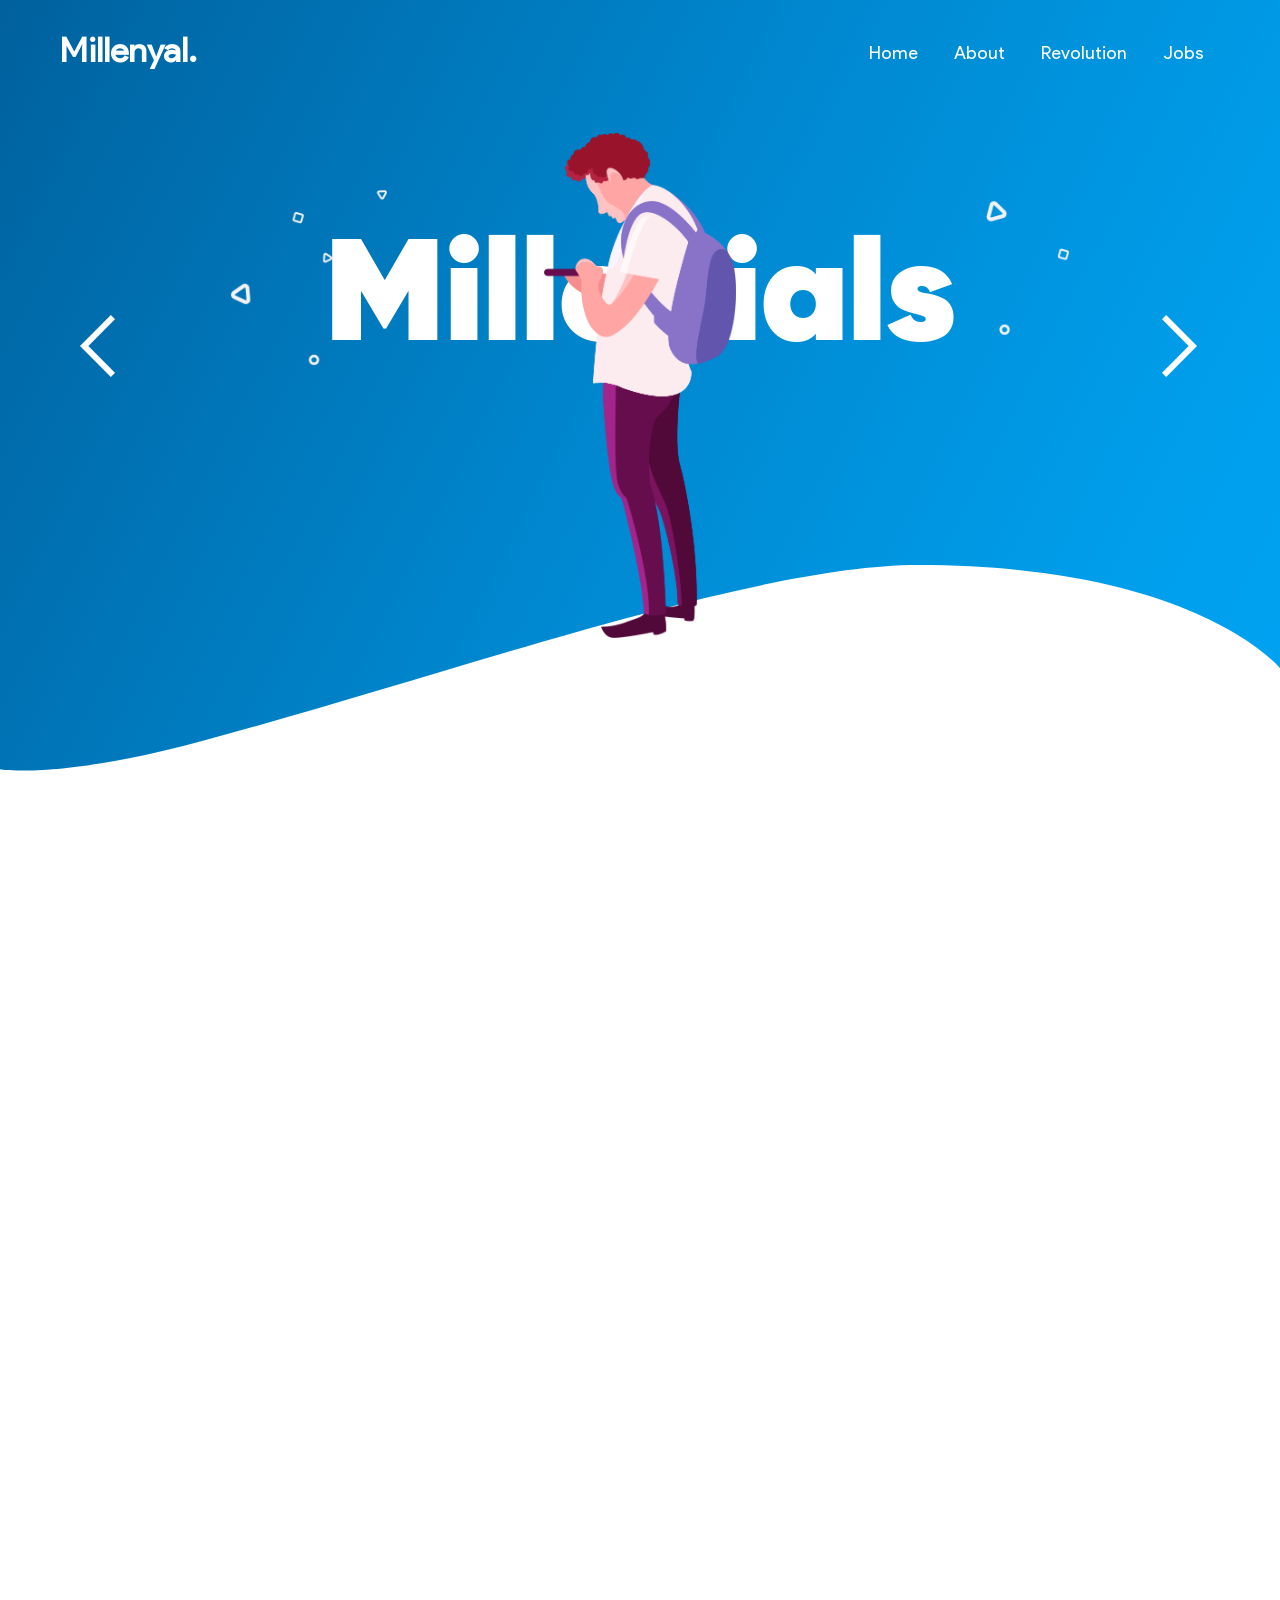
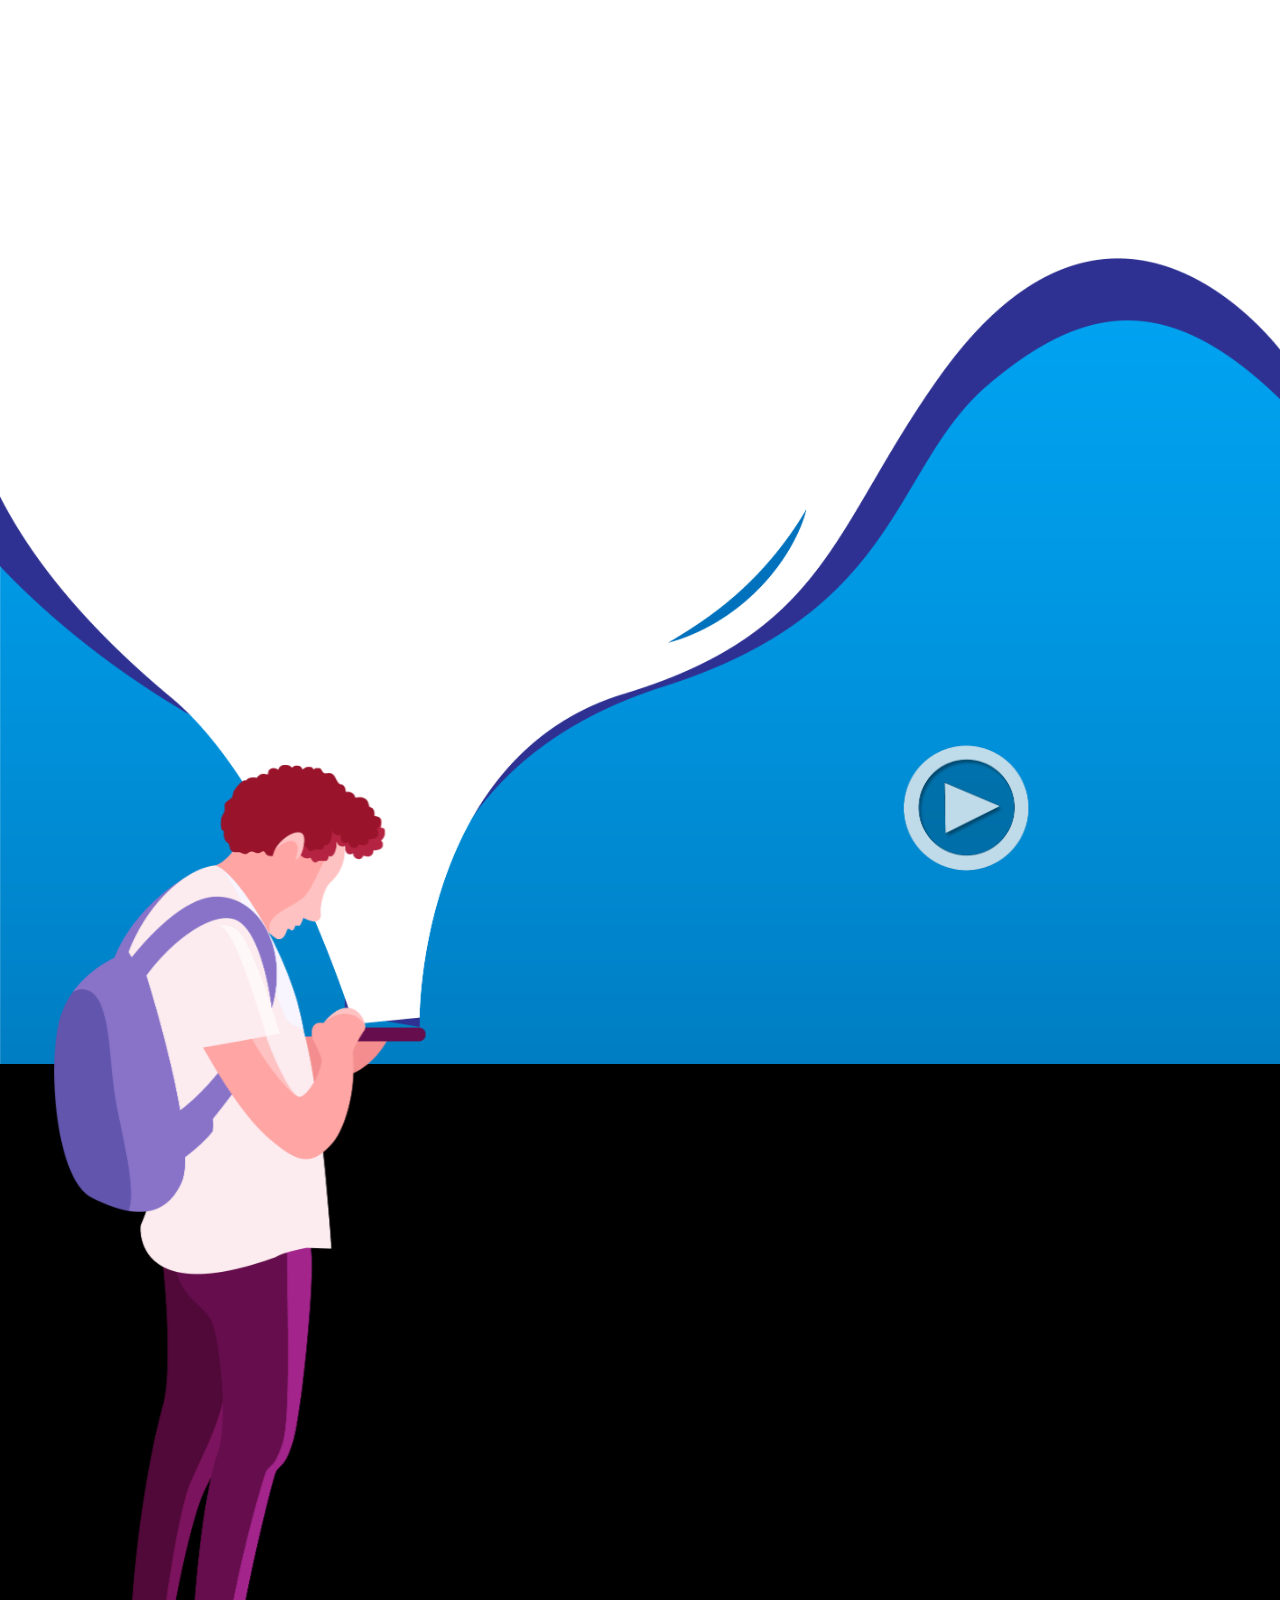
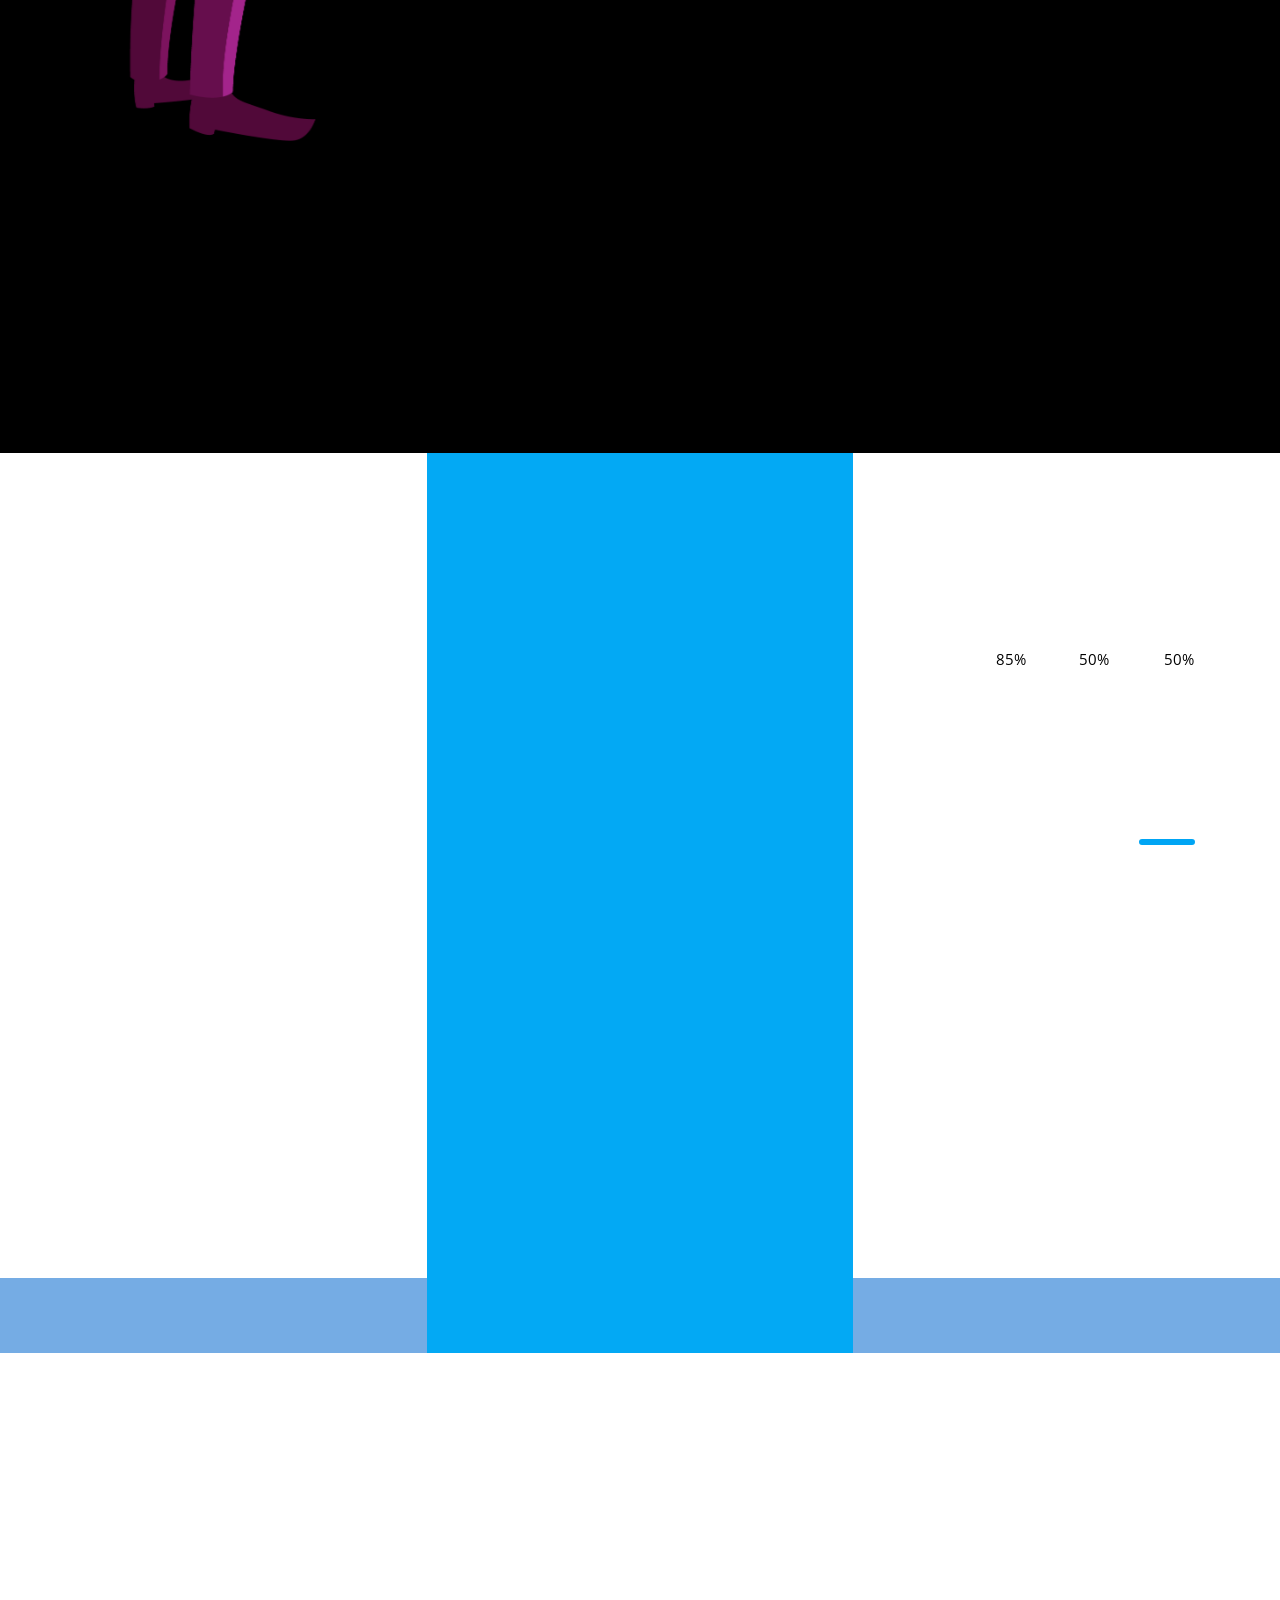
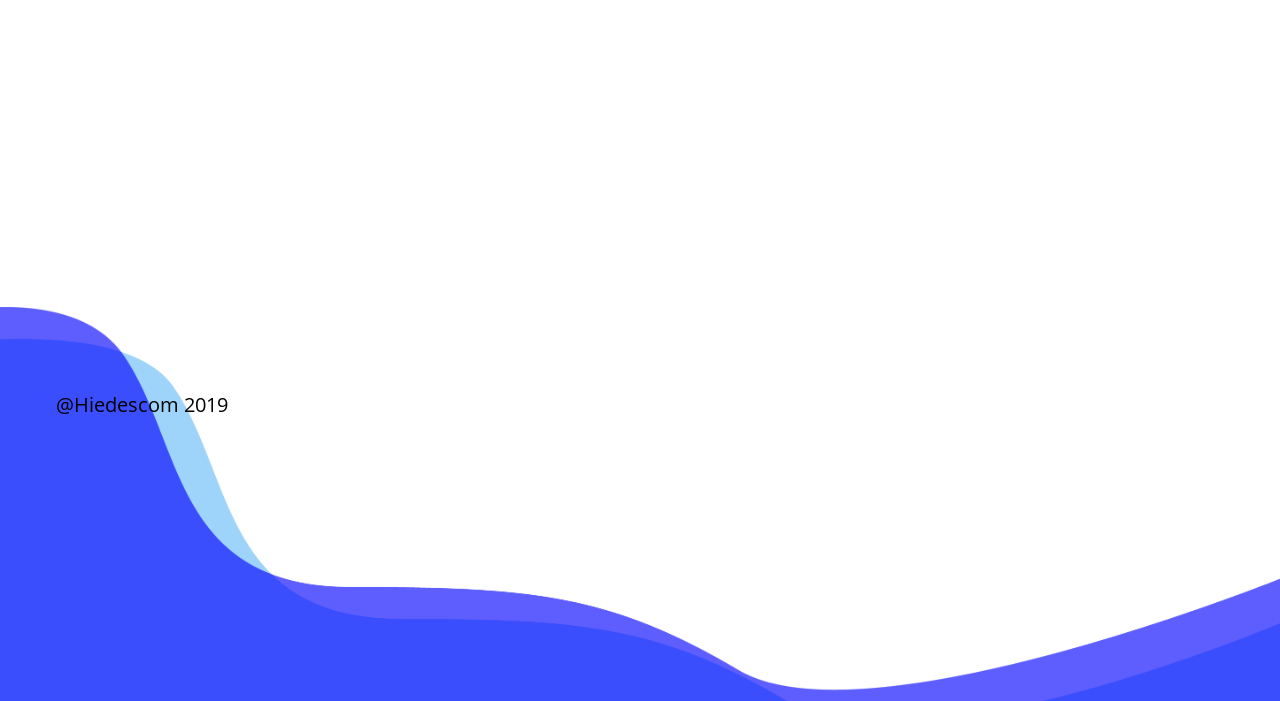
==== index.html @ 1c200312 "Update" ====
<!DOCTYPE html>
<html>
<head>
  <meta charset='utf-8'>
  <title>Millenyal - Kehidupan Generasi Milenial</title>
  <meta name="viewport" content="width=device-width,initial-scale=1,maximum-scale=1,user-scalable=no">
  <meta http-equiv="X-UA-Compatible" content="IE=edge,chrome=1">
  <meta name="HandheldFriendly" content="true">
  <!-- CSS -->
  <link rel="stylesheet" href="css/font-awesome.css">
  <link rel="stylesheet" type="text/css" href="aos.css"/>
  <link rel="stylesheet" type="text/css" href="style.css">
  <!-- JS -->
  <script type="text/javascript" src="jquery-3.4.1.js"></script>
  <script type="text/javascript" src="jquery.waterwheelCarousel.min.js"></script>
  <script type="text/javascript" src="jquery.modal.js"></script>
  <script type="text/javascript" src="anime.min.js"></script>
  <script type="text/javascript" src="core.js"></script>
  <script type="text/javascript" src="aos.js"></script>
  <!-- Icon -->
  <link rel="shortcut icon" href="img/robot.png">
</head>
<body>
<section id="landing">
    <div class="icon-bar" data-aos="fade-right" data-aos-offset="2000" data-aos-duration="500">
        <a href="#" class="facebook"><i class="fa fa-facebook"></i></a>
        <a href="#" class="twitter"><i class="fa fa-twitter"></i></a>
        <a href="#" class="google"><i class="fa fa-google"></i></a>
        <a href="#" class="linkedin"><i class="fa fa-linkedin"></i></a>
        <a href="#" class="youtube"><i class="fa fa-youtube"></i></a>
      </div>
	<div class="slideshow-container">
<nav data-aos="fade-down" data-aos-offset="300" data-aos-duration="500">
<div class="navbar" style="left:0; margin-left:60px;">
  <a href="" class="primaryfont white badge">Millenyal.</a>
</div>
<div class="navbar normalfont" style="font-size:18px; right:0; margin-right:60px; margin-top: 42px">
    <a href="#" class="nav">Home</a> 
    <a href="#about" class="nav">About</a> 
    <a href="#revolution" class="nav"></i>Revolution</a> 
    <a href="#jobs" class="nav">Jobs</a>
    </div>
    </nav>

<!-- 1 -->
<div class="mySlides fade" >
    <img class="particle centersolute loop-alternate-infinity" src="img/particle.png">
    <img class="particle2 centersolute loop-alternate-infinity" src="img/particle2.png">
  	<p class="title white">Millenials</p>
  	<img src="img/man.png" class="centersolute hm" style="width: 15%; margin-top: 8.3rem;">
</div>

<!-- 2 -->
<div class="mySlides fade" >
  <img class="particle centersolute loop-alternate-infinity" src="img/particle.png">
  <img class="particle2 centersolute loop-alternate-infinity" src="img/particle2.png">
  <p class="title white">Millenials</p>
  <img src="img/man2.png" class="centersolute hm" style="width: 11%; margin-top: 8.3rem; margin:right
  30px;">
</div>

  <!-- Next and previous buttons -->
  <a class="prev" id="prevSlide" onclick="plusSlides(-1)"><img src="img/leftarrow.png"></a>
  <a class="next" id="nextSlide" onclick="plusSlides(1)"><img src="img/rightarrow.png"></a>

  <!-- SVG -->
  <svg version="1.1" id="Layer_1" xmlns="http://www.w3.org/2000/svg" xmlns:xlink="http://www.w3.org/1999/xlink" x="0px" y="0px"
     viewBox="0 0 1366 878" style="enable-background:new 0 0 1366 768;" xml:space="preserve">
  <style type="text/css">
    .st0{fill:url(#SVGID_1_);}
  </style>
  <linearGradient class="gradi" id="SVGID_1_" gradientUnits="userSpaceOnUse" x1="1474.2449" y1="767.6348" x2="-101.7551" y2="-26.3652">
    <stop  offset="0" style="stop-color:#00A5F4"/>
    <stop  offset="0.1793" style="stop-color:#009EEB"/>
    <stop  offset="0.4772" style="stop-color:#0089D1"/>
    <stop  offset="0.8548" style="stop-color:#0069A8"/>
    <stop  offset="0.9944" style="stop-color:#005B97"/>
  </linearGradient>
  <linearGradient class="gradi" id="GRADI2" gradientUnits="userSpaceOnUse" x1="1474.2449" y1="767.6348" x2="-101.7551" y2="-26.3652">
      <stop  offset="0" style="stop-color:rgb(238, 11, 144)"/>
      <stop  offset="0.1793" style="stop-color:rgb(235, 0, 118)"/>
      <stop  offset="0.4772" style="stop-color:rgb(209, 0, 87)"/>
      <stop  offset="0.8548" style="stop-color:rgb(168, 0, 0)"/>
      <stop  offset="0.9944" style="stop-color:rgb(151, 0, 0)"/>
    </linearGradient>
  <path class="st0 pertama" d="M1366,713c0,0-90.2-110-386.6-110C801.8,603,469,723,212.6,791.6C61.7,832.1,0,821,0,821V0h1366V713z"/>
  </svg>
</div>
<br>

<!-- CONTENT -->

  <div class="slider" data-aos="fade-left" data-aos-offset="600" data-aos-duration="500" >
    <button class="dot active" id="slideContent1"></button>
    <button class="dot" id="slideContent2"></button>
    <button class="dot" id="slideContent3"></button>
  </div>


</section>
<section id="about">

    <!-- div1 -->
    <div class="kolom" id="div1">
		<div class="kolom73" data-aos="fade-right" data-aos-offset="300" data-aos-duration="500" >
			<img src="img/content.png" class="pic">
		</div>  
		<div class="kolom5 content">
			<h1 data-aos="fade-left" data-aos-offset="300" data-aos-duration="500"  class="primaryfont">Apa Itu Millenial?</h1>
			<p data-aos="fade-right" data-aos-offset="200" data-aos-duration="500"  class="secondaryfont">Milenial (juga dikenal sebagai Generasi Y atau Generasi Langgas) adalah kelompok demografi setelah Generasi X. Para ahli dan peneliti biasanya menggunakan awal 1980-an sebagai awal kelahiran kelompok ini dan pertengahan tahun 1990-an hingga awal 2000-an sebagai akhir kelahiran.<br><br>Milenial pada umumnya adalah anak-anak dari generasi Baby Boomers dan Gen-X yang tua. Milenial kadang-kadang disebut sebagai "Echo Boomers" karena adanya 'booming' (peningkatan besar).</p>
		</div>
  </div>
  
  <!-- div2 -->
  <div class="kolom" id="div2" style="display: none;" >
    <div class="kolom73">
			<img src="img/content2.png" class="pic">
		</div>
		<div class="kolom5 content" data-aos="fade-left" data-aos-offset="350" data-aos-easing="ease-in-sine">
			<p class="primaryfont">Kehidupan Milenial</p>
			<p class="secondaryfont">Kehidupan generasi ini tidak bisa dilepaskan dari teknologi dan internet, berbeda dengan generasi X di mana pengaruh dari teknologi belum terlalu menonjol seperti saat ini.<br><br>Generasi millennial lahir ketika handphone dan media sosial mulai muncul di Indonesia, sehingga wajar apabila generasi ini lebih melek teknologi dibanding generasi-generasi sebelumnya. Ada pula perbedaan lain yang muncul antara generasi millennial dengan generasi-generasi sebelumnya, yaitu terkait dengan masalah budaya/ gaya hidup sehari-hari.</p>
    </div>
  </div>

  <!-- div3 -->
  <div class="kolom" id="div3" style="display: none;">
    <div class="kolom73">
			<img  data-aos="fade-right" data-aos-offset="350" data-aos-easing="ease-in-sine"src="img/content2_.png" class="pic2">
		</div>
		<div class="kolom5 content" data-aos="fade-left" data-aos-offset="350" data-aos-easing="ease-in-sine">
			<h1 class="primaryfont">Kebiasaan</h1>
			<p class="secondaryfont">
        <ul>
          <li>Hey</li>
          <li>Hey</li>
          <li>Hey</li>
          <li>Hey</li>
          <li>Hey</li>
        </ul>
      </p>
    </div>
  </div>
</section>
<section id="profile" style="height: 100vh">
    <div class="profile">
        <h1 class="primaryfont" data-aos="fade-down" data-aos-offset="100" data-aos-duration="500">Pendapat Ahli</h1>
          <div class="kolom12 centersolute" id="carousel" data-aos="zoom-in" data-aos-duration="500">
            <img src="img/rei1.jpg" data-number="1" data-title="Emily Miethner" data-org="Millennial Expert" data-number=1 data-content="Saya enggak mau bilang kalau baby boomers suka ngajuin pertanyaan-pertanyaan bodoh. Saya cuma mau mastiin mereka tidak menganggap milenial bukan anak-anak manja yang selalu minta diistimewakan." id="item-1" class="round "/>
            <img src="img/rei2.jpg" data-number="2" data-title="Mark Zuckerberg" data-org="CEO Facebook" data-number=2 data-content="Kita hidup di masa yang tidak stabil, dimana orang-orang yang ditinggalkan oleh globalisasi di seluruh dunia sulit untuk peduli dengan orang-orang di luar sana ketika kita belum merasa nyaman dengan kehidupan kita di rumah. Ada tekanan untuk berubah." id="item-2" class="round" />
            <img src="img/rei3.jpg" data-number="3" data-title="Rudiantara" data-org="Menteri Komunikasi dan Informatika" data-number=3 data-content="Ini kesempatan milenial untuk berkontribusi dalam berbagi untuk sesama. Ini juga menjadi tantangan bagi mereka. Kita lihat nanti hasilnya. Kalau ini pas dan diviralkan, saya yakin program ini akan menjadi kesuksesan yang luar biasa untuk Indonesia" id="item-3" class="round" />
          </div>
      <div id="indicator" data-aos="fade-up" data-aos-offset="200" data-aos-duration="500" >
        <button class="dot2 active" id="profile1"></button>
        <button class="dot2" id="profile2"></button>
        <button class="dot2" id="profile3"></button>
      </div>
  </div>
  <div class="kolom12 tab secondaryfont" id="textbox" data-aos="fade-up" data-aos-offset="100" data-aos-duration="500" >
    <h2 class="primaryfont">Emily Miethner</h2>
    <span>Millennial Expert</span>
    <p><i>"Saya enggak mau bilang kalau baby boomers suka ngajuin pertanyaan-pertanyaan bodoh. Saya cuma mau mastiin mereka tidak menganggap milenial bukan anak-anak manja yang selalu minta diistimewakan."</i></p>
  </div>
</section>
<section >
  <img src="img/Asset 13.png" data-aos="zoom-in-left" data-aos-offset="400" data-aos-duration="500"  style="width: 75%; position: absolute; z-index: -10; right:-20%; margin-top: -15rem">
    <div class="kolom">
      <div class="kolom8">
        <div id="revolution" class="primaryfont againts title2" data-aos="fade-down-right" data-aos-offset="200" data-aos-duration="500">
            <p>MILLENIALS</p>
            <p>AGAINTS INDUSTRIAL</p>
            <p>REVOLUTION 4.0</p>
        </div>
        <p class="secondaryfont jt" data-aos="fade-right" data-aos-duration="500">Di era modern ini, tidak dipungkiri bahwa angka pengangguran semakin meningkat setiap tahunnya. Data menunjukkan bahwa persentase pengangguran di Indonesia mengalami peningkatan yang signifikan dari tahun 2014-2018. Hal ini diakibatkan oleh semakin berkembangnya teknologi robotik sebagai tenaga kerja pengganti manusia.</p>
      <p class="normalfont" data-aos="fade-left" data-aos-duration="500" style="text-align:left; font-size: 20px; padding-left: 7.5rem; padding-top: 5px">Persentase pengangguran<br>di Indonesia :</p>  
      <div class="kolom normalfont jt2 percentage" data-aos="fade-right" data-aos-duration="500" data-aos-offset="100">
        <div><span class="round-log">60</span>%<p>SMA</p></div>
        <div><span class="round-log2">24</span>%<p>SMK</p></div>
        <div><span class="round-log3">4</span>%<p>Sarjana</p></div>
      </div>
      <div class="year" data-aos="flip-up" data-aos-duration="500" data-aos-offset="100">  
      <div id="2014"class="dot3 active" style="margin-left: 8rem; margin-top: 15px"><p>2014</p></div>
      <div id="2014line"class="dot4 active" style="margin-top: 15px"></div><div id="2018line"class="dot4" style="margin-top: 15px"></div>
      <div id="2018" class="dot3" style="margin-top: 15px"><p>2018</p></div>
    </div>
      </div>
          <img src="img/robot.png" data-aos="fade-up-left" data-aos-offset="300" data-aos-duration="500"  style="width: 54%; right: -3%; padding-top: 8rem;position: absolute; z-index: -5;"> 
      
          <img class="orang" src="img/man1b.png" style="width: 29%;position: absolute; margin-top: 77rem; margin-left: 3.4rem; z-index: 6;">
          <a href="#ex1" rel="modal:open" class="video"><img src="img/hiclipart.com-id_mutwh.png"></a>

        </div>
        <div data-aos="fade-up" data-aos-duration="500" data-aos-offset="400">
        <div class="btn" style="margin-top:11.2rem;position: absolute; margin-left: 11.5rem;"></div>
        
        <div id="app" style="margin-top:11.6rem; position: absolute; margin-left: 13rem"></div>
        <div id="search" style="margin-left: 11rem; margin-top:15rem; position: absolute; ">
          <p style="font-size:18;" class="arial m-0">Generasi Millenial Terancam Menjadi Pengangguran</p>
          <span class="arial m-0" style="color: #5ac995; font-size:13px;">https://millenyal.co.id > Millenial</span>
          <p class="arial m-0" style="color: #707070; font-size:14px">Seiring berkembangnya zaman, kini banyak pekerjaan  manusia yang<br> dapat digantikan oleh robot</p>
        <br>
          <p style="font-size:18;" class="arial m-0">Millenial Terancam Menjadi Pengangguran</p>
          <span class="arial m-0" style="color: #5ac995; font-size:13px;">https://millenyal.co.id > Millenial</span>
        
        </div>
      </div>
      <div class="fader"></div>
<img src="img/bgg.png" style="max-width: 100%; z-index:5;">
<!-- play vid -->
<div id="ex1" class="modal">
    <iframe width="960" height="540"src="https://www.youtube.com/embed/D_v8oX5s51g" frameborder="0" allow="accelerometer; autoplay; encrypted-media; gyroscope; picture-in-picture" allowfullscreen></iframe>
  </div>
  
 <!-- end -->
</section>    
<section id="againts"style="background-color: black; z-index:5; overflow-y: hidden; overflow-x: hidden;">
<div class="kolom">

<div class="kolom73">
  <div class="primaryfont againts2" style="color: white; font-size: 46pt;">
    <p class="m-0" data-aos="fade-down-left" data-aos-duration="500" data-aos-offset="200">SIAPKAN</p>
    <p class="m-0" data-aos="fade-right" data-aos-duration="500" data-aos-offset="300">DIRIMU</p>
    <p class="secondaryfont" data-aos="fade-left" data-aos-duration="400" data-aos-offset="300" style="font-size: 20px; font-weight: 200; margin-right: 7rem; padding-top:20px">Kemampuan berbahasa asing, berpikir kritis, kreativitas, people management dan emotional intelligence. Hal-hal tersebut merupakan beberapa kompetensi yang diperlukan di era revolusi industri 4.0. Sudah siapkah kamu sebagai generasi millenial untuk menghadapi era revolusi industri yang keempat ini?</p>
    <p class="title3 normalfont" data-aos="fade-right" data-aos-duration="500" data-aos-offset="200" style="font-size: 28pt;">Rekomendasi Pekerjaan untuk Kaum Millenial</p>
    <a href="#jobs"><img data-aos="fade-down" data-aos-duration="500" data-aos-offset="200" src="img/downarrow2.png" class="arrow"></a>
  </div>  
</div>
  </section>
  <section  id="jobs" >
    <span id="item-one"></span>
    <span id="item-two"></span>
    <span id="item-three"></span>
    <span id="item-four"></span>
    <span id="item-five"></span>
    <div class="carousel-item item-one">
        <div class="kolom">
            <div class="kolom4" data-aos="fade-right" data-aos-duration="500" data-aos-offset="400">
              <p style="position: absolute; color: #00A5F4; margin-left: 69px; margin-top:173px;" class="secondaryfont">01</p>
              <p style="position: absolute; color: #00A5F4; margin-left: 69px; margin-top:396px;" class="secondaryfont">02</p>
              <div class="vl2" style="position: absolute;"></div>
              <div class="vl " style="position: absolute;"></div>
                  
              <div class="title3">
          <p class="normalfont m-0" style="margin-left: 140px; margin-top: 60px; font-weight: 600;">Online</p>
          <p class="normalfont m-0" style="margin-left: 140px; color: #ff6d00; font-weight: 600;">Business</p>
          </div>
          <p class="normalfont m-0"style="margin-top:75px; margin-left: 160px; font-size: 16pt; font-weight:700;" >Tools</p>
          <span style="height: 35px; width: 35px;background-color: #1e88e5b2; border-radius: 50% ;display: inline-block; margin-left: 160px; margin-top: 15px;"></span>
          <span class="dotbisnis"></span>
          <span class="dotbisnis"></span>
          <span class="dotbisnis"></span>
          <p class="normalfont m-0 " style="font-size: 18pt; margin-left: 160px; font-weight: 600; margin-top: 10px;">Average Salary</p>
          <span style="margin-left: 160px; font-family:'roboto thin'; font-size: 24pt; font-weight: 600; margin-top: 10px;" >Rp.25<a>Jt/Perbulan</a></span>
          
        </div>
            <div class="kolom4" style="background-color:#03a9f4; height: 100vh;">
              
          <img src="img/ilustration_toko.png" data-aos="fade-up" data-aos-duration="500" data-aos-offset="400" class="centersolute" style="width:45%; padding-top: 8.5rem; bottom: 0;">
          
        </div>
        <div class="kolom4">
          
          <p class="secondaryfont" style="position: absolute; font-size: 12 pt; margin-top: 196px;  z-index: 1; margin-left: 142.5px;">85%</p>
          <p class="secondaryfont" style="position: absolute; font-size: 12 pt; margin-top: 196px;  z-index: 1; margin-left: 225.5px;">50%</p>
          <p class="secondaryfont" style="position: absolute; font-size: 12 pt; margin-top: 196px;  z-index: 1; margin-left: 310.5px;">50%</p>
          <div data-aos="zoom-in-up" data-aos-duration="500" data-aos-offset="400">
          <span class="circlec" ></span>
          <span class="circlec last2"></span>
          <span class="circlec last2" ></span>
          </div>
          <div data-aos="fade-up" data-aos-duration="500" data-aos-offset="200" style="margin-left: 115px; margin-top: 4.5px; float: left;">
          <p class="normal m-0 titlecircle">Skill Needed</p>
        </div>
        <div data-aos="fade-up" data-aos-duration="500" data-aos-offset="200" style="float: right; margin-right: 177px;">
          <p class="normal titlecircle last2">Popularity</p>
        </div>
        <div data-aos="fade-up" data-aos-duration="500" data-aos-offset="200"style="position: absolute; margin-left: 293px;"> 
          <p class="normal titlecircle last2">Education</p>
        </div>
        <p data-aos="fade-left" data-aos-duration="500" data-aos-offset="200" class="primaryfont m-0" style="font-size: 34px; margin-top: 95px; margin-left: 245px;">Prospek</p>
        <hr style="border: 3px solid #00A5F4; border-radius: 5px; width: 3.5rem;float: right; margin-right: 85px;">
        <div style="width: 200px; text-align: right; margin-left: 165px; margin-top: 25px; ">
        <p data-aos="fade-right" data-aos-duration="500" data-aos-offset="200" class="normalfont" style="font-size: 17px;">Lorem ipsum dolor sit amet, consectetur adipiscing elit. Donec 
          aliquam nisi orci, ac gravida lectus imperdiet in. Nulla quis eros v
          itae magna scelerisque congue. Sed sed libero massa.</p>
        </div>
        </div>
        <span class="circlebg" style="position: absolute; margin-top: 636px; margin-left: 65.8rem; z-index: 1;"></span>
        <a class="arrow2 arrow-prev" href="#item-five" style=" z-index: 1; margin-top: 632px; margin-left:74.2rem;" ><div class="hovicon effect-9 sub-a mini" style="font-size: 24pt; "><</div></a> 
        <a class="arrow2 arrow-next" href="#item-two" style=" z-index: 1; margin-top: 632px; margin-left:78rem;"> <div class="hovicon effect-9 sub-a mini" style="font-size: 24pt; ">></div></a> 
        <div class="rectangle m-0" style="position: absolute;" >
       
        </div>
        </div>
    
     
    </div>
    
    <div class="carousel-item item-two">
        <div class="kolom">
            <div class="kolom4">
              <p style="position: absolute; color: #c62828; margin-left: 69px; margin-top:173px;" class="secondaryfont">02</p>
              <p style="position: absolute; color: #c62828; margin-left: 69px; margin-top:396px;" class="secondaryfont">03</p>
                <div class="v3" style="position: absolute;"></div>  
                <div class="vl2" style="position: absolute;"></div>  
              <div class="title3">
          <p class="normalfont m-0" style="margin-left: 140px; margin-top: 60px; font-weight: 600;">Content</p>
          <p class="normalfont m-0" style="margin-left: 140px; color: #002171; font-weight: 600;">Creator</p>
          </div>
          <p class="normalfont m-0"style="margin-top:75px; margin-left: 160px; font-size: 16pt; font-weight:700;" >Tools</p>
          <span style="height: 35px; width: 35px;background-color: #c62828; border-radius: 50% ;display: inline-block; margin-left: 160px; margin-top: 15px;"></span>
          <span class="dotbisnis2"></span>
          <span class="dotbisnis2"></span>
          <span class="dotbisnis2"></span>
          <p class="normalfont m-0 " style="font-size: 18pt; margin-left: 160px; font-weight: 600; margin-top: 10px;">Average Salary</p>
          <span style="margin-left: 160px; font-family:'roboto thin'; font-size: 24pt; font-weight: 600; margin-top: 10px;" >Rp.10<a>Jt/Perbulan</a></span>
          
        </div>
            <div class="kolom4" style="background-color:#c62828; height: 100vh;">
              
          <img src="img/youtuber.png" class="centersolute" style="width:45%;  padding-top: 8.5rem; bottom: 0;">
          
        </div>
        <div class="kolom4">
          <p class="secondaryfont" style="position: absolute; font-size: 12 pt; margin-top: 196px;  z-index: 1; margin-left: 142.5px;">85%</p>
          <p class="secondaryfont" style="position: absolute; font-size: 12 pt; margin-top: 196px;  z-index: 1; margin-left: 225.5px;">50%</p>
          <p class="secondaryfont" style="position: absolute; font-size: 12 pt; margin-top: 196px;  z-index: 1; margin-left: 310.5px;">50%</p>
          <span class="circlec2" ></span>
          <span class="circlec2 last2"></span>
          <span class="circlec2 last2" ></span>
          <div style="margin-left: 115px; margin-top: 4.5px; float: left;">
          <p class="normal m-0 titlecircle">Skill Needed</p>
        </div>
        <div style="float: right; margin-right: 177px;">
          <p class="normal titlecircle last2">Popularity</p>
        </div>
        <div style="position: absolute; margin-left: 293px;"> 
          <p class="normal titlecircle last2">Education</p>
        </div>
        <p class="primaryfont m-0" style="font-size: 34px; margin-top: 95px; margin-left: 245px;">Prospek</p>
        <hr style="border: 3px solid#c62828; border-radius: 5px; width:3.5rem;float:right;margin-right:85px;">
        <div style="width: 200px; text-align: right; margin-left: 165px; margin-top: 25px; ">
        <p class="normalfont" style="font-size: 17px;">Lorem ipsum dolor sit amet, consectetur adipiscing elit. Donec 
          aliquam nisi orci, ac gravida lectus imperdiet in. Nulla quis eros v
          itae magna scelerisque congue. Sed sed libero massa.</p>
        </div>
        </div>
        <a class="arrow2 arrow-prev" href="#item-one" style=" z-index: 1; margin-top: 632px; margin-left:74.2rem;" ><div class="hovicon effect-9 sub-a mini" style="font-size: 24pt; "><</div></a> 
        <a class="arrow2 arrow-next" href="#item-three" style=" z-index: 1; margin-top: 632px; margin-left:78rem;"> <div class="hovicon effect-9 sub-a mini" style="font-size: 24pt; ">></div></a>  
        <div class="rectangle2" style="position: absolute;" > </div>
        </div>
        
    </div>
    
    <div class="carousel-item item-three">
        <div class="kolom">
            <div class="kolom4">
              <p style="position: absolute; color: #01579b; margin-left: 69px; margin-top:173px;" class="secondaryfont">03</p>
              <p style="position: absolute; color: #01579b; margin-left: 69px; margin-top:396px;" class="secondaryfont">04</p>  
              <div class="v4" style="position: absolute;"></div>  
                <div class="vl2" style="position: absolute;"></div>  
              <div class="title3">
          <p class="normalfont m-0" style="margin-left: 140px; margin-top: 60px; font-weight: 600;">Graphic</p>
          <p class="normalfont m-0" style="margin-left: 140px; color: #A36E50; font-weight: 600;">Designer</p>
          </div>
          <p class="normalfont m-0"style="margin-top:75px; margin-left: 160px; font-size: 16pt; font-weight:700;" >Tools</p>
          <span style="height: 35px; width: 35px;background-color: #01579b; border-radius: 50% ;display: inline-block; margin-left: 160px; margin-top: 15px;"></span>
          <span class="dotbisnis3"></span>
          <span class="dotbisnis3"></span>
          <span class="dotbisnis3"></span>
          <p class="normalfont m-0 " style="font-size: 18pt; margin-left: 160px; font-weight: 600; margin-top: 10px;">Average Salary</p>
          <span style="margin-left: 160px; font-family:'roboto thin'; font-size: 24pt; font-weight: 600; margin-top: 10px;" >Rp.10<a>Jt/Perbulan</a></span>
          
        </div>
            <div class="kolom4" style="background-color:#01579b; height: 100vh;">
              
          <img src="img/designer.png" class="centersolute" style="width:45%;  padding-top: 8.5rem; bottom: 0;">
          
        </div>
        <div class="kolom4">
          <p class="secondaryfont" style="position: absolute; font-size: 12 pt; margin-top: 196px;  z-index: 1; margin-left: 142.5px;">85%</p>
          <p class="secondaryfont" style="position: absolute; font-size: 12 pt; margin-top: 196px;  z-index: 1; margin-left: 225.5px;">50%</p>
          <p class="secondaryfont" style="position: absolute; font-size: 12 pt; margin-top: 196px;  z-index: 1; margin-left: 310.5px;">50%</p>
          <span class="circlec3" ></span>
          <span class="circlec3 last2"></span>
          <span class="circlec3 last2" ></span>
          <div style="margin-left: 115px; margin-top: 4.5px; float: left;">
          <p class="normal m-0 titlecircle">Skill Needed</p>
        </div>
        <div style="float: right; margin-right: 177px;">
          <p class="normal titlecircle last2">Popularity</p>
        </div>
        <div style="position: absolute; margin-left: 293px;"> 
          <p class="normal titlecircle last2">Education</p>
        </div>
        <p class="primaryfont m-0" style="font-size: 34px; margin-top: 95px; margin-left: 245px;">Prospek</p>
        <hr style="border: 3px solid#01579b; border-radius: 5px; width: 3.5rem;float: right; margin-right: 85px;">
        <div style="width: 200px; text-align: right; margin-left: 165px; margin-top: 25px; ">
        <p class="normalfont" style="font-size: 17px;">Lorem ipsum dolor sit amet, consectetur adipiscing elit. Donec 
          aliquam nisi orci, ac gravida lectus imperdiet in. Nulla quis eros v
          itae magna scelerisque congue. Sed sed libero massa.</p>
        </div>
        </div>
        <a class="arrow2 arrow-prev" href="#item-two" style=" z-index: 1; margin-top: 632px; margin-left:74.2rem;" ><div class="hovicon effect-9 sub-a mini" style="font-size: 24pt; "><</div></a> 
        <a class="arrow2 arrow-next" href="#item-four" style=" z-index: 1; margin-top: 632px; margin-left:78rem;"> <div class="hovicon effect-9 sub-a mini" style="font-size: 24pt; ">></div></a> 
        <div class="rectangle5" style="position: absolute;" > </div>
        </div>

       
    </div>
  
    <div class="carousel-item item-four">
        <div class="kolom">
            <div class="kolom4">
              <p style="position: absolute; color: #ff9100;  margin-left: 69px; margin-top:173px;" class="secondaryfont">04</p>
              <p style="position: absolute; color: #ff9100; margin-left: 69px; margin-top:396px;" class="secondaryfont">05</p>  
                <div class="v5" style="position: absolute;"></div>  
                <div class="vl2" style="position: absolute;"></div>  
              <div class="title3">
          <p class="normalfont m-0" style="margin-left: 140px; margin-top: 60px; font-weight: 600;">Software</p>
          <p class="normalfont m-0" style="margin-left: 140px; color: #5A9354;  font-weight: 600;">Engineer</p>
          </div>
          <p class="normalfont m-0"style="margin-top:75px; margin-left: 160px; font-size: 16pt; font-weight:700;" >Tools</p>
          <span style="height: 35px; width: 35px;background-color: #ff9100; border-radius: 50% ;display: inline-block; margin-left: 160px; margin-top: 15px;"></span>
          <span class="dotbisnis4"></span>
          <span class="dotbisnis4"></span>
          <span class="dotbisnis4"></span>
          <p class="normalfont m-0 " style="font-size: 18pt; margin-left: 160px; font-weight: 600; margin-top: 10px;">Average Salary</p>
          <span style="margin-left: 160px; font-family:'roboto thin'; font-size: 24pt; font-weight: 600; margin-top: 10px;" >Rp.10<a>Jt/Perbulan</a></span>
          
        </div>
            <div class="kolom4" style="background-color:#ff9100;  height: 100vh;">
              
          <img src="img/programmer.png" class="centersolute" style="width:40%;  padding-top: 8.5rem; bottom: 0;">
          
        </div>
        <div class="kolom4">
          <p class="secondaryfont" style="position: absolute; font-size: 12 pt; margin-top: 196px;  z-index: 1; margin-left: 142.5px;">85%</p>
          <p class="secondaryfont" style="position: absolute; font-size: 12 pt; margin-top: 196px;  z-index: 1; margin-left: 225.5px;">50%</p>
          <p class="secondaryfont" style="position: absolute; font-size: 12 pt; margin-top: 196px;  z-index: 1; margin-left: 310.5px;">50%</p>
          <span class="circlec4" ></span>
          <span class="circlec4 last2"></span>
          <span class="circlec4 last2" ></span>
          <div style="margin-left: 115px; margin-top: 4.5px; float: left;">
          <p class="normal m-0 titlecircle">Skill Needed</p>
        </div>
        <div style="float: right; margin-right: 177px;">
          <p class="normal titlecircle last2">Popularity</p>
        </div>
        <div style="position: absolute; margin-left: 293px;"> 
          <p class="normal titlecircle last2">Education</p>
        </div>
        <p class="primaryfont m-0" style="font-size: 34px; margin-top: 95px; margin-left: 245px;">Prospek</p>
        <hr style="border: 3px solid#ff9100; border-radius: 5px; width: 3.5rem;float: right; margin-right: 85px;">
        <div style="width: 200px; text-align: right; margin-left: 165px; margin-top: 25px; ">
        <p class="normalfont" style="font-size: 17px;">Lorem ipsum dolor sit amet, consectetur adipiscing elit. Donec 
          aliquam nisi orci, ac gravida lectus imperdiet in. Nulla quis eros v
          itae magna scelerisque congue. Sed sed libero massa.</p>
        </div>
        </div>
        <a class="arrow2 arrow-prev" href="#item-three" style=" z-index: 1; margin-top: 632px; margin-left:74.2rem;" ><div class="hovicon effect-9 sub-a mini" style="font-size: 24pt; "><</div></a> 
        <a class="arrow2 arrow-next" href="#item-five" style=" z-index: 1; margin-top: 632px; margin-left:78rem;"> <div class="hovicon effect-9 sub-a mini" style="font-size: 24pt; ">></div></a> 
        <div class="rectangle3" style="position: absolute;" > </div>
        </div>

       
    </div>
    <div class="carousel-item item-five">
        <div class="kolom">
            <div class="kolom4">
              <p style="position: absolute; color: #313357;  margin-left: 69px; margin-top:173px;" class="secondaryfont">05</p>
              <p style="position: absolute; color: #313357; margin-left: 69px; margin-top:396px;" class="secondaryfont">01</p>  
              <div class="v4" style="position: absolute;"></div>  
                <div class="vl2" style="position: absolute;"></div>  
              <div class="title3">
          <p class="normalfont m-0" style="margin-left: 140px; margin-top: 60px; font-weight: 600;">Esport</p>
          <p class="normalfont m-0" style="margin-left: 140px; color: #FF2962;  font-weight: 600;">Player</p>
          </div>
          <p class="normalfont m-0"style="margin-top:75px; margin-left: 160px; font-size: 16pt; font-weight:700;" >Tools</p>
          <span style="height: 35px; width: 35px;background-color: #313357; border-radius: 50% ;display: inline-block; margin-left: 160px; margin-top: 15px;"></span>
          <span class="dotbisnis5"></span>
          <span class="dotbisnis5"></span>
          <span class="dotbisnis5"></span>
          <p class="normalfont m-0 " style="font-size: 18pt; margin-left: 160px; font-weight: 600; margin-top: 10px;">Average Salary</p>
          <span style="margin-left: 160px; font-family:'roboto thin'; font-size: 24pt; font-weight: 600; margin-top: 10px;" >Rp.10<a>Jt/Perbulan</a></span>
          
        </div>
            <div class="kolom4" style="background-color:#313357;  height: 100vh; ">
              
          <img src="img/gamer.png" class="centersolute" style="width:40%;  padding-top: 8.5rem; bottom: 0;">
          
        </div>
        <div class="kolom4">
          <p class="secondaryfont" style="position: absolute; font-size: 12 pt; margin-top: 196px;  z-index: 1; margin-left: 142.5px;">85%</p>
          <p class="secondaryfont" style="position: absolute; font-size: 12 pt; margin-top: 196px;  z-index: 1; margin-left: 225.5px;">50%</p>
          <p class="secondaryfont" style="position: absolute; font-size: 12 pt; margin-top: 196px;  z-index: 1; margin-left: 310.5px;">50%</p>
          <span class="circlec5" ></span>
          <span class="circlec5 last2"></span>
          <span class="circlec5 last2" ></span>
          <div style="margin-left: 115px; margin-top: 4.5px; float: left;">
          <p class="normal m-0 titlecircle">Skill Needed</p>
        </div>
        <div style="float: right; margin-right: 177px;">
          <p class="normal titlecircle last2">Popularity</p>
        </div>
        <div style="position: absolute; margin-left: 293px;"> 
          <p class="normal titlecircle last2">Education</p>
        </div>
        <p class="primaryfont m-0" style="font-size: 34px; margin-top: 95px; margin-left: 245px;">Prospek</p>
        <hr style="border: 3px solid#01579b; border-radius: 5px; width: 3.5rem;float: right; margin-right: 85px;">
        <div style="width: 200px; text-align: right; margin-left: 165px; margin-top: 25px; ">
        <p class="normalfont" style="font-size: 17px;">Lorem ipsum dolor sit amet, consectetur adipiscing elit. Donec 
          aliquam nisi orci, ac gravida lectus imperdiet in. Nulla quis eros v
          itae magna scelerisque congue. Sed sed libero massa.</p>
        </div>
        </div>
        <a class="arrow2 arrow-prev" href="#item-four" style=" z-index: 1; margin-top: 632px; margin-left:74.2rem;" ><div class="hovicon effect-9 sub-a mini" style="font-size: 24pt; "><</div></a> 
        <a class="arrow2 arrow-next" href="#item-one" style=" z-index: 1; margin-top: 632px; margin-left:78rem;"> <div class="hovicon effect-9 sub-a mini" style="font-size: 24pt; ">></div></a> 
        <div class="rectangle4" style="position: absolute;"></div>
        </div>

       
    </div>
  </section>
<section id="footer">
  <div class="profile">
    <p data-aos="fade-down" data-aos-duration="500" data-aos-offset="300" class="normalfont" style="font-size: 3rem; margin-bottom: 30px">Our Team</p>
    
        <div class="kolom12" id="carousel2" data-aos="zoom-in" data-aos-offset="200" data-aos-duration="500">
            <img src="img/sad.jpeg" data-title="Shaddam Amru Hasibuan" data-number=1 data-content="Programmer/Coder" id="item-4" class="round"/>
            <img src="img/can.jpeg" data-title="Candra Miftah Bercandra" data-number=2 data-content="UI/UX Designer" id="item-5" class="round" />
            <img src="img/rif.jpeg" data-title="Muhammad Rifki Erlangga" data-number=3 data-content="Programmer/Coder" id="item-6" class="round" />
          </div>
  <div class="kolom12 tab2 secondaryfont" id="textbox2" style="margin-top: 300px;" data-aos="fade-down" data-aos-offset="200" data-aos-duration="500">
      <h1 data-aos="fade-up" data-aos-offset="-100" data-aos-duration="500" class="primaryfont">Shaddam Amru Hasibuan</h1>
    <span>Programmer/Coder</span>
    </div>
    <div data-aos="fade-up" data-aos-offset="200" data-aos-duration="500" id="indicator2" style="margin-top:25px; ">   
    <button class="dot2 active" id="profile4"></button>
    <button class="dot2" id="profile5"></button>
    <button class="dot2" id="profile6"></button>
  </div>
</div>
<div class="block">


<div class="secondaryfont" style="position: absolute; font-size:20px; margin-top:7rem; margin-left: 3.5rem;">@Hiedescom 2019</div>
<img class="foot" src="img/bg_footer.png">
</section>

<!-- Main javascript -->
<script src="main.js"></script>
<script>  

    //image bergerak
  
    
  </script>
</body>
</html>
---- style.css ----
/* FONT IMPORT */
@font-face {
  font-family: 'Gilroy-Heavy';
  src: url('fonts/Gilroy-Heavy.woff') format('woff');
  font-style: normal;
  font-weight: normal;
  }

@font-face{
    font-family: 'Open Sans';
    src: url('fonts/opensans-regular.woff2') format('woff2'),
         url('fonts/opensans-regular.woff') format('woff');
    font-weight: normal;
    font-style: normal;
}
@font-face{
    font-family: 'Product Sans';
    src: url('fonts/product_sans_regular.woff2') format('woff2'),
         url('fonts/product_sans_regular.woff') format('woff');
    font-weight: normal;
    font-style: normal;
}
/*=============*/

/* GANTI SCROLL */
::-webkit-scrollbar {
  width: 12px;
}
::-webkit-scrollbar-thumb {
  background: #009EEB;
  border-radius: 12px;
}
* {box-sizing: border-box}
html{
  scroll-behavior: smooth;
  margin:0;
  user-select: none;
  -moz-user-select: none;
  -webkit-user-drag: none;
  -webkit-user-select: none;
  -ms-user-select: none;
  height: 100%;
}
body {
  font-family: Arial, Helvetica, sans-serif;
  overflow: auto;
  overflow-x: hidden;
  margin: 0 auto;
  height: 100%;
}
img {
  vertical-align: middle;
  max-width: 100%;
}
section {
  display: block;
  position: relative;
  height: auto;
  min-height: 100vh;
}
.centersolute{
position: absolute;
margin-left: auto;
margin-right: auto;
left: 0;
right: 0;
}
/* Next & previous buttons */
.prev img, .next img{
  display: block;
  width: 50%;
}
.prev, .next{
  z-index:5;
}
.prev:hover{
  transition: 0.5s ease;
  padding-left: 4rem;
}
.next:hover{
  transition: 0.5s ease;
  padding-right: 2rem;
}
.prev, .next {
  transition: 0.5s ease;
  padding-left: 5rem;
  cursor: pointer;
  position: absolute;
  top: 35%;
  color: white;
  font-weight: bold;
  font-size: 18px;
  user-select: none;
}

.pic{
  width: 87%;
  padding: 3rem 0rem 3rem 8rem;
  padding-top: 10rem;
}
.pic2{
  width: 93%;
  padding: 3rem 0rem 3rem 8rem;
  padding-top: 11rem;
}

/* Position the "next button" to the right */
.next {
  padding-left: 0rem;
  padding-right: 3rem;
  right: 0;
}
.kolom {
  display: -ms-flexbox;
  display: flex;
  -ms-flex-wrap: wrap;
      flex-wrap: wrap;
}
.kolom1{
    -ms-flex: 0 0 8.333333%;
        flex: 0 0 8.333333%;
    max-width: 8.333333%;
  }
  .kolom2 {
    -ms-flex: 0 0 16.666667%;
        flex: 0 0 16.666667%;
    max-width: 16.666667%;
  }
  .kolom3 {
    -ms-flex: 0 0 25%;
        flex: 0 0 25%;
    max-width: 25%;
  }
  .kolom4 {
    -ms-flex: 0 0 33.333333%;
        flex: 0 0 33.333333%; 
    max-width: 33.333333%;
  }
  .kolom5{
    -ms-flex: 0 0 41.666667%;
        flex: 0 0 41.666667%;
    max-width: 41.666667%;
  }
  .kolom6{
    -ms-flex: 0 0 50%;
        flex: 0 0 50%;
    max-width: 50%;
  }
  .kolom7{
    -ms-flex: 0 0 58.333333%;
        flex: 0 0 58.333333%;
    max-width: 58.333333%;
  }
  .kolom73{
    -ms-flex: 0 0 55.333333%;
        flex: 0 0 55.333333%;
    max-width: 55.333333%;
  }
  .kolom8{
    -ms-flex: 0 0 66.666667%;
        flex: 0 0 66.666667%;
    max-width: 66.666667%;
  }
  .kolom9 {
    -ms-flex: 0 0 75%;
        flex: 0 0 75%;
    max-width: 75%;
  }
  .kolom10 {
    -ms-flex: 0 0 83.333333%;
        flex: 0 0 83.333333%;
    max-width: 83.333333%;
  }
  .kolom11 {
    -ms-flex: 0 0 91.666667%;
        flex: 0 0 91.666667%;
    max-width: 91.666667%;
  }
  .kolom12 {
    -ms-flex: 0 0 100%;
        flex: 0 0 100%;
    max-width: 100%;
  }

/* Caption text */
.text {
  color: #f2f2f2;
  font-size: 15px;
  padding: 8px 12px;
  position: absolute;
  bottom: 8px;
  width: 100%;
  text-align: center;
}
.center{
text-align: center !important;
}
/* Number text (1/3 etc) */
.numbertext {
  color: #f2f2f2;
  font-size: 12px;
  padding: 8px 12px;
  position: absolute;
  top: 0;
}

.badge{
  font-size: 34px !important;
}

.disable{
  display: none;
}

/* The dots/bullets/indicators */
.dot{
  border-style: none;
  cursor: pointer;
  height: 48px;
  width: 2px;
  margin: 8px 0px;
  background-color: rgb(120, 120, 120);
  border-radius: 35px;
  display: block;
  transition: 0.6s ease;
}
.dot:hover{
  transition: 0.6s ease;
  height: 62px;
}
/* The dots/bullets/indicators */
.dot2 {
  border-style: none;
  height: 14px;
  width: 14px;
  margin: 0 2px;
  background-color: rgb(120, 120, 120);
  border-radius: 100%;
  display: inline-block;
  vertical-align: middle;
  transition: 0.4s ease;
}
.dot3 {
  border-style: none;
  cursor: pointer;
  height: 16px;
  width: 16px;
  margin: 0 2px;
  background-color: rgb(190, 190, 190);
  border-radius: 100%;
  display: inline-block;
  vertical-align: middle;
  transition: 0.4s ease;
}
.dot3:hover{
  transition: 0.4s ease;
  width: 16;
  height: 16;
}
.dot3 p{
  font-family: 'Product Sans';
  letter-spacing: -1;
  margin-left: -10px;
  font-size: 18px;
  padding-top: 5px;
  text-align: center;
  font-weight: 400;
}
.dot4 {
  border-style: none;
  height: 2.5px;
  width: 9.5rem;
  background-color: rgb(190, 190, 190);
  display: inline-block;
  vertical-align: middle;
  transition: 0.s ease;
}
#indicator{
  margin-top:17.5rem;
}
.active, .dot:hover, .dot3:hover{
  background-color: #009EEB;
}
.active2, .yearslider:hover{
  color:white;
  text-decoration-line: underline;
}
/* Fading animation */


@-webkit-keyframes fade {
  from {opacity: .4} 
  to {opacity: 1}
}

@keyframes fade {
  from {opacity: .4} 
  to {opacity: 1}
}
.arrow{
cursor: pointer;
transition: 0.5s ease;
width: 10%;
margin-left: 20px;
padding-bottom: 10rem
}
.arrow:hover{
  transition: 0.5s ease;
  padding-top: 2rem;
  }

.navbar{
  font-size: 18px;
  position: absolute;
  margin-top: 1.8rem;
}

.nav{
  margin: 0 16px;
  color: white;
}

.white{
  color: white;
}
a {
  text-decoration: none;
}
.title{
  font-family: 'Gilroy-Heavy' !important;
  cursor: default;
  display: block;
  text-align: center;
  font-size: 9rem !important;
  position: absolute;
  left: 0%;
  right: 0%;
  margin-top: 13rem;
  z-index: 0;
  transition: 0.5s ease;
}

.title:hover{
  transition: 0.5 ease;
  z-index: 1;
  text-shadow: 0.75rem 0.75rem black;
}
.title2{
  margin-top: 2rem !important;
}
.title2 p{
  text-align: left;
  margin:0;
  font-size: 40pt;
  padding-left: 8rem;
}
.title3 p{
  font-size: 58pt;
  
}
.bisnis{
  margin-left: 4rem !important;
}

.particle{
  width: 65%;
  position: absolute;
  margin-top: 200px;
  animation: pt 0.6s infinite alternate;
}

  @keyframes pt {
  from {width: 65%;}
  to {width: 67%;}
}

.particle2{
  width: 65%;
  position: absolute;
  margin-top: 200px;
  animation: pt 0.5s infinite alternate;
}

  @keyframes pt {
  from {width: 65%;}
  to {width: 68%;}
}

.primaryfont{
  font-family: 'Product Sans';
  font-size: 40px;  
  font-weight: 600;
  letter-spacing: -1;
}

.titlefont{
  font-family: 'Gilroy-Heavy';
  font-size: 40px;  
  font-weight: 600;
  letter-spacing: -1;
}

.secondaryfont{
  font-family: 'Open Sans';
  font-size: 15px;
}
.normalfont{
  font-family: 'Product Sans';
  font-size: 40px;
}

.percentage{
  font-size: 56px;
  font-weight: 200 !important;
} 
.percentage div{
  margin-right: 2.5rem;
}
.percentage div p{
  margin: 0;
  margin-left: -5px;
  margin-top: -5px;
  font-size: 18px !important;
  text-align: center;
}
.wrapper{
  text-align:center;
  height:100%;
}
.slider{
  position: absolute;
  margin-left: 72rem;
  padding-top: 16rem;
  z-index: 20;
}
.content .primaryfont{
margin-top: 160px;
}

.content .secondaryfont{
  padding-right: 220px;
}
/*tes*/
.example-desc {
  margin:3px 0;
  padding:5px;
}

#carousel{
  margin-top: 140px;
  min-width:100%;
}
#carousel2{
  margin-top: 150px;
  width:100%;
}
#carousel img, #carousel2 img {
  display:hidden; /* hide images until carousel can handle them */
  cursor:pointer; /* otherwise it's not as obvious items can be clicked */
  width:220px;
}
.round{
  transition: 0.4s ease;
  border-width: 0px;
  border-radius: 100%;
  border-style: solid;
  border-color: white;
}
.round:hover{
  transition: 0.4s ease;
  border-width: 5px;
}

.profile{
  text-align: center;
}

.tab{
  padding: 0 520px;
  text-align: center;
}
.tab h2{
  font-size: 28px;
  margin-bottom: 0px;
}
.tab span{
  font-family: 'Product Sans';
  font-size:17px !important;
  color: #009EEB;
}
.tab2 span{
  font-family: 'Product Sans';
  font-size:24px !important;
  color: #009EEB;
}
.tab i{
font-style: normal;
}

.tab p{
text-align: center !important;
font-size: 18px;
}

.tab2{
  padding: 0 20rem;
  text-align: center;
}

.tab2 p{
text-align: center !important;
font-size: 18px;
margin: 0;
}

.tab2 h1{
  font-size: 2.5rem;
  margin-bottom: 0;
}
.mfp-hide {
  display: none!important;
}
.video{
  transition: 0.4s ease;
  position:absolute;
  margin-top:72.4rem;
  margin-left: 815px;
}
.video img{
  width: 65%;
}

.grad{
  margin-top: 5rem;
  height: 100%;
  background: url(img/grad.png);
}
.grad2{
z-index: -1;
height: 150vh;
background: url(img/grad.png);
background-size: cover;
}

.p{
  padding-top: 30rem;
}

.right{
  text-align: right !important;
}
.left{
  text-align: left !important;
}
.p .secondaryfont{
  padding-top: 1rem;
  font-size: 4rem;
  text-align: center;
}
.p .secondaryfont p{
  margin-block-start: 0;
  font-size: 20px;
}



.jar1{
  position: absolute;
  width: 20%;
  
}

.jar2{
  position: absolute;
  width: 20%;
  left: 80%
}
.jar3{
  position: absolute;
  width: 70%;
  right: 55%
}

.circle {
  height: 100px;
  width: 100px;
  background-color: rgb(255, 255, 255);
  border-radius: 50%;
  display: inline-block;
  margin-left: 39rem;
}

.secondaryfont i{
  font-style: normal;
}

/* .hideme{
    opacity:0;
}  */
.yearslider{
  font-size: 28px; ; position: absolute; cursor: pointer; 
}
.againts{
  margin: 0;
  font-size: 2.5rem;
  text-align: right;
  margin-right: 8rem;
  padding-top: 4rem;
}
.againts2{
  margin: 0;
  margin-left: 11.5rem;
  padding-top: 7rem;
}
.againts p{
  margin: 0px;
  
}
.title3{
  padding-top: 2rem;
  padding-bottom: 4rem;
  margin-left: 10px;
  text-align: left;
}

.title3 p{
  font-size: 64px;
}
.alert{
  padding: 0 28rem;
  text-align: center;
  display: inline-block
}

.alert .primaryfont{
  font-size: 3rem;
}
.alert p{
  text-align: justify !important;
  font-size: 1.5rem;
}

.bgwhite{
  z-index: -100;
  background-color: white;
}

.bgsection{
  z-index: -5;
  position: absolute;
  width: 30%;
}
.bgsection2{
  z-index: -6;
  position: absolute;
  width: 100%;
}
.slidedown{
  cursor: pointer;
  padding-top: 3rem;
  width: 15%;
  transition: 0.6s;
}
.slidedown:hover{
  transition: 0.6s;
  padding-top: 5rem;
}

.foot{
  bottom: 0;
  position:absolute;
  max-width: 100%;
  z-index:-2;
}
.m-0{
  margin: 0px;
}

.btn{
transition: 0.4s ease;
padding: 0.8rem 1rem;
padding-right: 24rem;
border: solid rgb(170, 170, 170);
border-width: 1.4px;
border-radius: 25px;
font-weight: 600;
color: black;
}
.jt{
  text-align: left!important;
  margin-top: 30px;
  padding-left: 8rem;
  padding-right:27rem;
}
.jt2{
  padding-left: 7.5rem;
}
.yearslider{
  font-size: 28px; margin-top: 55px; position: absolute; cursor: pointer;

}
.arial{
  font-family: Helvetica, sans-serif;
}
.blocker {
  position: fixed;
  top: 0; right: 0; bottom: 0; left: 0;
  width: 100%; height: 100%;
  z-index: 10;
  padding: 20px;
  box-sizing: border-box;
  background-color: rgb(0,0,0);
  background-color: rgba(0,0,0,0.75);
  text-align: center;
}
.blocker:before{
  content: "";
  display: inline-block;
  height: 100%;
  vertical-align: middle;
  margin-right: -0.05em;
}
.blocker.behind {
  background-color: transparent;
}
.modal {
  display: none;
  vertical-align: middle;
  position: relative;
  z-index: 20;
  max-width: 1000;
  box-sizing: border-box;
  width: 100%;
  background: black;
  -webkit-border-radius: 8px;
  -moz-border-radius: 8px;
  -o-border-radius: 8px;
  -ms-border-radius: 8px;
  border-radius: 8px;
  text-align: center;
}

.modal a.close-modal {
  position: absolute;
  top: -12.5px;
  right: -12.5px;
  display: block;
  width: 30px;
  height: 30px;
  text-indent: -9999px;
  background-size: contain;
  background-repeat: no-repeat;
  background-position: center center;
  background-image: url('img/close.png');

}
.dotbisnis{
  height: 35px;
   width: 35px;
   background-color: #1e88e5b2;
    border-radius: 50% ;
    display: inline-block;
     margin-left: 10px;
      margin-top: 15px;
}
.circle2{
  background-color:#fff;
  border:7px solid#1e88e5b2;    
  height:65px;
  border-radius:50%;
  -moz-border-radius:50%;
  -webkit-border-radius:50%;
  width:65px;
}

.icon-bar {
  z-index:99;
  position: fixed;
  top: 25%;
  -webkit-transform: translateY(-50%);
  -ms-transform: translateY(-50%);
  transform: translateY(-50%);
}

/* Style the icon bar links */
.icon-bar a {
  display: block;
  text-align: center;
  padding: 12px 12px;
  transition: all 0.3s ease;
  color: white;
  font-size: 20px;
}

/* Style the social media icons with color, if you want */
.icon-bar a:hover {
  padding: 24px 12px;
}

.facebook {
  border-top-right-radius: 20px;
  background: #3B5998;
  color: white;
}

.twitter {
  background: #55ACEE;
  color: white;
}

.google {
  background: #dd4b39;
  color: white;
}

.linkedin {
  background: #007bb5;
  color: white;
}

.youtube {
  background: #bb0000;
  color: white;
  border-bottom-right-radius: 20px;
}

.fader{
    height: 235vh;
    width: 100%;
    position: absolute;
    background: black;
    z-index: 5;
    opacity: 0;
  }

  #fadeup{
    opacity: 0;
  }
  .circlec{
    height: 62px;
    width: 62px;
    background-color: white;
    border-radius: 50%;
    border: 4.7px solid #42a5f5;;
    display: inline-block;
    margin-top: 175px; 
    margin-left: 125px;
  }
  .circlec.last2{
    margin-left: 17.5px;
  }
  .titlecircle{
    font-size: 10pt;
     font-weight: 600;
  }
  .titlecircle.last2{
    margin-top: 4.5px;
  }
  .rectangle, .rectangle1, .rectangle2, .rectangle3, .rectangle4, .rectangle5{
    z-index: -5;
  }
  .rectangle{  
    
    width: 100%;
    height: 75px;
    bottom: 0;
    opacity: 0.6;
    filter: alpha(opacity=60);
    background-color: #1976d2;  ;
  }
  span a{
    font-size: 15pt;
  }
  .vl {
    border-left: 5px solid #42a5f5;
    height: 100px;
    margin-left: 75px;
    margin-top: 195px;
  
  }
  .v3 {
    border-left: 5px solid #c62828;
    height: 100px;
    margin-left: 75px;
    margin-top: 195px;
   
  }
  .vl2{
    border-left: 5px solid #e0e0e0;  ;
    height: 100px;
    margin-left: 75px;
    margin-top: 295px;
   
  }
  
  .carousel-item{
    position:absolute;
    top:auto;
    bottom:auto;
    left:0;
    right:0;
     opacity:0;
    transition: all 0.5s ease-in-out;
  }
  .arrow-prev{
   
    position:absolute;
    
    
  }
   
  .arrow-next{
     
    position:absolute;
   
    
    }
  
  .light{
    color:white;
  }
  
  
  
  
  /*Select every element*/
  [id^="item"] {
      display: none;
    }
  
  .item-one {
      z-index: 2;
      opacity: 1;
  
    }
  *:target ~ .item-one {
      opacity: 0;
    }
  
  #item-one:target ~ .item-one {
      opacity: 1;
    }
  
  #item-two:target ~ .item-two, #item-three:target ~ .item-three, #item-four:target ~ .item-four, #item-five:target ~ .item-five {
      z-index: 3;
      opacity: 1;
    }
    .rectangle2{
      width: 100%;
      height: 75px;
      bottom: 0;
      opacity: 0.6;
      filter: alpha(opacity=60);
      background-color:#c62828;  
    }
    .rectangle3{
      width: 100%;
      height: 75px;
      bottom: 0;
      opacity: 0.6;
      filter: alpha(opacity=60);
      background-color: #01579b;  
    }
  
    .dotbisnis2{
      height: 35px;
       width: 35px;
       background-color: #c62828;
        border-radius: 50% ;
        display: inline-block;
         margin-left: 10px;
          margin-top: 15px;
    }
    .dotbisnis3{
      height: 35px;
       width: 35px;
       background-color:#01579b;
        border-radius: 50% ;
        display: inline-block;
         margin-left: 10px;
          margin-top: 15px;
    }
    .circlec2{
      height: 62px;
      width: 62px;
      background-color: white;
      border-radius: 50%;
      border: 4.7px solid #c62828;;
      display: inline-block;
      margin-top: 175px; 
      margin-left: 125px;
    }
    .circlec2.last2{
      margin-left: 17.5px;
    }
    .circlec3{
      height: 62px;
      width: 62px;
      background-color: white;
      border-radius: 50%;
      border: 4.7px solid #01579b;
      display: inline-block;
      margin-top: 175px; 
      margin-left: 125px;
    }
    .circlec3.last2{
      margin-left: 17.5px;
    }
    .v4 {
      border-left: 5px solid #01579b;
      height: 100px;
      margin-left: 75px;
      margin-top: 195px;
      cursor: pointer;
    }
    .dotbisnis4{
      height: 35px;
       width: 35px;
       background-color:#ff9100   ;
        border-radius: 50% ;
        display: inline-block;
         margin-left: 10px;
          margin-top: 15px;
    }
    .rectangle3{
      width: 100%;
      height: 75px;
      bottom: 0;
      opacity: 0.6;
      filter: alpha(opacity=60);
      background-color: #ff9100;  
    }
    .circlec4{
      height: 62px;
      width: 62px;
      background-color: white;
      border-radius: 50%;
      border: 4.7px solid #ff9100;
      display: inline-block;
      margin-top: 175px; 
      margin-left: 125px;
    }
    .circlec4.last2{
      margin-left: 17.5px;
    }
    .v5 {
      border-left: 5px solid #ff9100;
      height: 100px;
      margin-left: 75px;
      margin-top: 195px;
      cursor: pointer;
    }
    .dotbisnis5{
      height: 35px;
       width: 35px;
       background-color:  #313357;
        border-radius: 50% ;
        display: inline-block;
         margin-left: 10px;
          margin-top: 15px;
    }
    .circlec5{
      height: 62px;
      width: 62px;
      background-color: white;
      border-radius: 50%;
      border: 4.7px solid  #313357;
      display: inline-block;
      margin-top: 175px; 
      margin-left: 125px;
    }
    .circlec5.last2{
      margin-left: 17.5px;
    }
    .rectangle4{
      width: 100%;
      height: 75px;
      bottom: 0;
      opacity: 0.6;
      filter: alpha(opacity=60);
      background-color: #313357 ;  
    }
    .rectangle5{
      width: 100%;
      height: 75px;
      bottom: 0;
      opacity: 0.6;
      filter: alpha(opacity=60);
      background-color:  #01579b ;  
    }
    .hovicon {
      display: inline-block;
      font-size: 30px;
      line-height: 90px;
      cursor: pointer;
      margin: 20px;
      width: 90px;
      height: 90px;
      border-radius: 50%;
      text-align: center;
      position: relative;
      text-decoration: none;
      z-index: 1;
      color: #fff;
  }
  .hovicon.mini {
    font-size: 15px;
    line-height:32px;
    width:30px;
    height:30px;
    margin:7px;
  }
  
  .hovicon:after {
      pointer-events: none;
      position: absolute;
      width: 100%;
      height: 100%;
      border-radius: 50%;
      content:'';
      -webkit-box-sizing: content-box;
      -moz-box-sizing: content-box;
      box-sizing: content-box;
  }
  .hovicon:before {
      speak: none;
      font-size: 48px;
      line-height: 90px;
      font-style: normal;
      font-weight: normal;
      font-variant: normal;
      text-transform: none;
      display: block;
      -webkit-font-smoothing: antialiased;
  }
    .hovicon.effect-9 {
      -webkit-transition: box-shadow 0.2s;
      -moz-transition: box-shadow 0.2s;
      transition: box-shadow 0.2s;
  }
  .hovicon.effect-9:after {
      top: 0;
      left: 0;
      padding: 0;
      box-shadow: 0 0 0 3px #fff;
      -webkit-transition: -webkit-transform 0.2s, opacity 0.2s;
      -moz-transition: -moz-transform 0.2s, opacity 0.2s;
      transition: transform 0.2s, opacity 0.2s;
  }
  /* Effect 9a */
   .hovicon.effect-9.sub-a:hover:after {
      -webkit-transform: scale(0.85);
      -moz-transform: scale(0.85);
      -ms-transform: scale(0.85);
      transform: scale(0.85);
      opacity: 0.5;
  }
  .hovicon.effect-9.sub-a:hover {
      box-shadow: 0 0 0 4px rgba(255, 255, 255, 1);
      color: #fff;
  }
  .hovicon.effect-9.sub-a:hover i {
      color: #fff;
  }
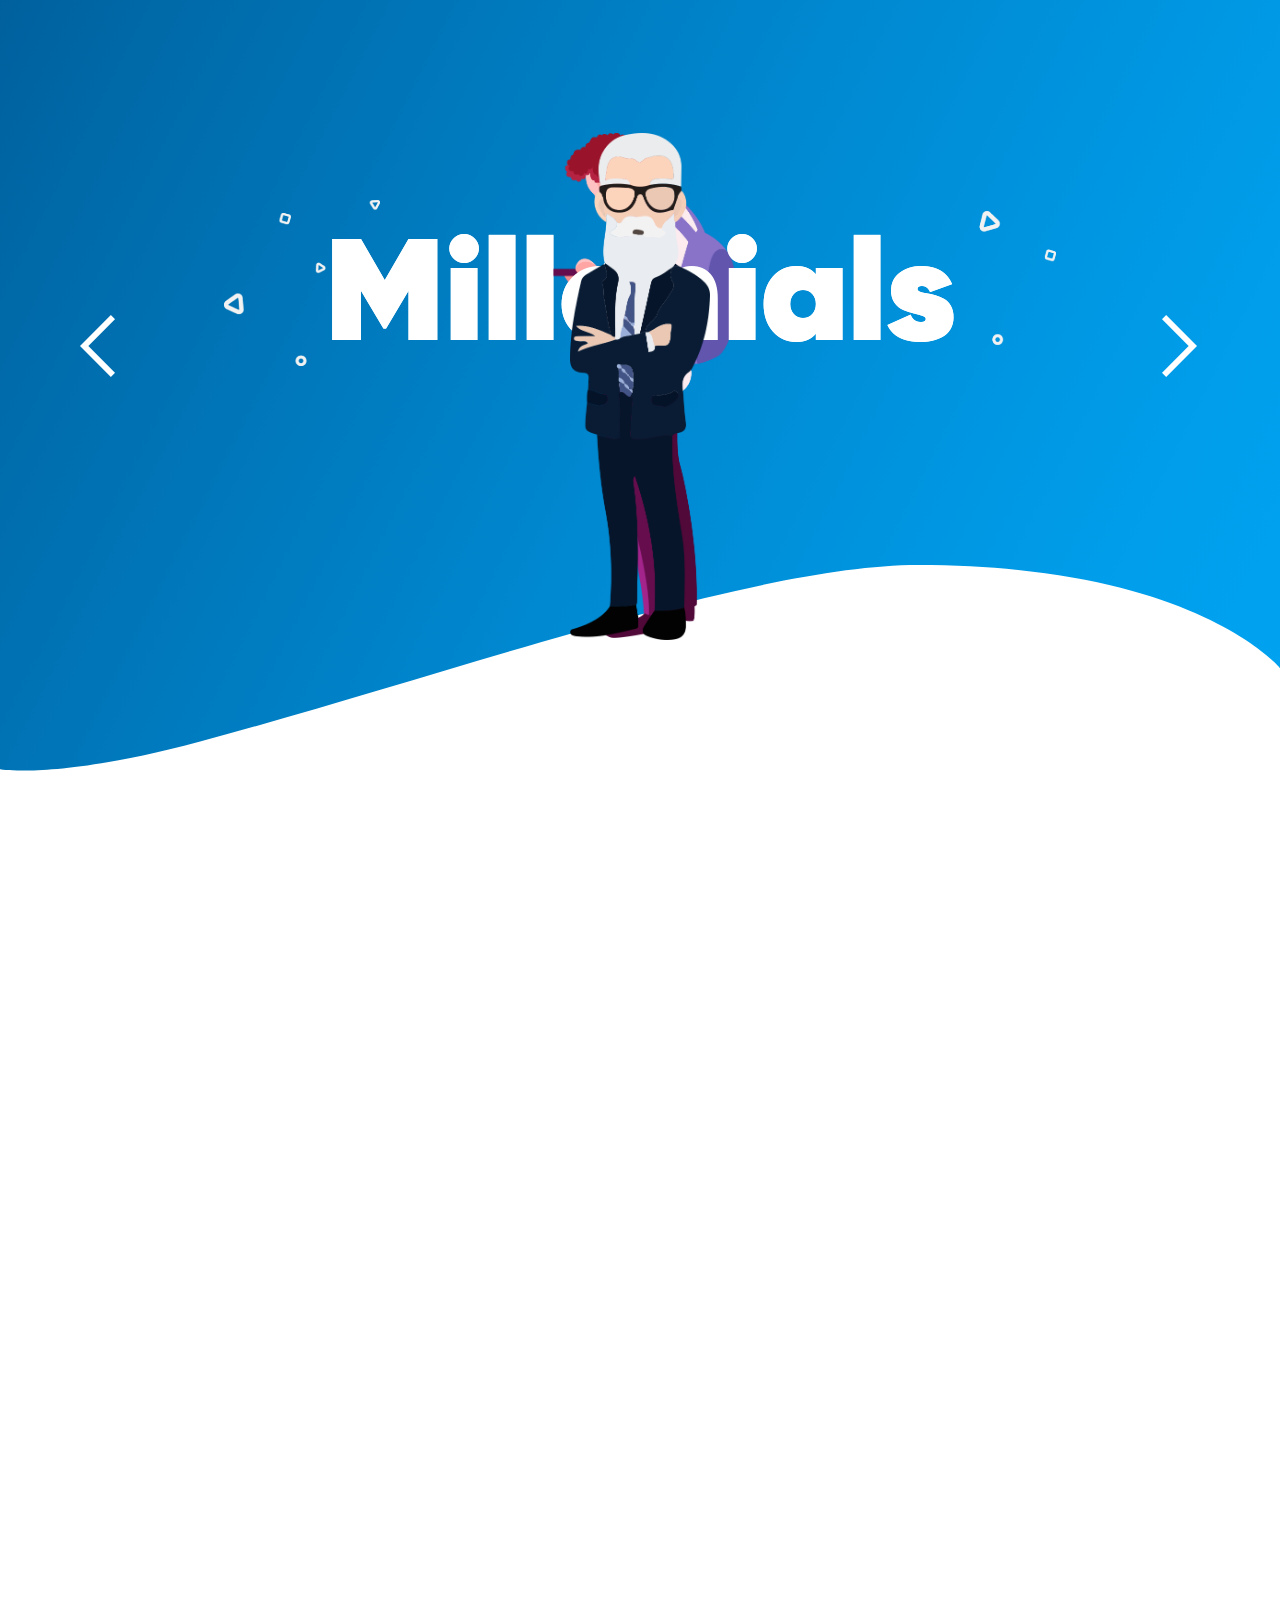
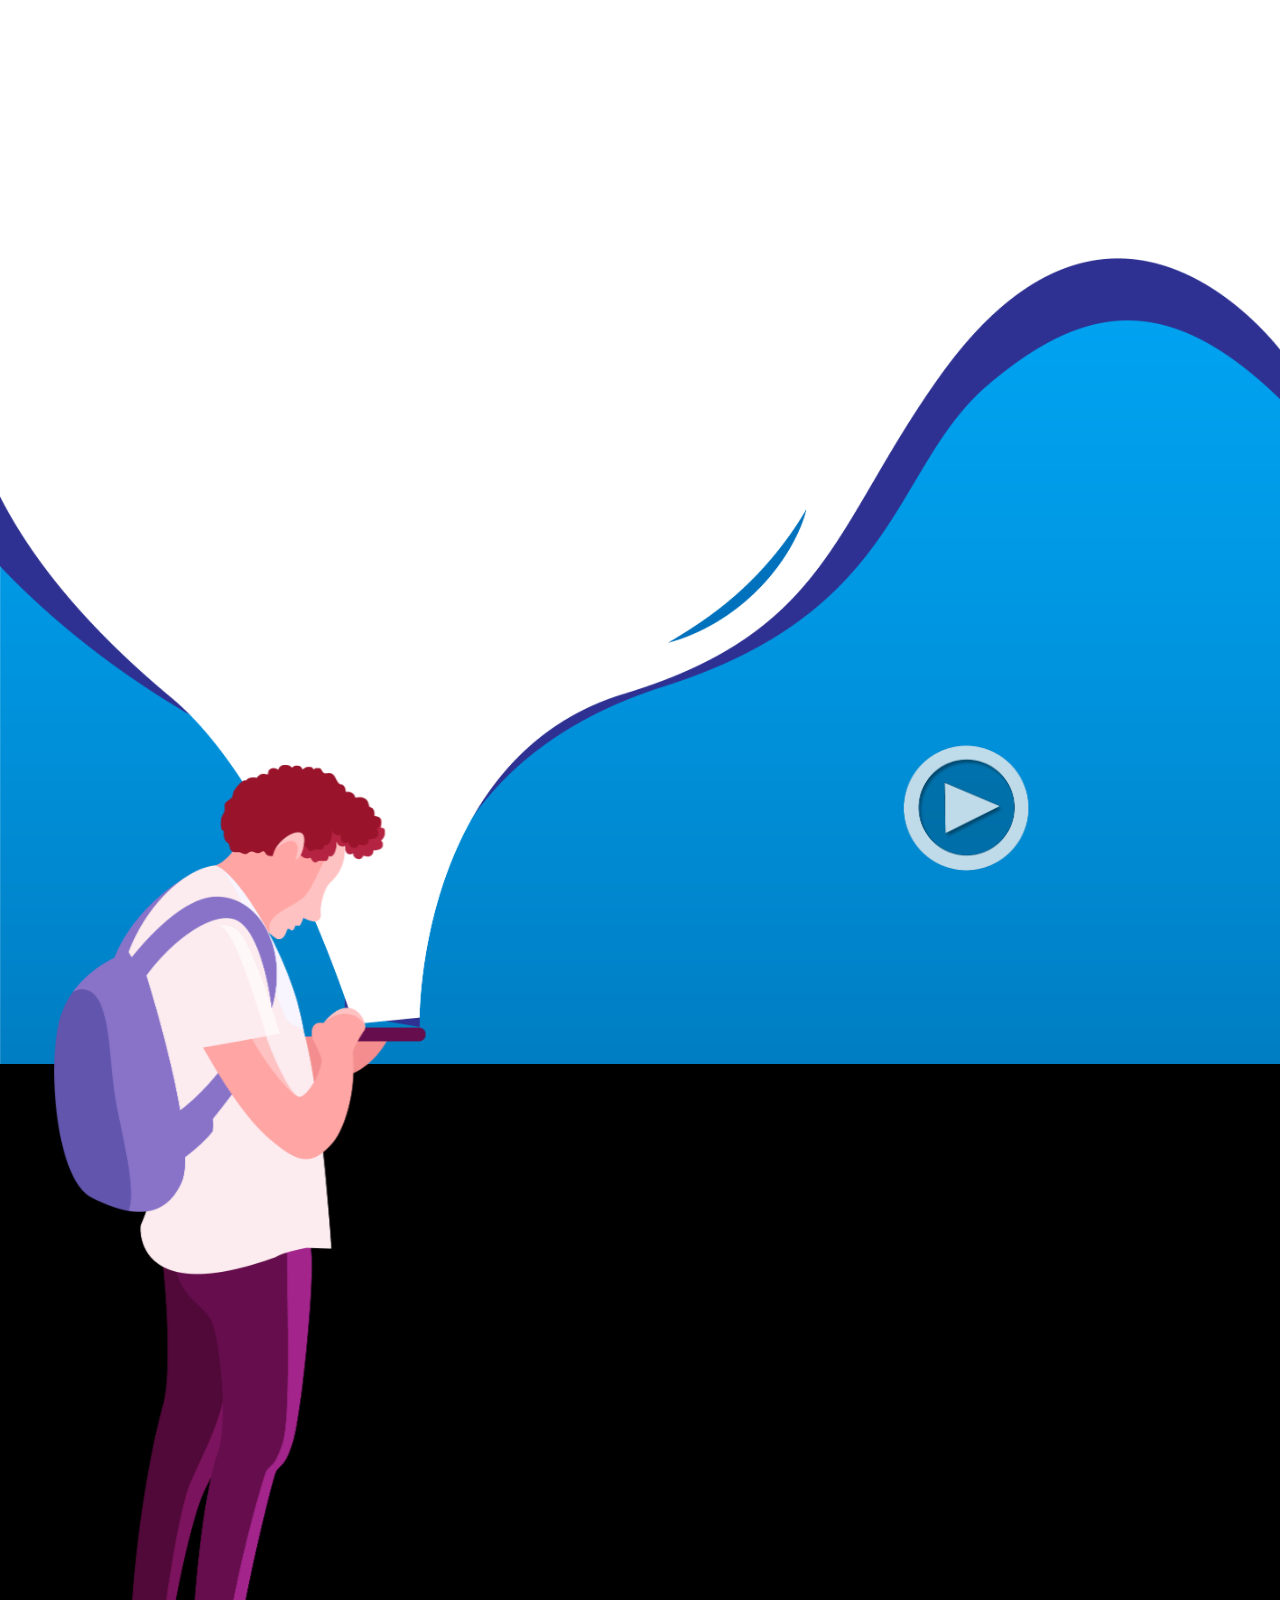
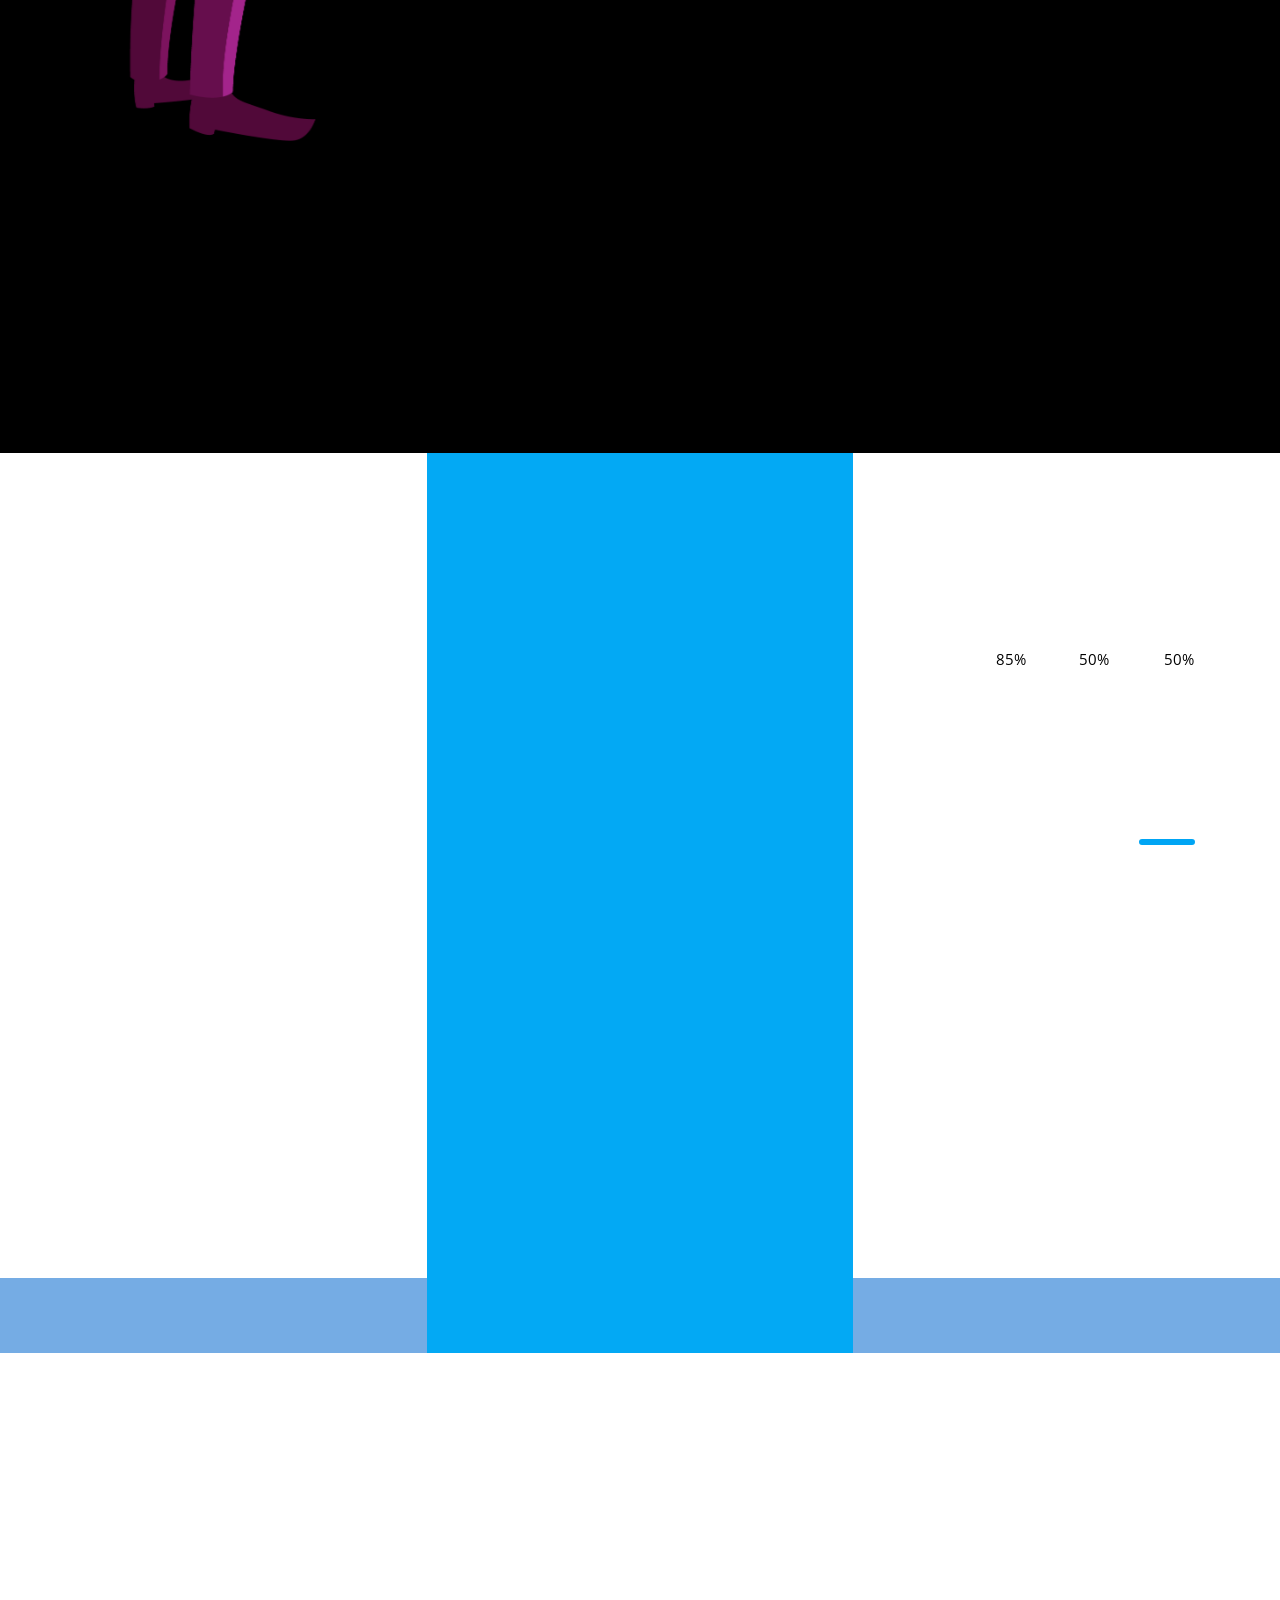
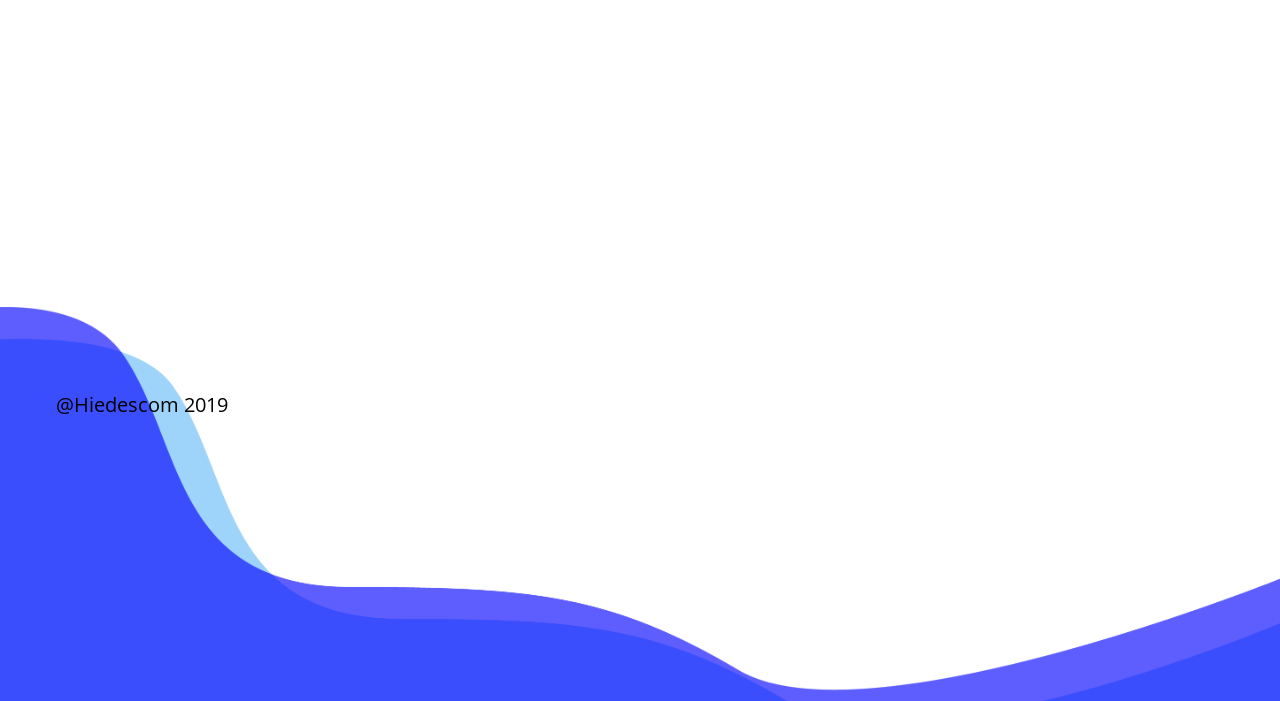
==== commit fcc4e0b4: "Update" ====
--- a/index.html
+++ b/index.html
@@ -17,6 +17,7 @@
   <script type="text/javascript" src="anime.min.js"></script>
   <script type="text/javascript" src="core.js"></script>
   <script type="text/javascript" src="aos.js"></script>
+  <script type="text/javascript" src="main.js"></script>
   <!-- Icon -->
   <link rel="shortcut icon" href="img/robot.png">
 </head>
@@ -546,14 +547,5 @@
 <div class="secondaryfont" style="position: absolute; font-size:20px; margin-top:7rem; margin-left: 3.5rem;">@Hiedescom 2019</div>
 <img class="foot" src="img/bg_footer.png">
 </section>
-
-<!-- Main javascript -->
-<script src="main.js"></script>
-<script>  
-
-    //image bergerak
-  
-    
-  </script>
 </body>
 </html>
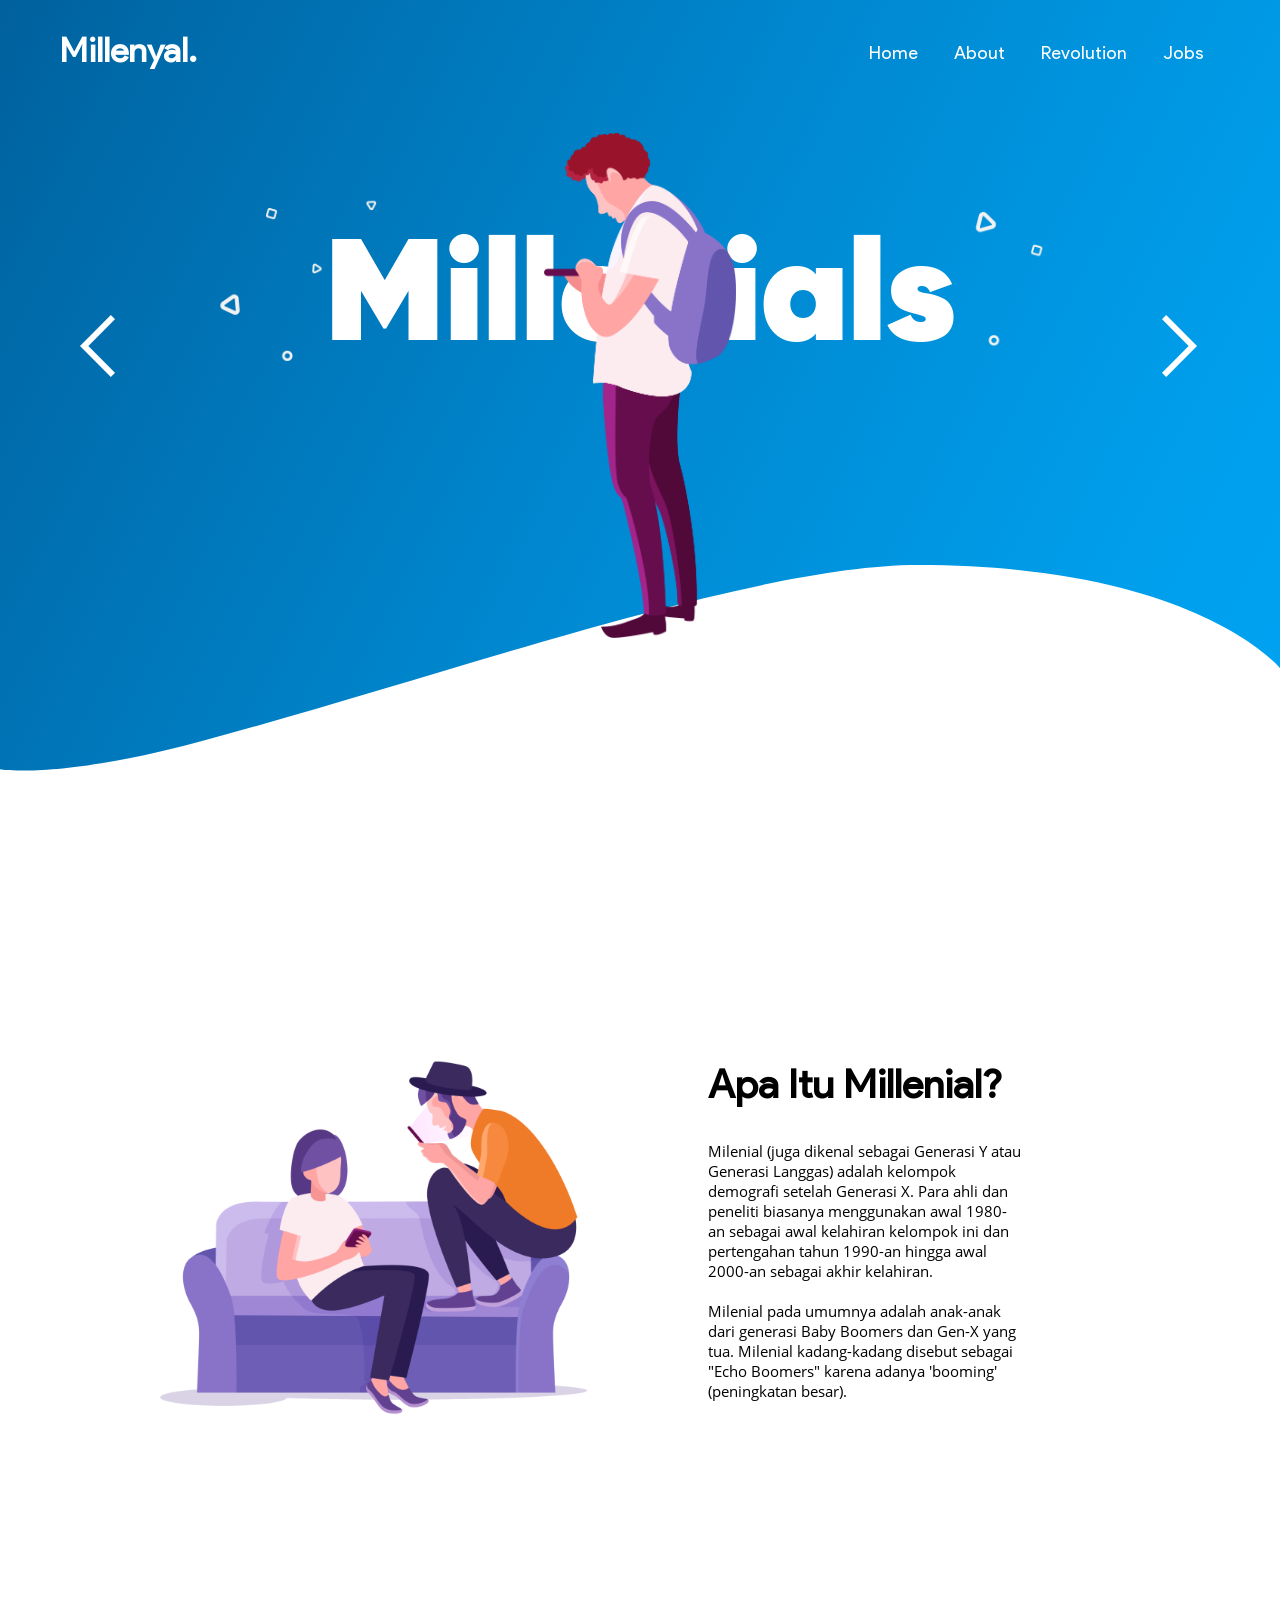
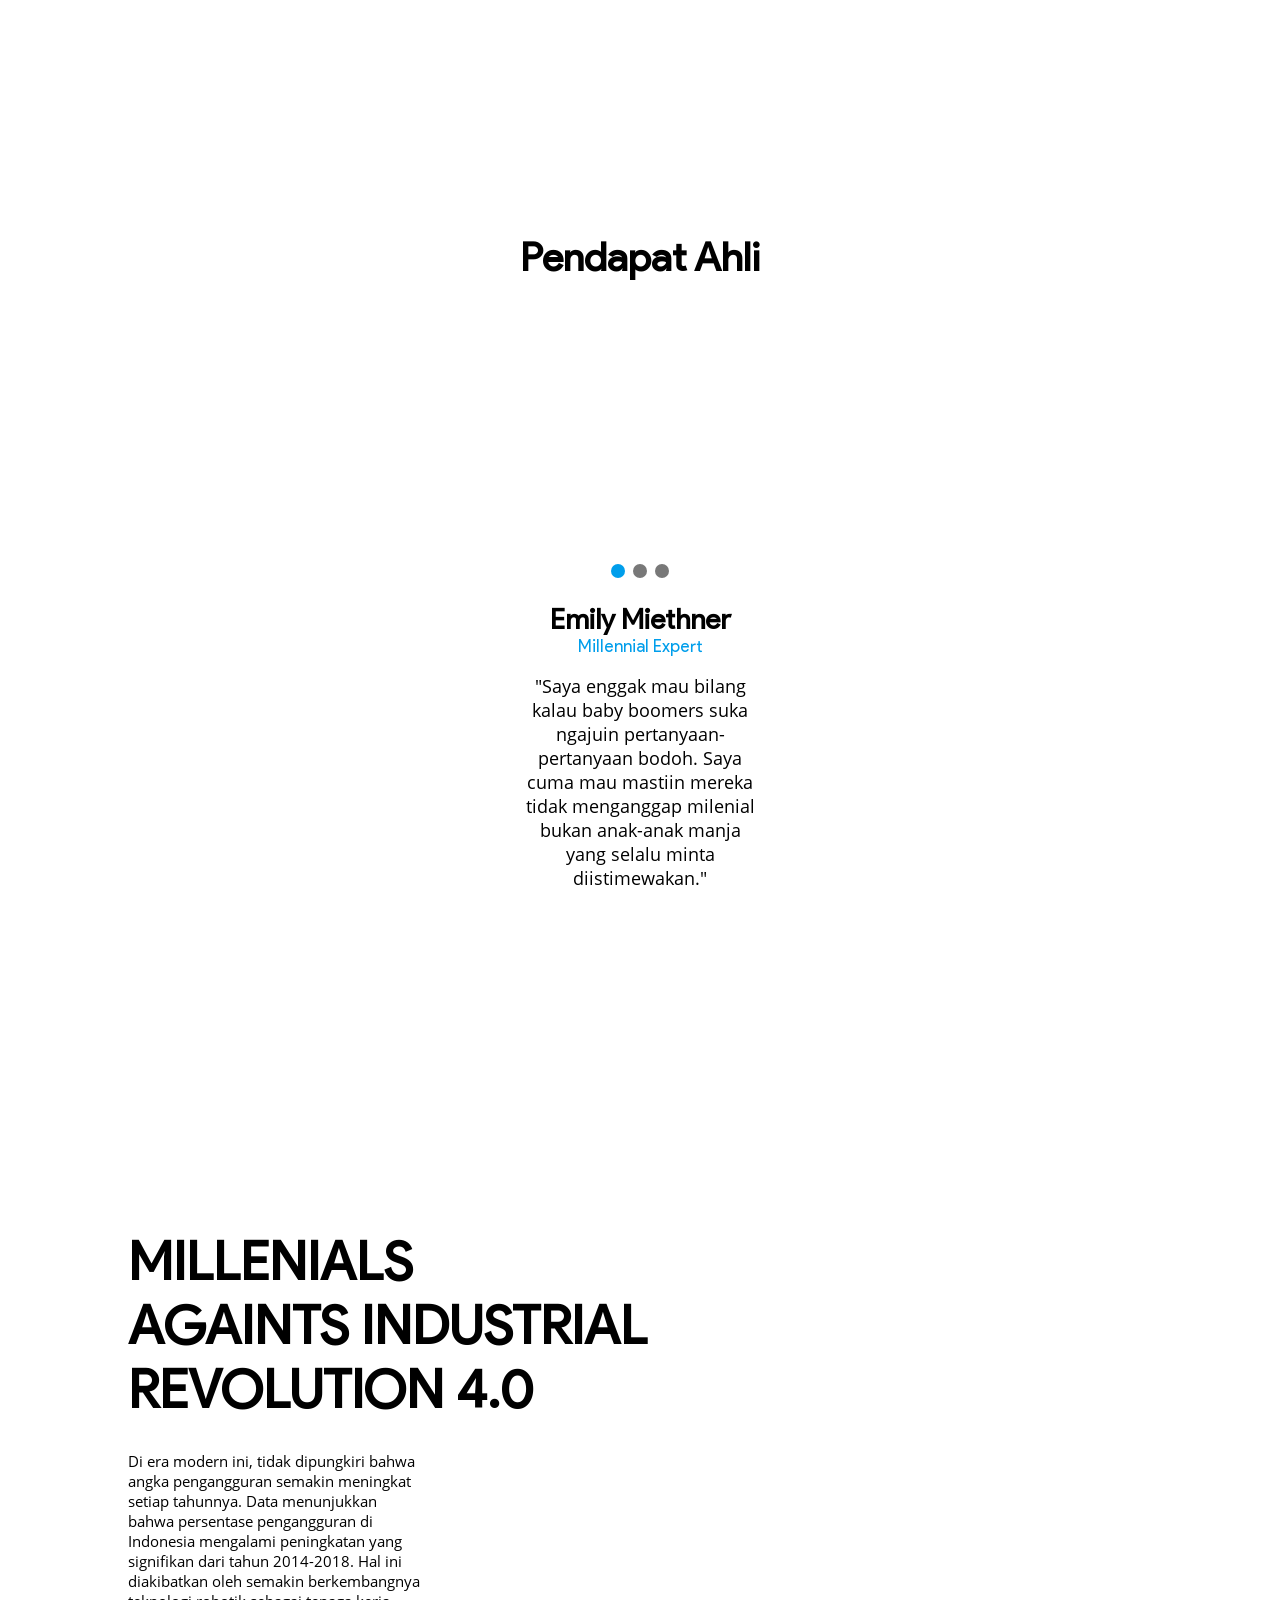
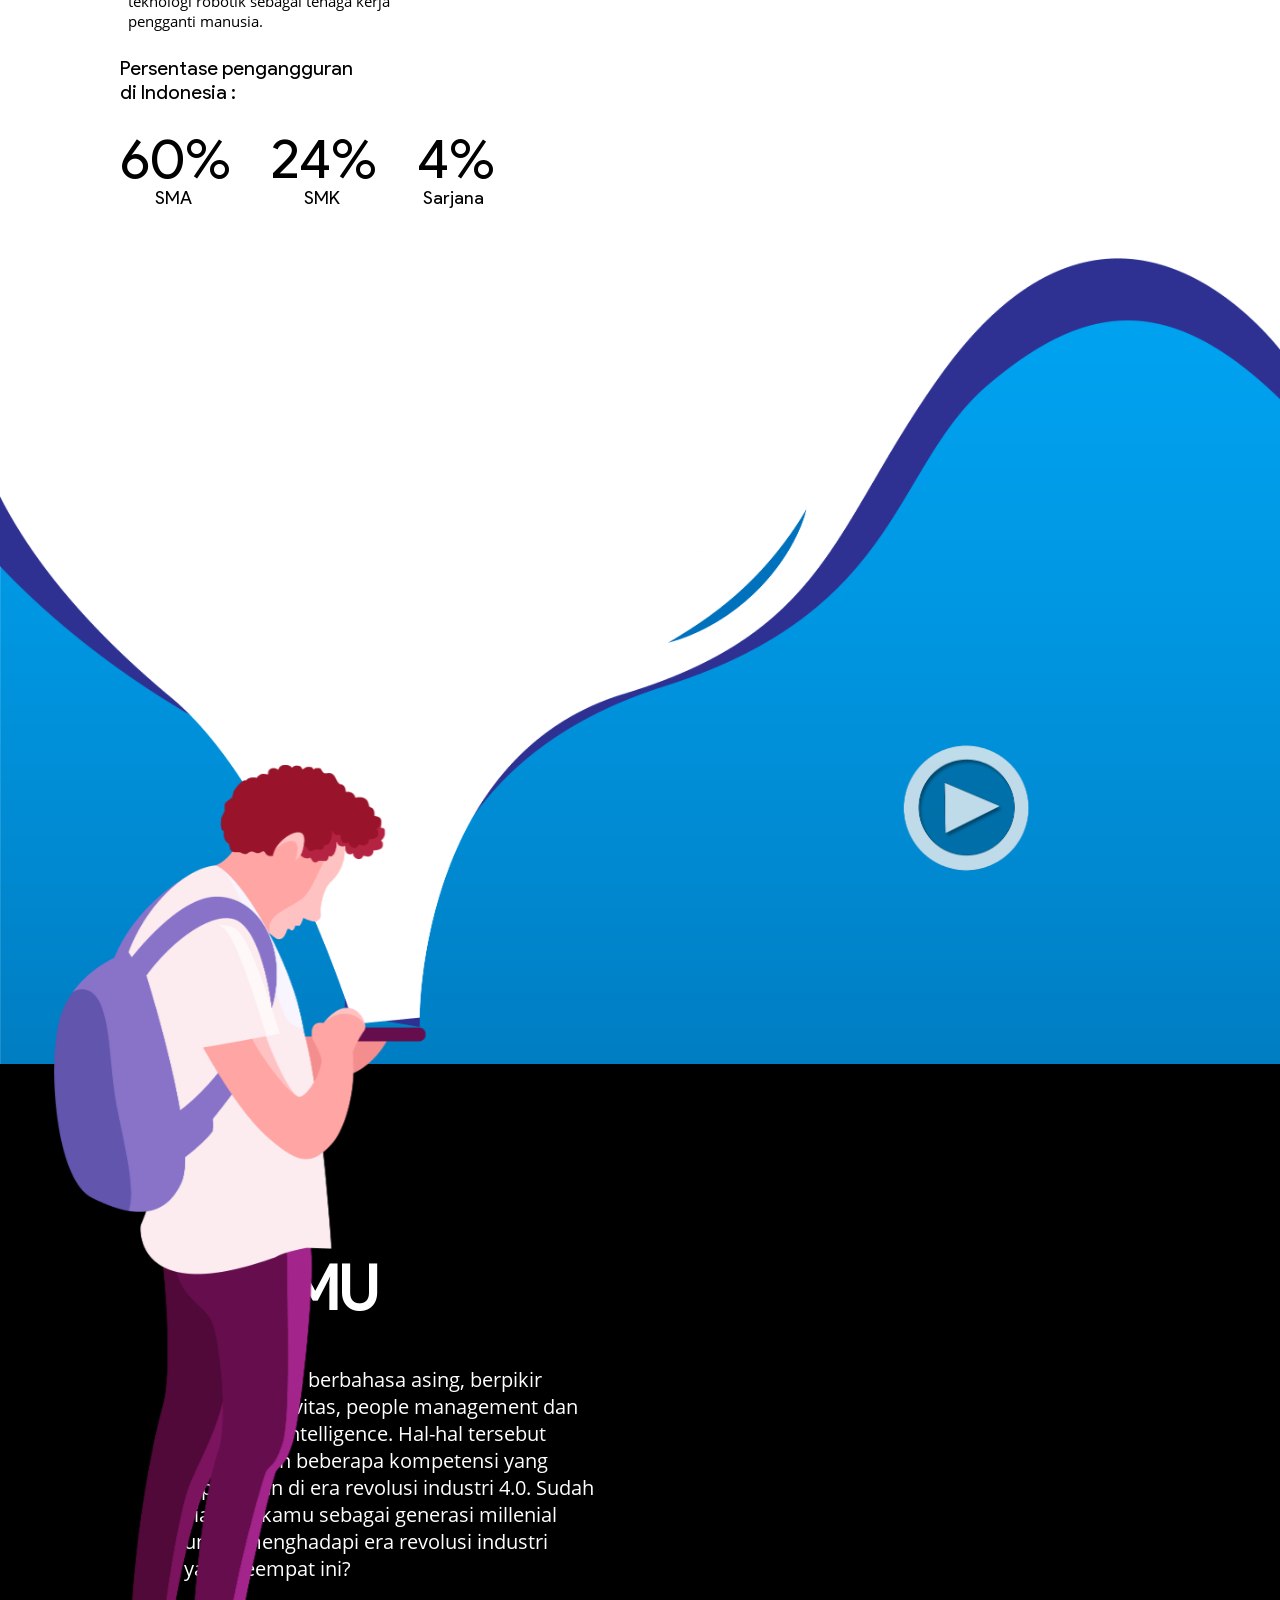
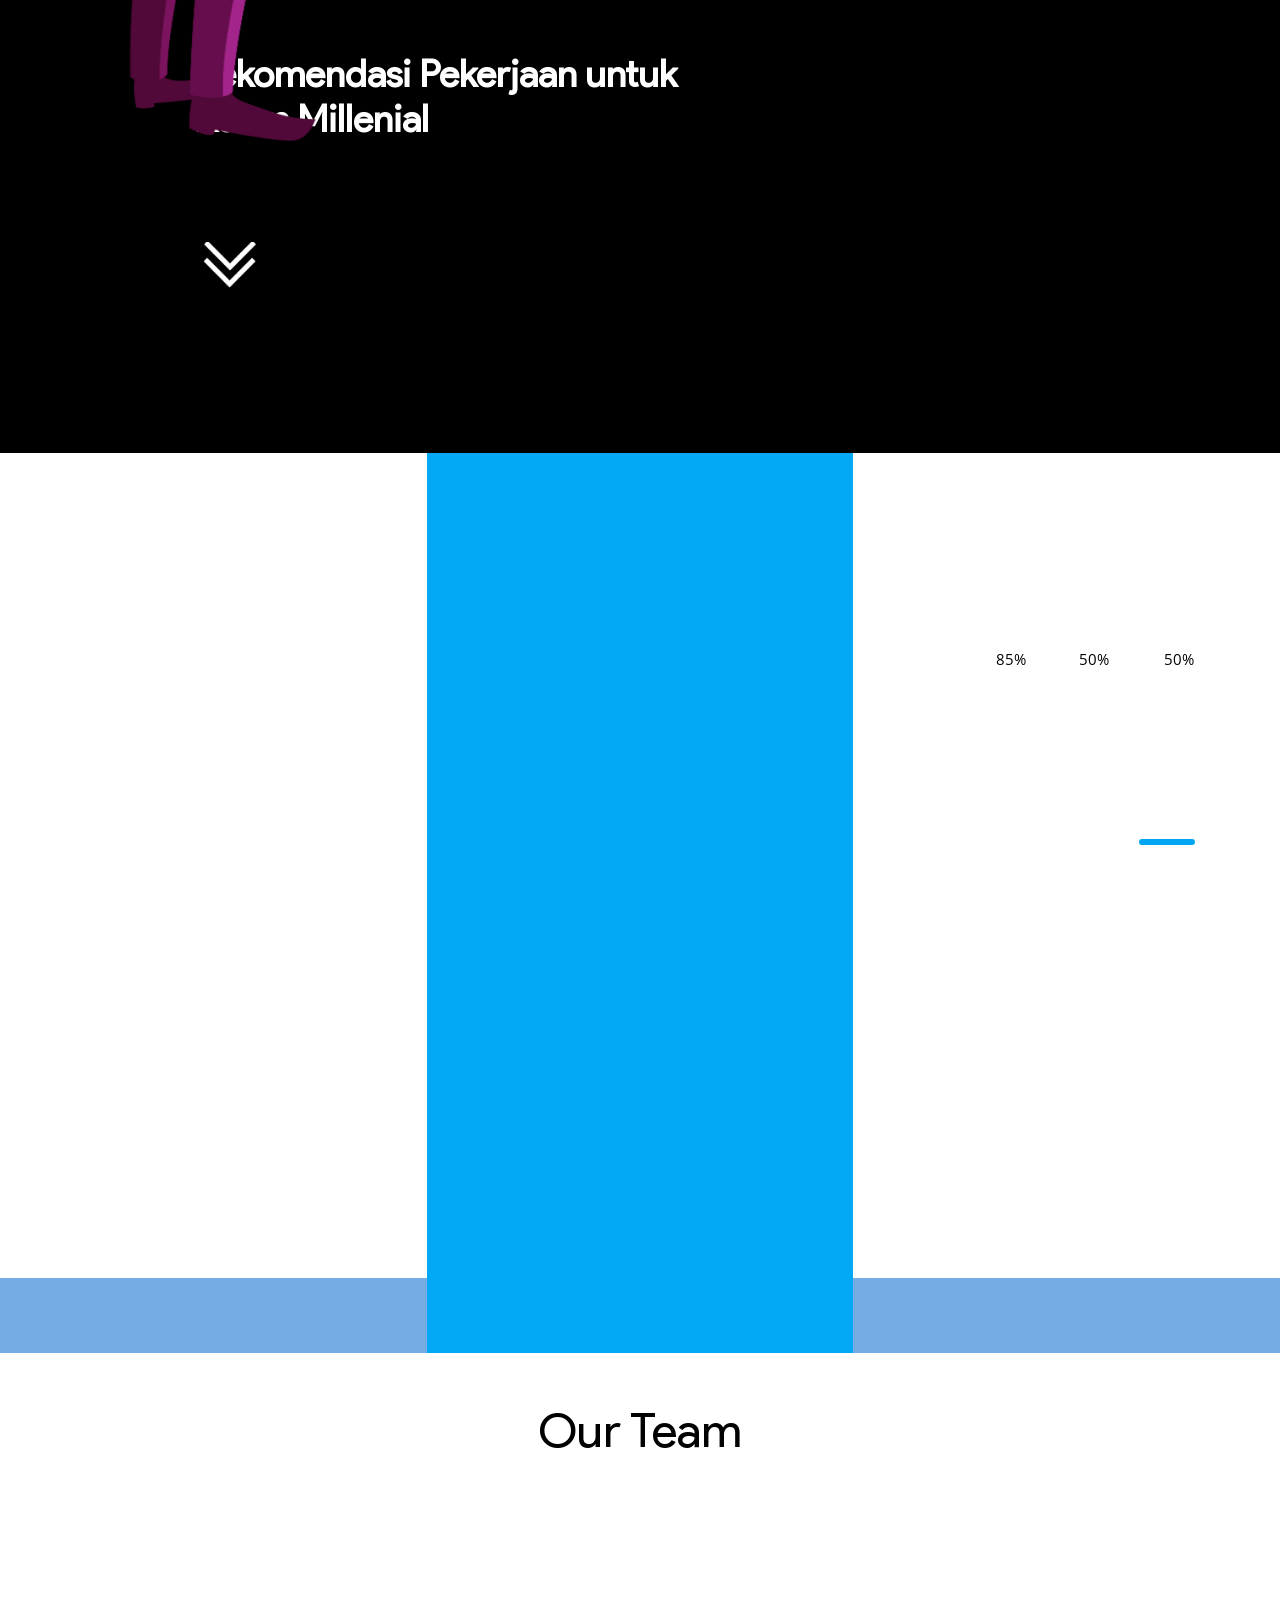
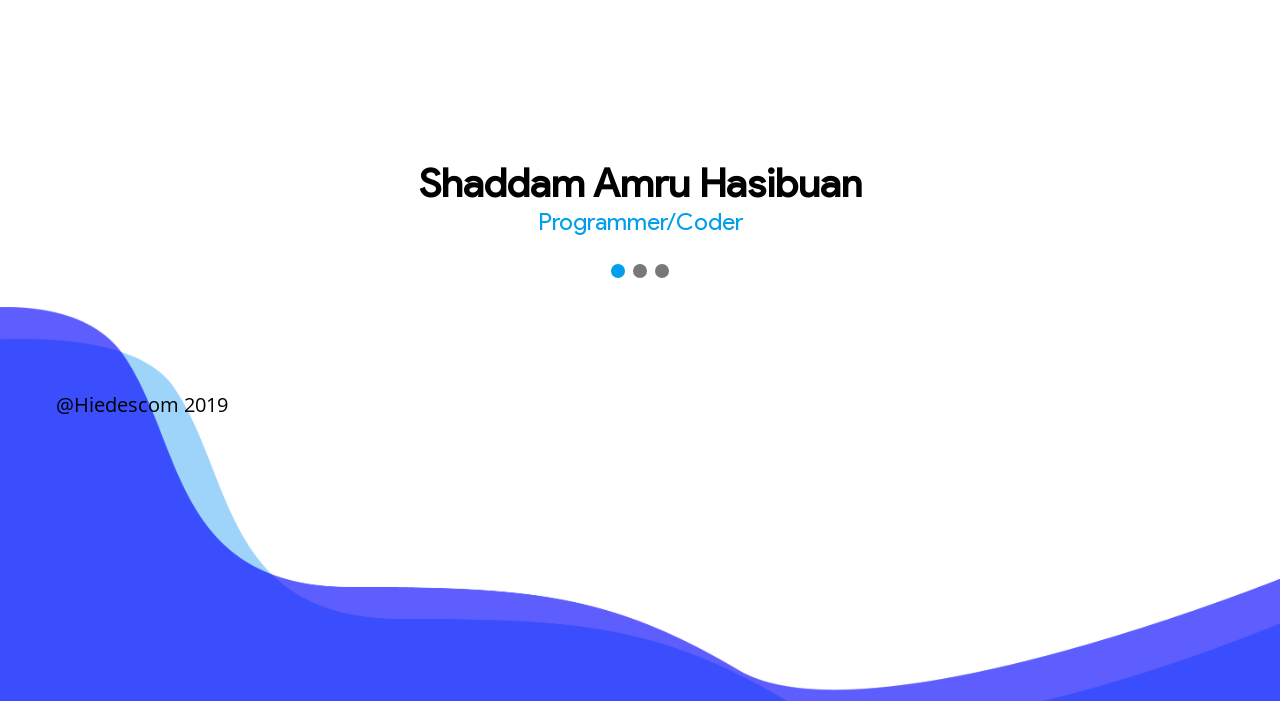
==== commit 09f65076: "Update" ====
--- a/index.html
+++ b/index.html
@@ -17,7 +17,6 @@
   <script type="text/javascript" src="anime.min.js"></script>
   <script type="text/javascript" src="core.js"></script>
   <script type="text/javascript" src="aos.js"></script>
-  <script type="text/javascript" src="main.js"></script>
   <!-- Icon -->
   <link rel="shortcut icon" href="img/robot.png">
 </head>
@@ -548,4 +547,5 @@
 <img class="foot" src="img/bg_footer.png">
 </section>
 </body>
+<script src="main.js"></script>
 </html>
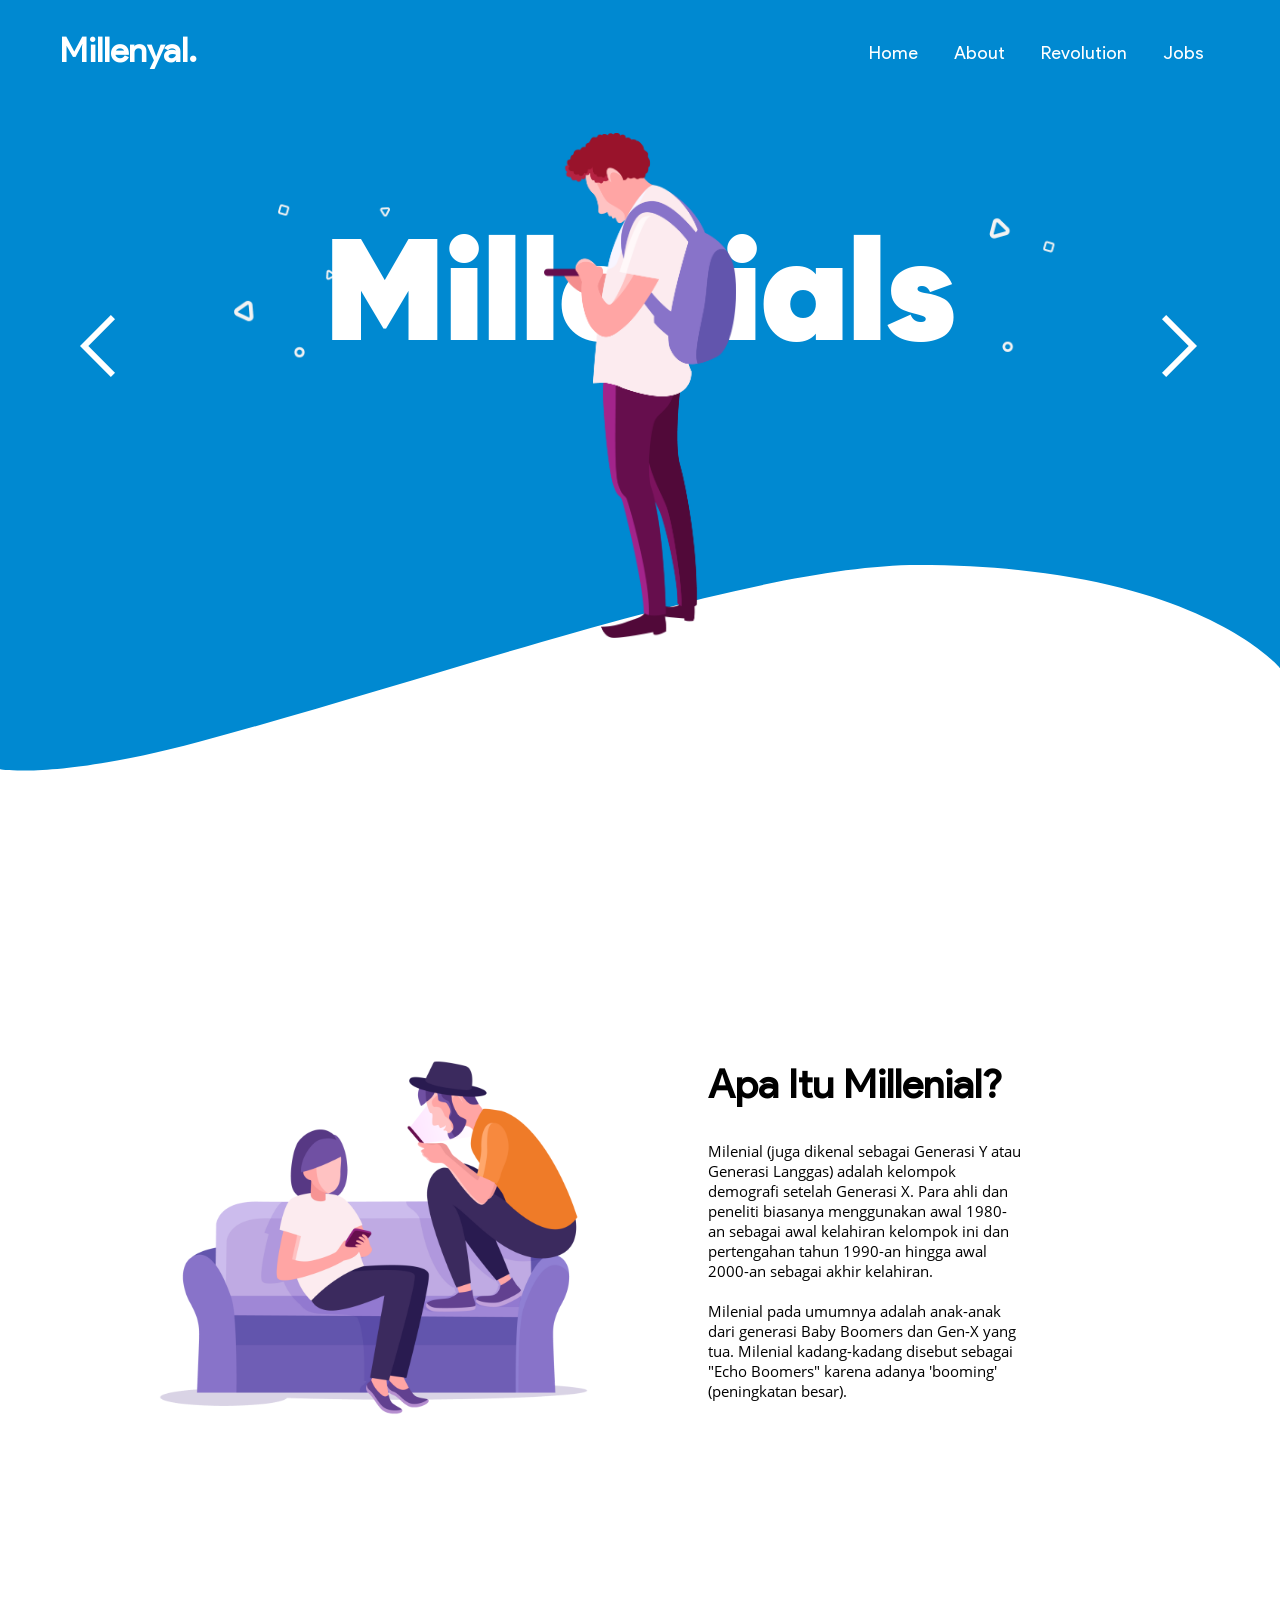
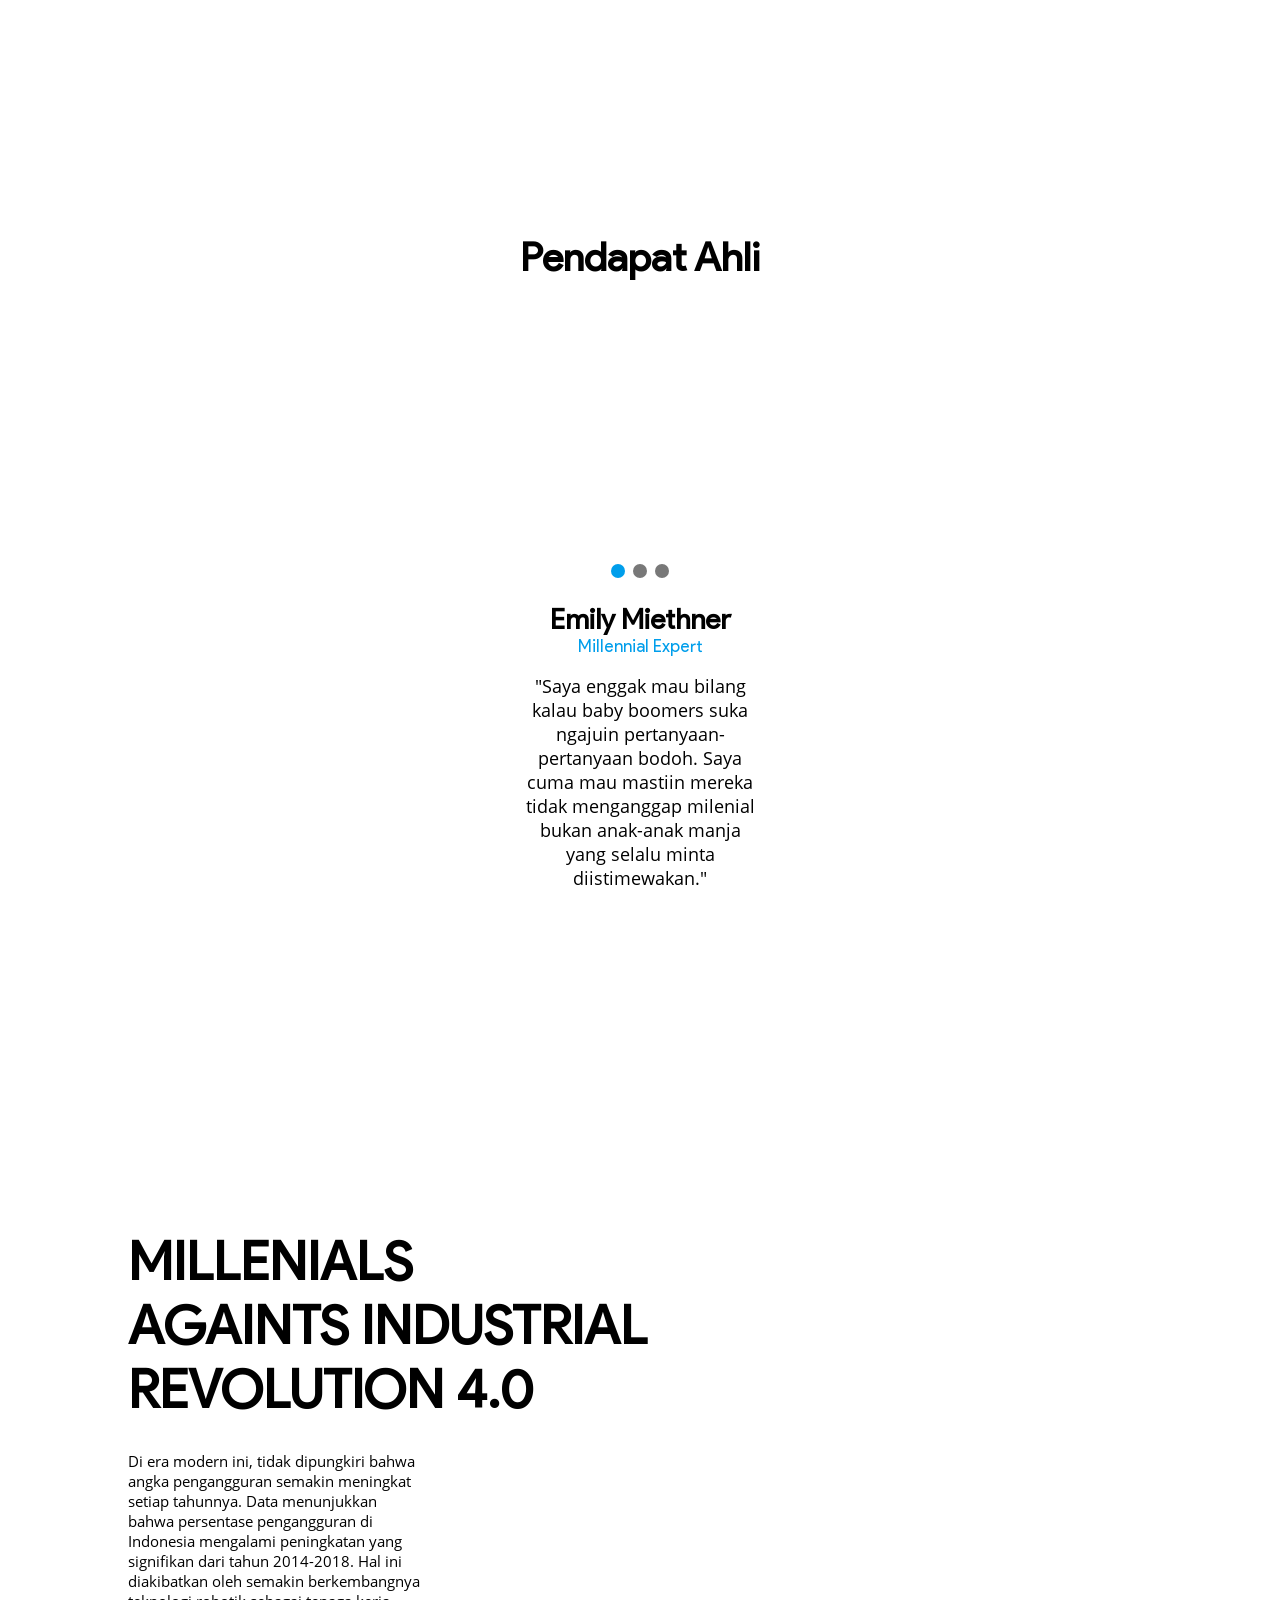
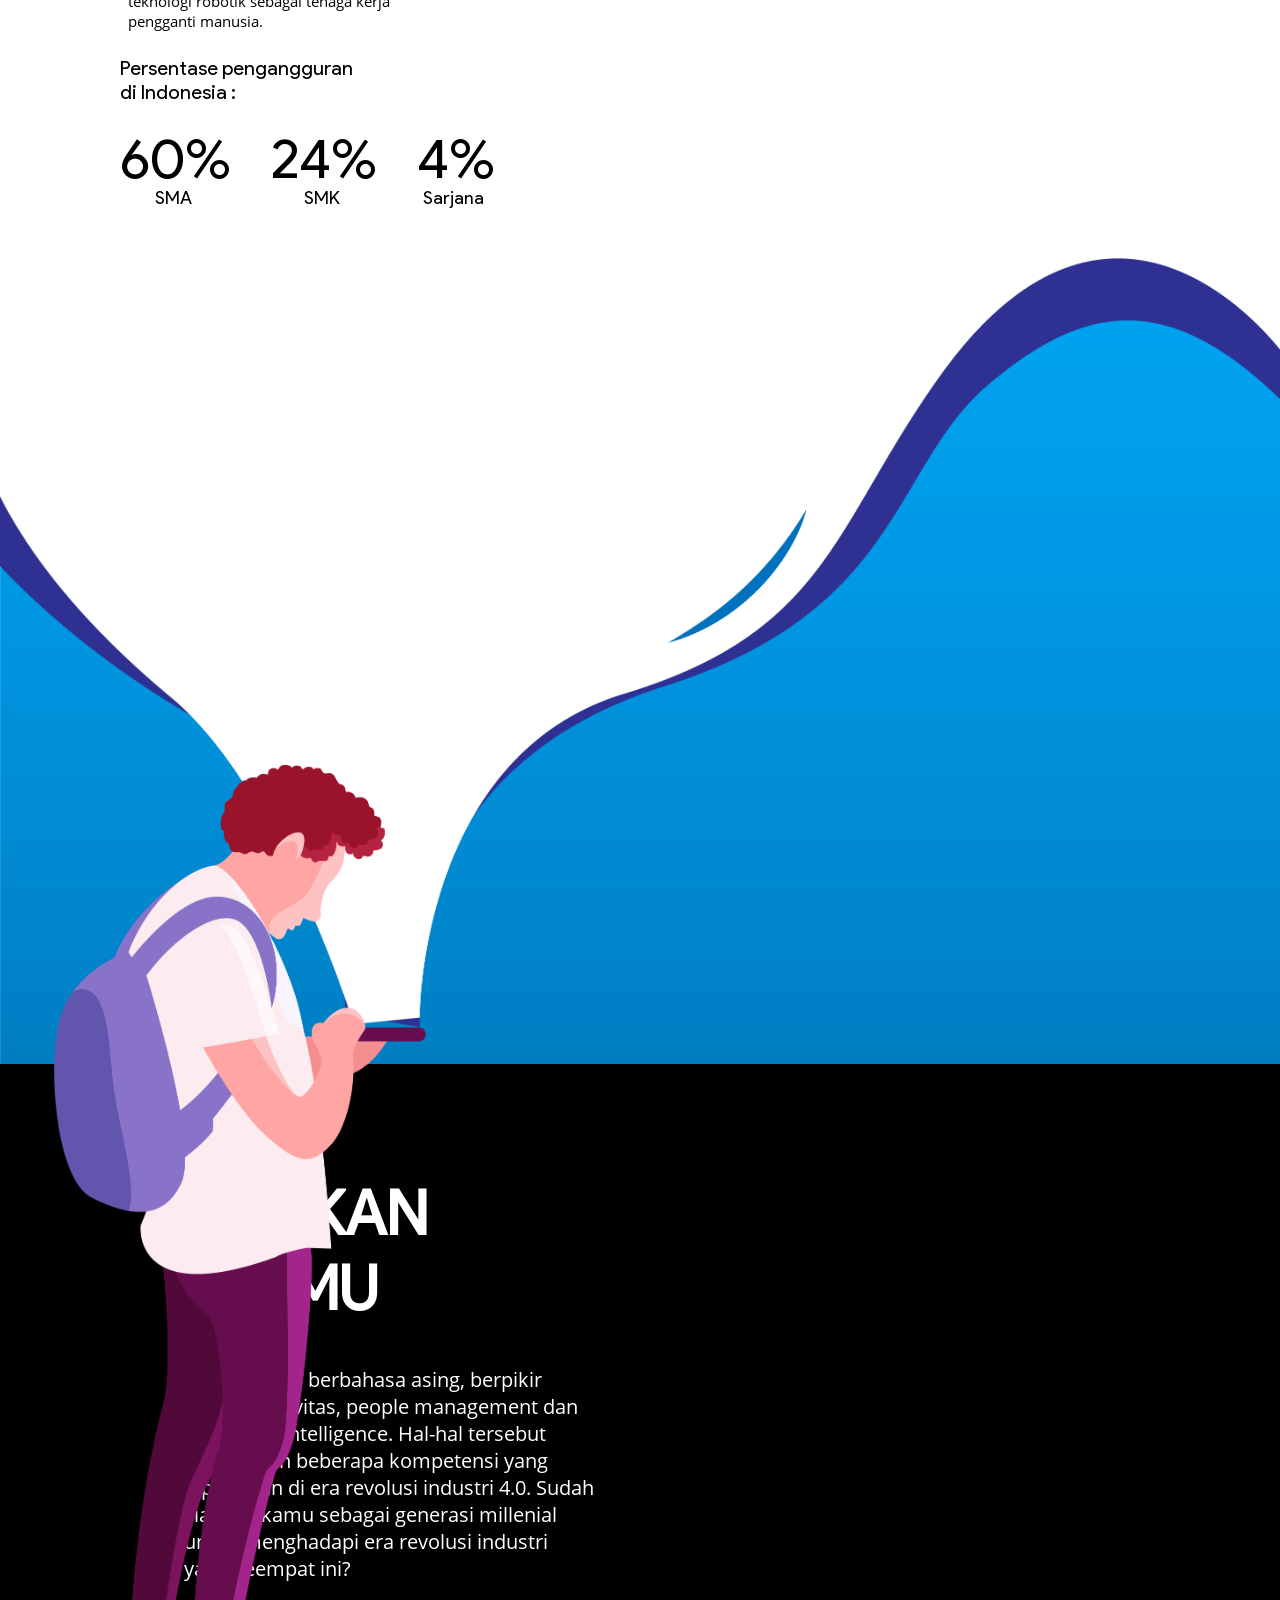
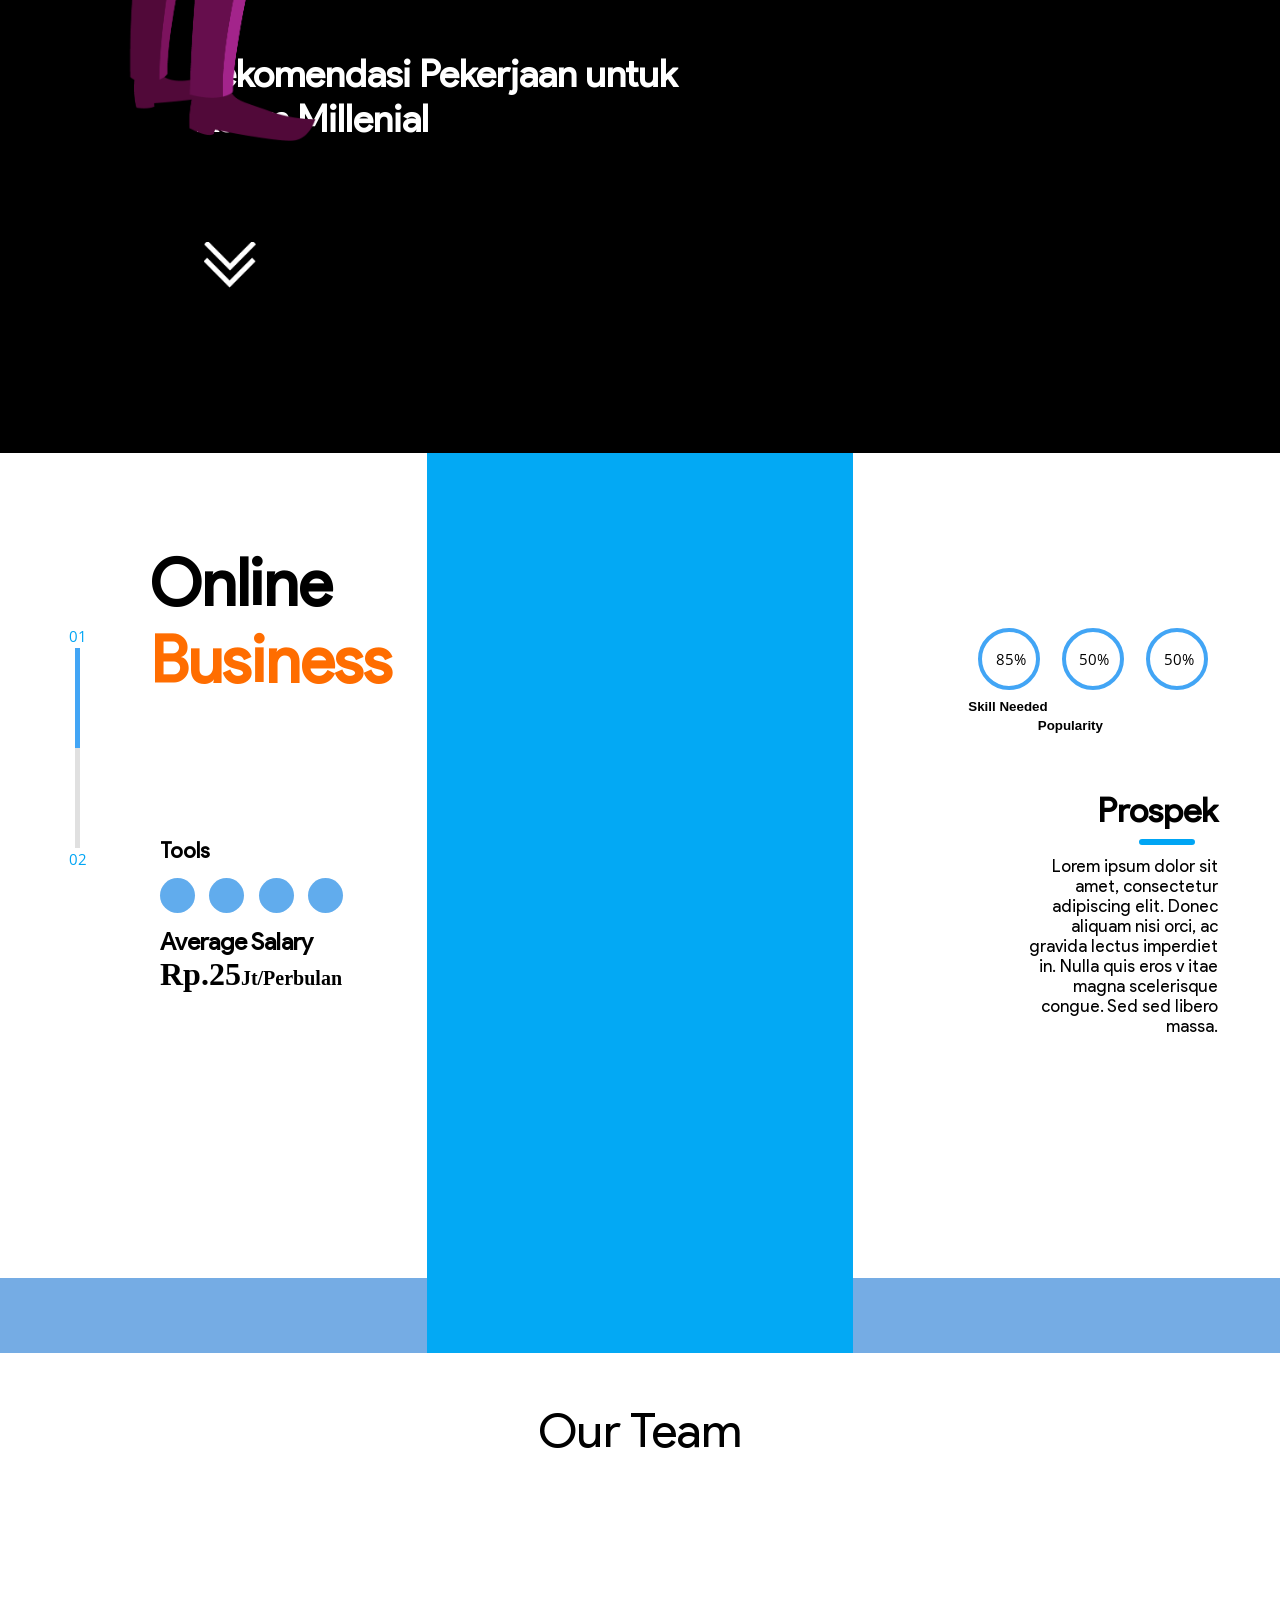
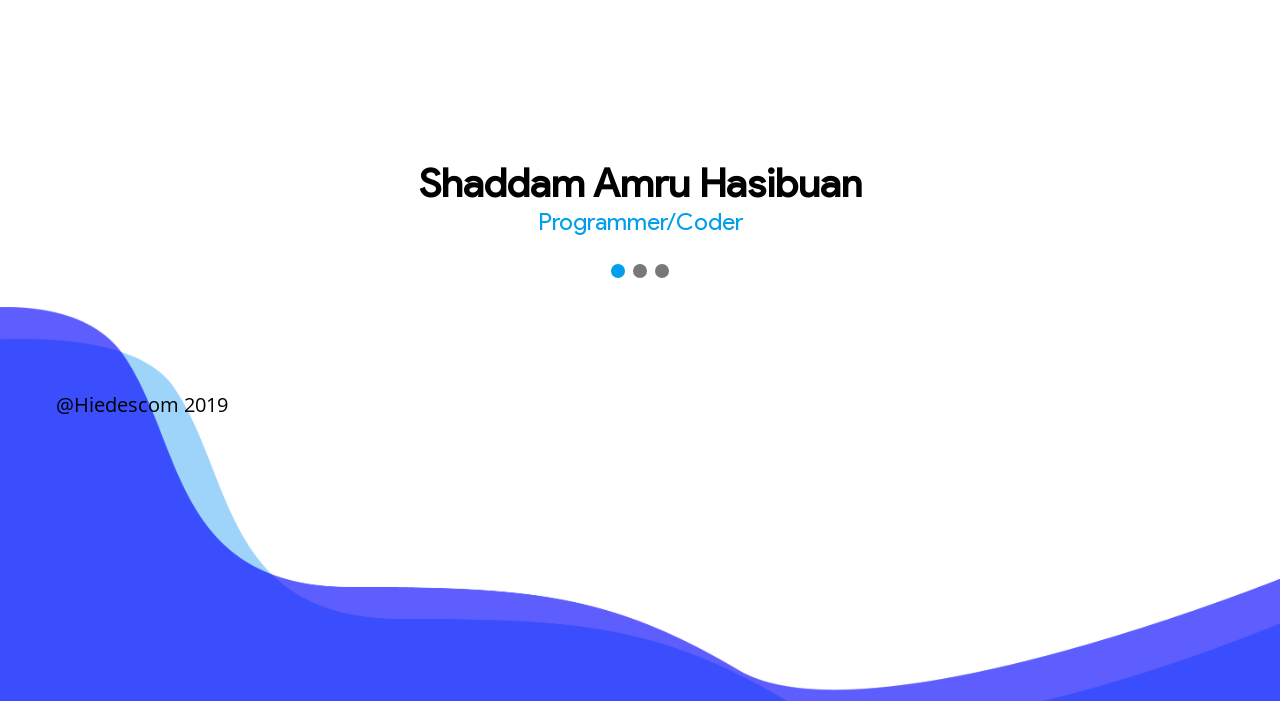
==== commit eb74fbd0: "Almost done" ====
--- a/index.html
+++ b/index.html
@@ -21,7 +21,11 @@
   <link rel="shortcut icon" href="img/robot.png">
 </head>
 <body>
+    <div id="preloader">
+      <img src="img/preloader.gif">
+    </div>
 <section id="landing">
+    <!-- Social bar -->
     <div class="icon-bar" data-aos="fade-right" data-aos-offset="2000" data-aos-duration="500">
         <a href="#" class="facebook"><i class="fa fa-facebook"></i></a>
         <a href="#" class="twitter"><i class="fa fa-twitter"></i></a>
@@ -29,6 +33,10 @@
         <a href="#" class="linkedin"><i class="fa fa-linkedin"></i></a>
         <a href="#" class="youtube"><i class="fa fa-youtube"></i></a>
       </div>
+
+    <!-- top -->
+    <span data-aos="fade-up" data-aos-offset="500" data-aos-duration="500" onclick="topFunction()" id="myBtn" class="hoveric white fa fa-arrow-up fa-1x"></span>
+
 	<div class="slideshow-container">
 <nav data-aos="fade-down" data-aos-offset="300" data-aos-duration="500">
 <div class="navbar" style="left:0; margin-left:60px;">
@@ -66,23 +74,6 @@
   <!-- SVG -->
   <svg version="1.1" id="Layer_1" xmlns="http://www.w3.org/2000/svg" xmlns:xlink="http://www.w3.org/1999/xlink" x="0px" y="0px"
      viewBox="0 0 1366 878" style="enable-background:new 0 0 1366 768;" xml:space="preserve">
-  <style type="text/css">
-    .st0{fill:url(#SVGID_1_);}
-  </style>
-  <linearGradient class="gradi" id="SVGID_1_" gradientUnits="userSpaceOnUse" x1="1474.2449" y1="767.6348" x2="-101.7551" y2="-26.3652">
-    <stop  offset="0" style="stop-color:#00A5F4"/>
-    <stop  offset="0.1793" style="stop-color:#009EEB"/>
-    <stop  offset="0.4772" style="stop-color:#0089D1"/>
-    <stop  offset="0.8548" style="stop-color:#0069A8"/>
-    <stop  offset="0.9944" style="stop-color:#005B97"/>
-  </linearGradient>
-  <linearGradient class="gradi" id="GRADI2" gradientUnits="userSpaceOnUse" x1="1474.2449" y1="767.6348" x2="-101.7551" y2="-26.3652">
-      <stop  offset="0" style="stop-color:rgb(238, 11, 144)"/>
-      <stop  offset="0.1793" style="stop-color:rgb(235, 0, 118)"/>
-      <stop  offset="0.4772" style="stop-color:rgb(209, 0, 87)"/>
-      <stop  offset="0.8548" style="stop-color:rgb(168, 0, 0)"/>
-      <stop  offset="0.9944" style="stop-color:rgb(151, 0, 0)"/>
-    </linearGradient>
   <path class="st0 pertama" d="M1366,713c0,0-90.2-110-386.6-110C801.8,603,469,723,212.6,791.6C61.7,832.1,0,821,0,821V0h1366V713z"/>
   </svg>
 </div>
@@ -90,16 +81,21 @@
 
 <!-- CONTENT -->
 
-  <div class="slider" data-aos="fade-left" data-aos-offset="600" data-aos-duration="500" >
-    <button class="dot active" id="slideContent1"></button>
-    <button class="dot" id="slideContent2"></button>
-    <button class="dot" id="slideContent3"></button>
+  <div class="slider" data-aos="fade-left" data-aos-offset="500" data-aos-duration="500">
+    <a class="dot active" id="slideContent1"></a>
+    <a class="dot" id="slideContent2"></a>
+    <a class="dot" id="slideContent3"></a>
   </div>
 
 
 </section>
 <section id="about">
 
+  <div class="particle3" data-aos="fade-down-left" data-aos-offset="400" data-aos-duration="500">
+    <img src="img/particle_biru.png">
+  </div>
+    
+  
     <!-- div1 -->
     <div class="kolom" id="div1">
 		<div class="kolom73" data-aos="fade-right" data-aos-offset="300" data-aos-duration="500" >
@@ -112,7 +108,7 @@
   </div>
   
   <!-- div2 -->
-  <div class="kolom" id="div2" style="display: none;" >
+  <div class="kolom" id="div2" style="display: none;">
     <div class="kolom73">
 			<img src="img/content2.png" class="pic">
 		</div>
@@ -129,19 +125,13 @@
 		</div>
 		<div class="kolom5 content" data-aos="fade-left" data-aos-offset="350" data-aos-easing="ease-in-sine">
 			<h1 class="primaryfont">Kebiasaan</h1>
-			<p class="secondaryfont">
-        <ul>
-          <li>Hey</li>
-          <li>Hey</li>
-          <li>Hey</li>
-          <li>Hey</li>
-          <li>Hey</li>
-        </ul>
-      </p>
+			<p class="secondaryfont">Menurut AdAge, millennial menghabiskan rata-rata 25 jam per minggu berselancar di dunia maya. Mereka menjelajahi web, blog, dan media sosial, serta saling berbagi, menyukai, hingga mengomentari semua konten yang mereka temukan. Konten yang autentik akan lebih menggugah dan memotivasi mereka untuk terus menyebarkannya kembali kepada komunitas online.<br><br>Hubspot juga menerangkan 65 persen millennial berinteraksi dengan brand atau produk secara online di media sosial, terutama Facebook dan Twitter.</p>
     </div>
   </div>
 </section>
 <section id="profile" style="height: 100vh">
+  <img src="img/float.png" data-aos="fade-down-left" data-aos-offset="100" data-aos-duration="500"style="position: absolute; margin-top:400px; left:-10px;" width="30%">
+  <img src="img/float2.png" data-aos="fade-up-right" data-aos-offset="100" data-aos-duration="500"style="position: absolute; margin-top:-200px;right:-50px;" width="25%">
     <div class="profile">
         <h1 class="primaryfont" data-aos="fade-down" data-aos-offset="100" data-aos-duration="500">Pendapat Ahli</h1>
           <div class="kolom12 centersolute" id="carousel" data-aos="zoom-in" data-aos-duration="500">
@@ -186,7 +176,7 @@
           <img src="img/robot.png" data-aos="fade-up-left" data-aos-offset="300" data-aos-duration="500"  style="width: 54%; right: -3%; padding-top: 8rem;position: absolute; z-index: -5;"> 
       
           <img class="orang" src="img/man1b.png" style="width: 29%;position: absolute; margin-top: 77rem; margin-left: 3.4rem; z-index: 6;">
-          <a href="#ex1" rel="modal:open" class="video"><img src="img/hiclipart.com-id_mutwh.png"></a>
+          <a data-aos="zoom-in-up" data-aos-duration="500" data-aos-offset="00" href="#ex1" rel="modal:open" class="video"><img src="img/Asset 20.png"></a>
 
         </div>
         <div data-aos="fade-up" data-aos-duration="500" data-aos-offset="400">
@@ -207,9 +197,9 @@
 <img src="img/bgg.png" style="max-width: 100%; z-index:5;">
 <!-- play vid -->
 <div id="ex1" class="modal">
-    <iframe width="960" height="540"src="https://www.youtube.com/embed/D_v8oX5s51g" frameborder="0" allow="accelerometer; autoplay; encrypted-media; gyroscope; picture-in-picture" allowfullscreen></iframe>
-  </div>
-  
+    <iframe width="960" height="540" src="https://www.youtube.com/embed/DMgNnSk8reQ" frameborder="0" allow="accelerometer; autoplay; encrypted-media; gyroscope; picture-in-picture" allowfullscreen></iframe>
+  </div>
+
  <!-- end -->
 </section>    
 <section id="againts"style="background-color: black; z-index:5; overflow-y: hidden; overflow-x: hidden;">
@@ -527,7 +517,7 @@
     
         <div class="kolom12" id="carousel2" data-aos="zoom-in" data-aos-offset="200" data-aos-duration="500">
             <img src="img/sad.jpeg" data-title="Shaddam Amru Hasibuan" data-number=1 data-content="Programmer/Coder" id="item-4" class="round"/>
-            <img src="img/can.jpeg" data-title="Candra Miftah Bercandra" data-number=2 data-content="UI/UX Designer" id="item-5" class="round" />
+            <img src="img/can.jpeg" data-title="Candra Miftah Firdaus" data-number=2 data-content="UI/UX Designer" id="item-5" class="round" />
             <img src="img/rif.jpeg" data-title="Muhammad Rifki Erlangga" data-number=3 data-content="Programmer/Coder" id="item-6" class="round" />
           </div>
   <div class="kolom12 tab2 secondaryfont" id="textbox2" style="margin-top: 300px;" data-aos="fade-down" data-aos-offset="200" data-aos-duration="500">
--- a/style.css
+++ b/style.css
@@ -22,6 +22,26 @@
 }
 /*=============*/
 
+/* Preloader */
+div#preloader {
+  display: block;
+  position: fixed;
+  z-index: 999;
+  width: 100%;
+  height: 100%;
+  overflow-y: none !important;
+  background: white;
+}
+div#preloader img {
+  display: block;
+  position: absolute;
+  margin:auto;
+  top:0;
+  bottom:0;
+  left: 0;
+  right: 0;
+}
+
 /* GANTI SCROLL */
 ::-webkit-scrollbar {
   width: 12px;
@@ -29,6 +49,7 @@
 ::-webkit-scrollbar-thumb {
   background: #009EEB;
   border-radius: 12px;
+  height: 24px;
 }
 * {box-sizing: border-box}
 html{
@@ -65,6 +86,13 @@
 left: 0;
 right: 0;
 }
+
+/* GRAD */
+path.st0{
+  fill:#0089D1;
+}
+
+
 /* Next & previous buttons */
 .prev img, .next img{
   display: block;
@@ -216,8 +244,8 @@
 .dot{
   border-style: none;
   cursor: pointer;
-  height: 48px;
-  width: 2px;
+  height: 72px;
+  width: 8px !important;
   margin: 8px 0px;
   background-color: rgb(120, 120, 120);
   border-radius: 35px;
@@ -226,7 +254,7 @@
 }
 .dot:hover{
   transition: 0.6s ease;
-  height: 62px;
+  height: 100px;
 }
 /* The dots/bullets/indicators */
 .dot2 {
@@ -275,6 +303,29 @@
   vertical-align: middle;
   transition: 0.s ease;
 }
+.tip{
+  position: absolute;
+  margin-top: 650px;
+  margin-left: 80px;
+}
+.dot5{
+    cursor: pointer;
+    border-style: none;
+    height: 6px;
+    width: 90px;
+    background-color: rgb(255, 255, 255);
+    display: inline-block;
+    vertical-align: middle;
+    transition: 0.4s ease;
+
+}
+.dot5:hover{
+  transition: 0.6s ease;
+}
+.dot5.active{
+  background-color: rgb(0, 0, 0);
+  transition: 0.6s ease;
+}
 #indicator{
   margin-top:17.5rem;
 }
@@ -386,6 +437,12 @@
   to {width: 68%;}
 }
 
+.particle3{
+  position: absolute;
+  width: 150px;
+  right: 200px;
+}
+
 .primaryfont{
   font-family: 'Product Sans';
   font-size: 40px;  
@@ -430,7 +487,7 @@
 .slider{
   position: absolute;
   margin-left: 72rem;
-  padding-top: 16rem;
+  padding-top: 15rem;
   z-index: 20;
 }
 .content .primaryfont{
@@ -523,11 +580,11 @@
 .video{
   transition: 0.4s ease;
   position:absolute;
-  margin-top:72.4rem;
+  margin-top:75rem;
   margin-left: 815px;
 }
 .video img{
-  width: 65%;
+  width: 40%;
 }
 
 .grad{
@@ -706,7 +763,7 @@
   position: fixed;
   top: 0; right: 0; bottom: 0; left: 0;
   width: 100%; height: 100%;
-  z-index: 10;
+  z-index: 100;
   padding: 20px;
   box-sizing: border-box;
   background-color: rgb(0,0,0);
@@ -728,9 +785,8 @@
   vertical-align: middle;
   position: relative;
   z-index: 20;
-  max-width: 1000;
   box-sizing: border-box;
-  width: 100%;
+  width: 1000px;
   background: black;
   -webkit-border-radius: 8px;
   -moz-border-radius: 8px;
@@ -1161,4 +1217,51 @@
   }
   .hovicon.effect-9.sub-a:hover i {
       color: #fff;
-  }+  }
+
+  .hovicon.effect-2 {
+    color: white;
+    box-shadow: 0 0 0 3px #42a5f5;
+    -webkit-transition: color 0.3s;
+    -moz-transition: color 0.3s;
+    transition: color 0.3s;
+}
+.hovicon.effect-2:after {
+    top: -2px;
+    left: -2px;
+    padding: 2px;
+    z-index: -1;
+    background: #42a5f5;
+    -webkit-transition: -webkit-transform 0.2s, opacity 0.2s;
+    -moz-transition: -moz-transform 0.2s, opacity 0.2s;
+    transition: transform 0.2s, opacity 0.2s;
+}
+/* Effect 2b */
+ .hovicon.effect-2.sub-b:hover:after {
+    -webkit-transform: scale(0);
+    -moz-transform: scale(0);
+    -ms-transform: scale(0);
+    transform: scale(0);
+    opacity: 0;
+    -webkit-transition: -webkit-transform 0.4s, opacity 0.2s;
+    -moz-transition: -moz-transform 0.4s, opacity 0.2s;
+    transition: transform 0.4s, opacity 0.2s;
+}
+.hovicon.effect-2.sub-b:hover, .hovicon.effect-2.sub-b:hover i {
+    color: #009EEB;
+}
+#myBtn {
+  position: fixed;
+  bottom: 0;
+  right: 30px;
+  z-index: 99;
+  
+  cursor: pointer;
+  padding: 15px 15px;
+  }
+
+.hoveric{
+  background-color: #009EEB;
+  border-top-left-radius: 10px;
+  border-top-right-radius: 10px;
+}
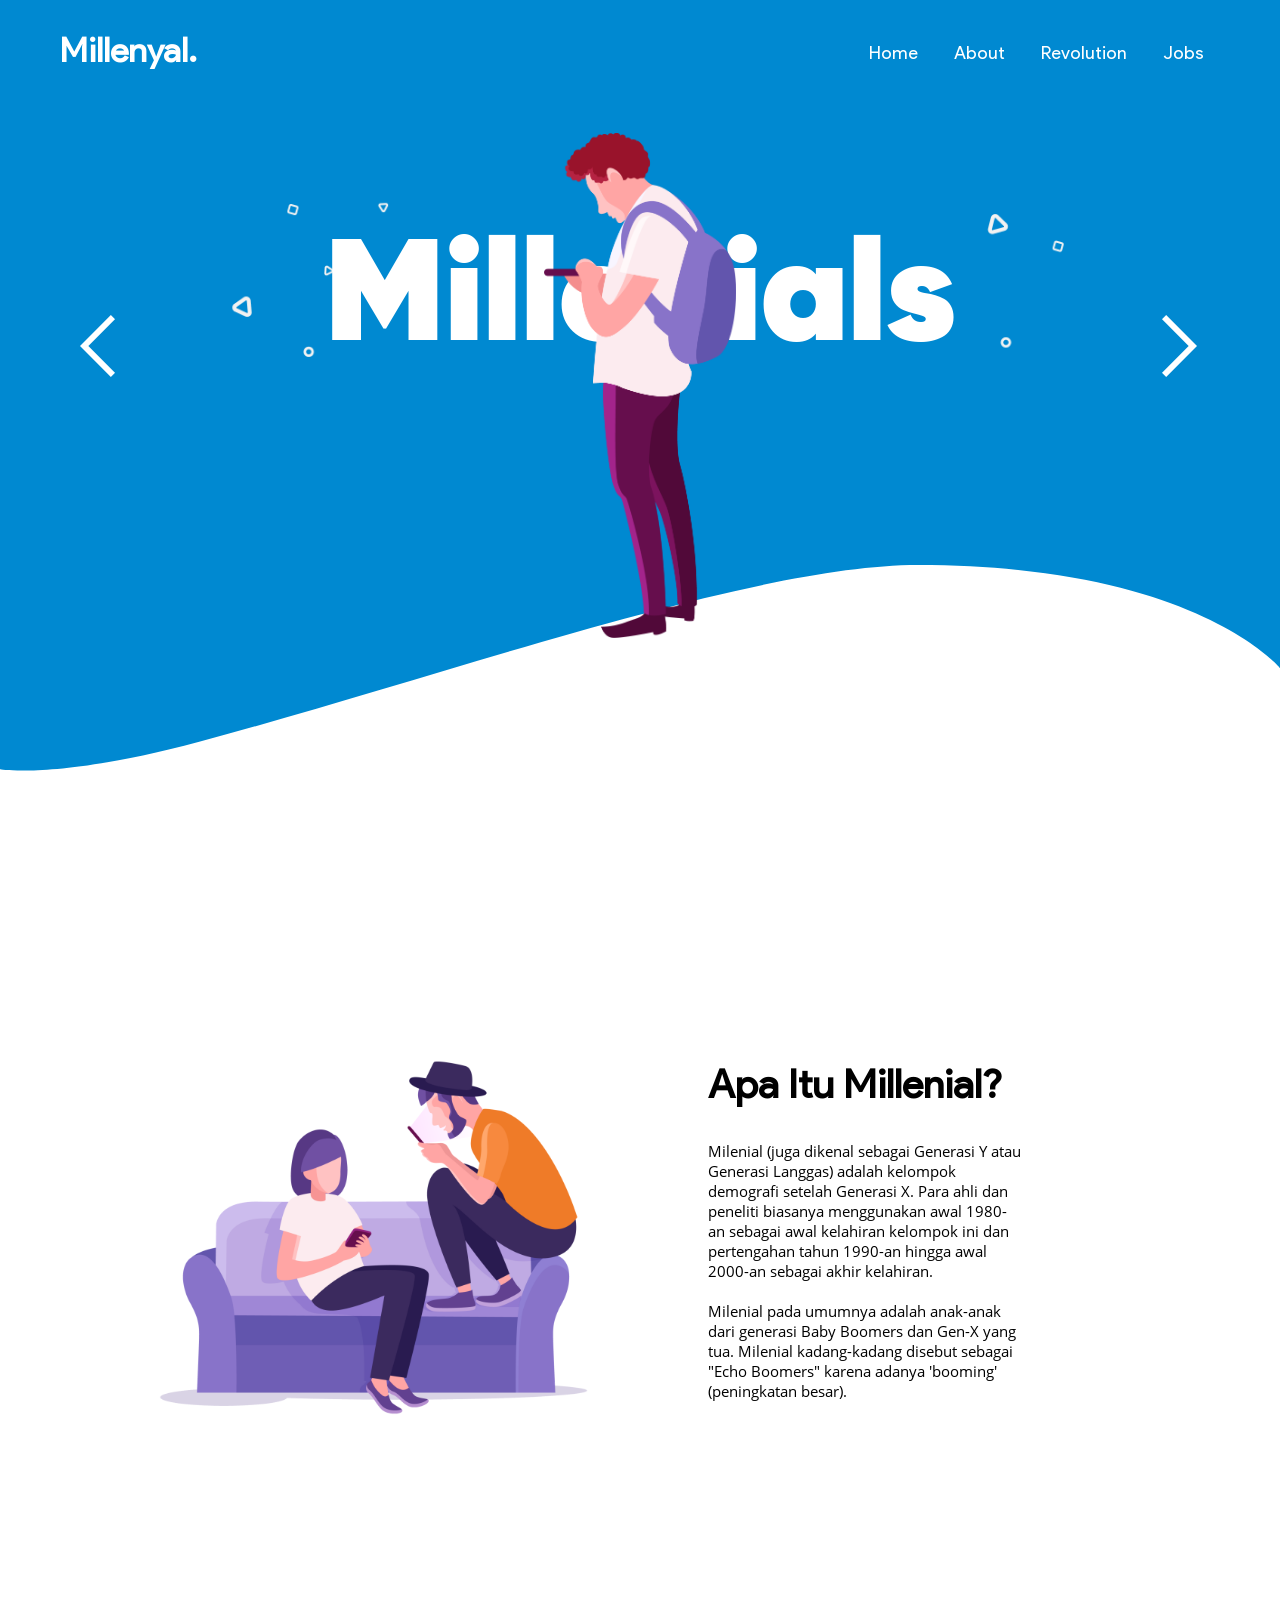
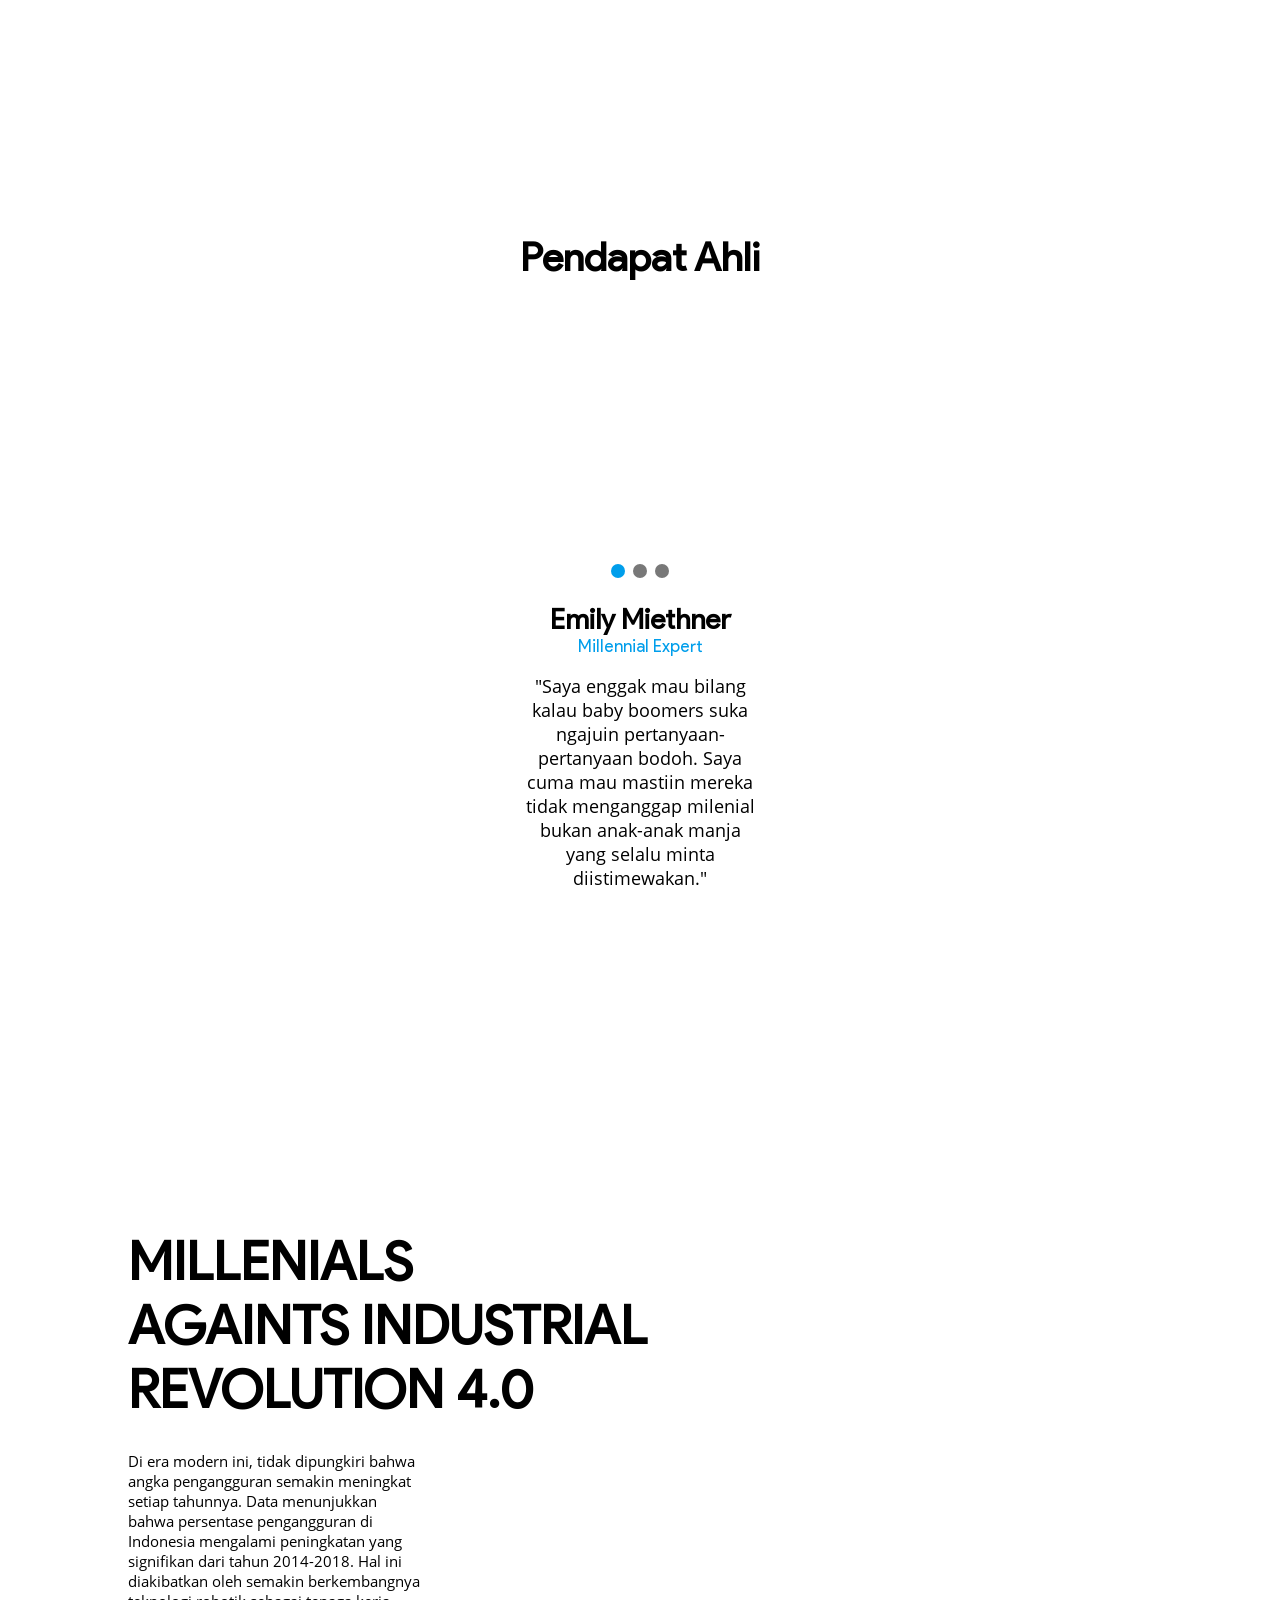
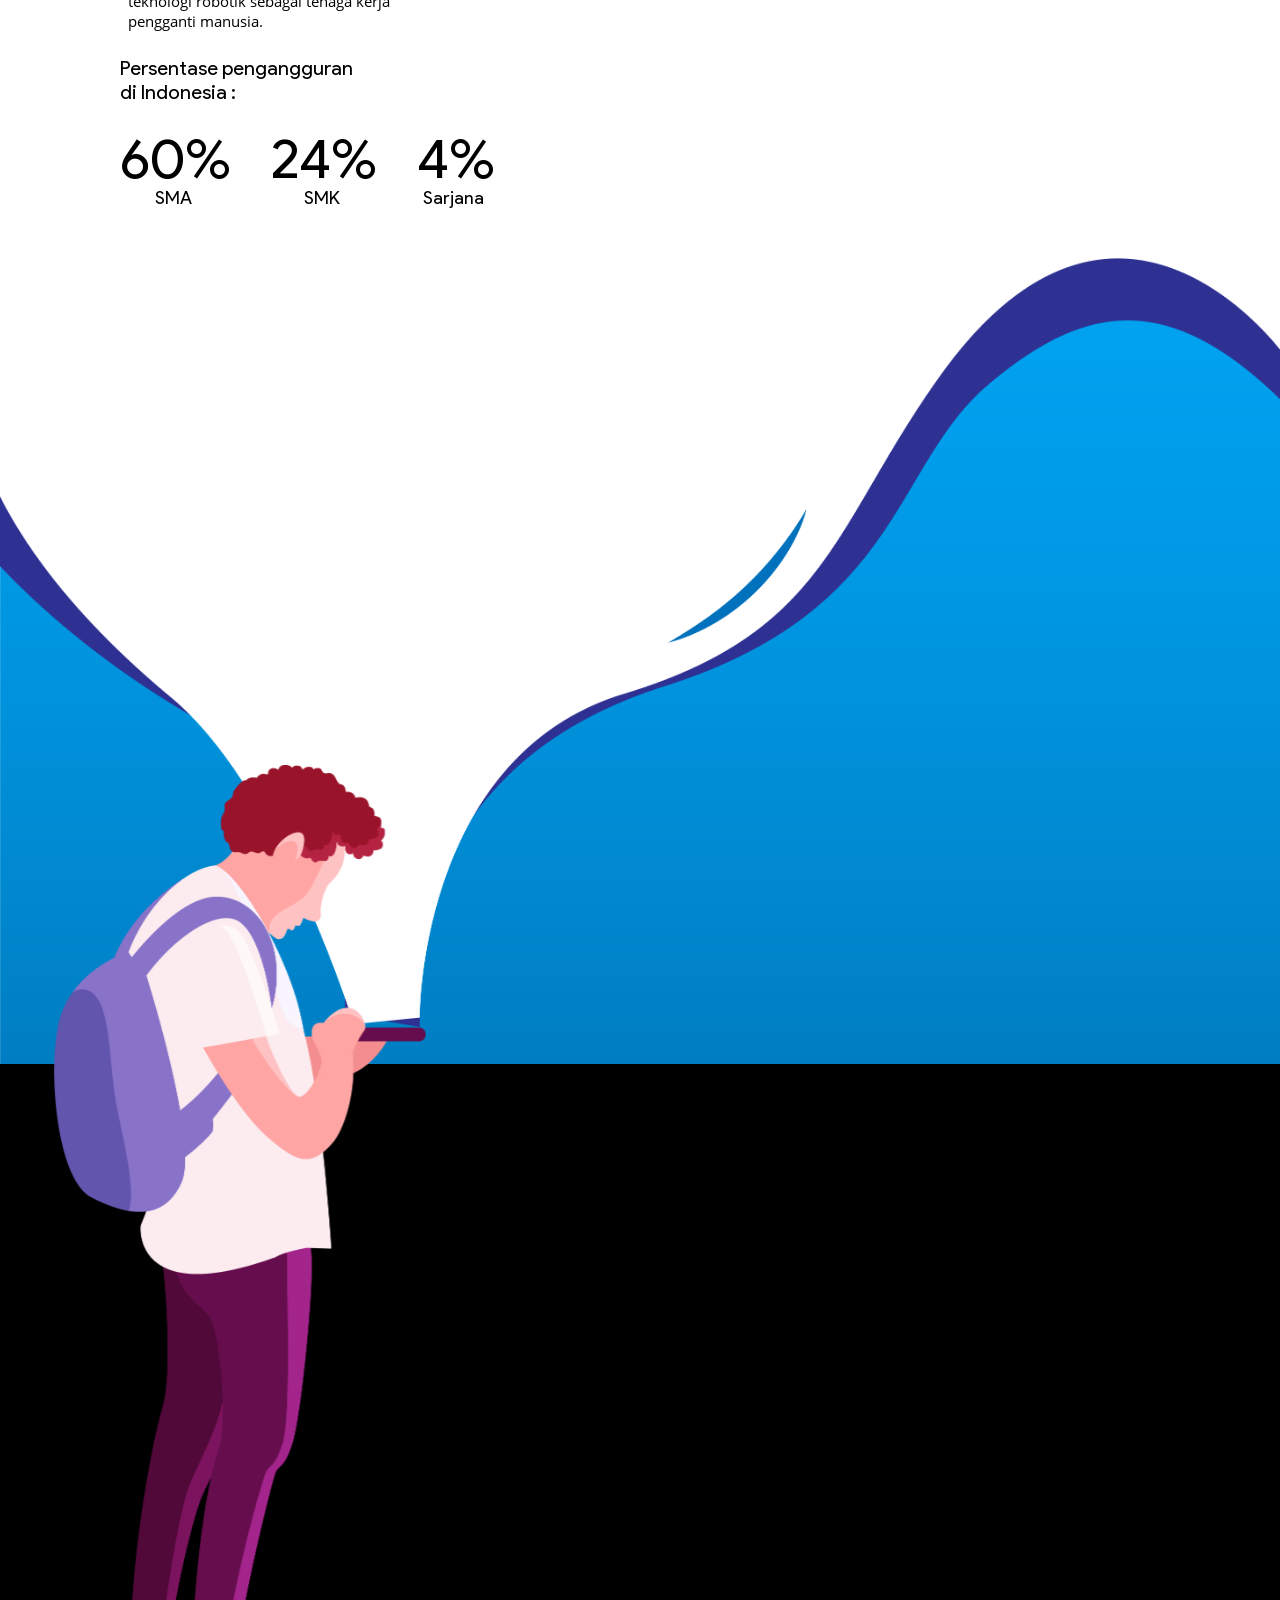
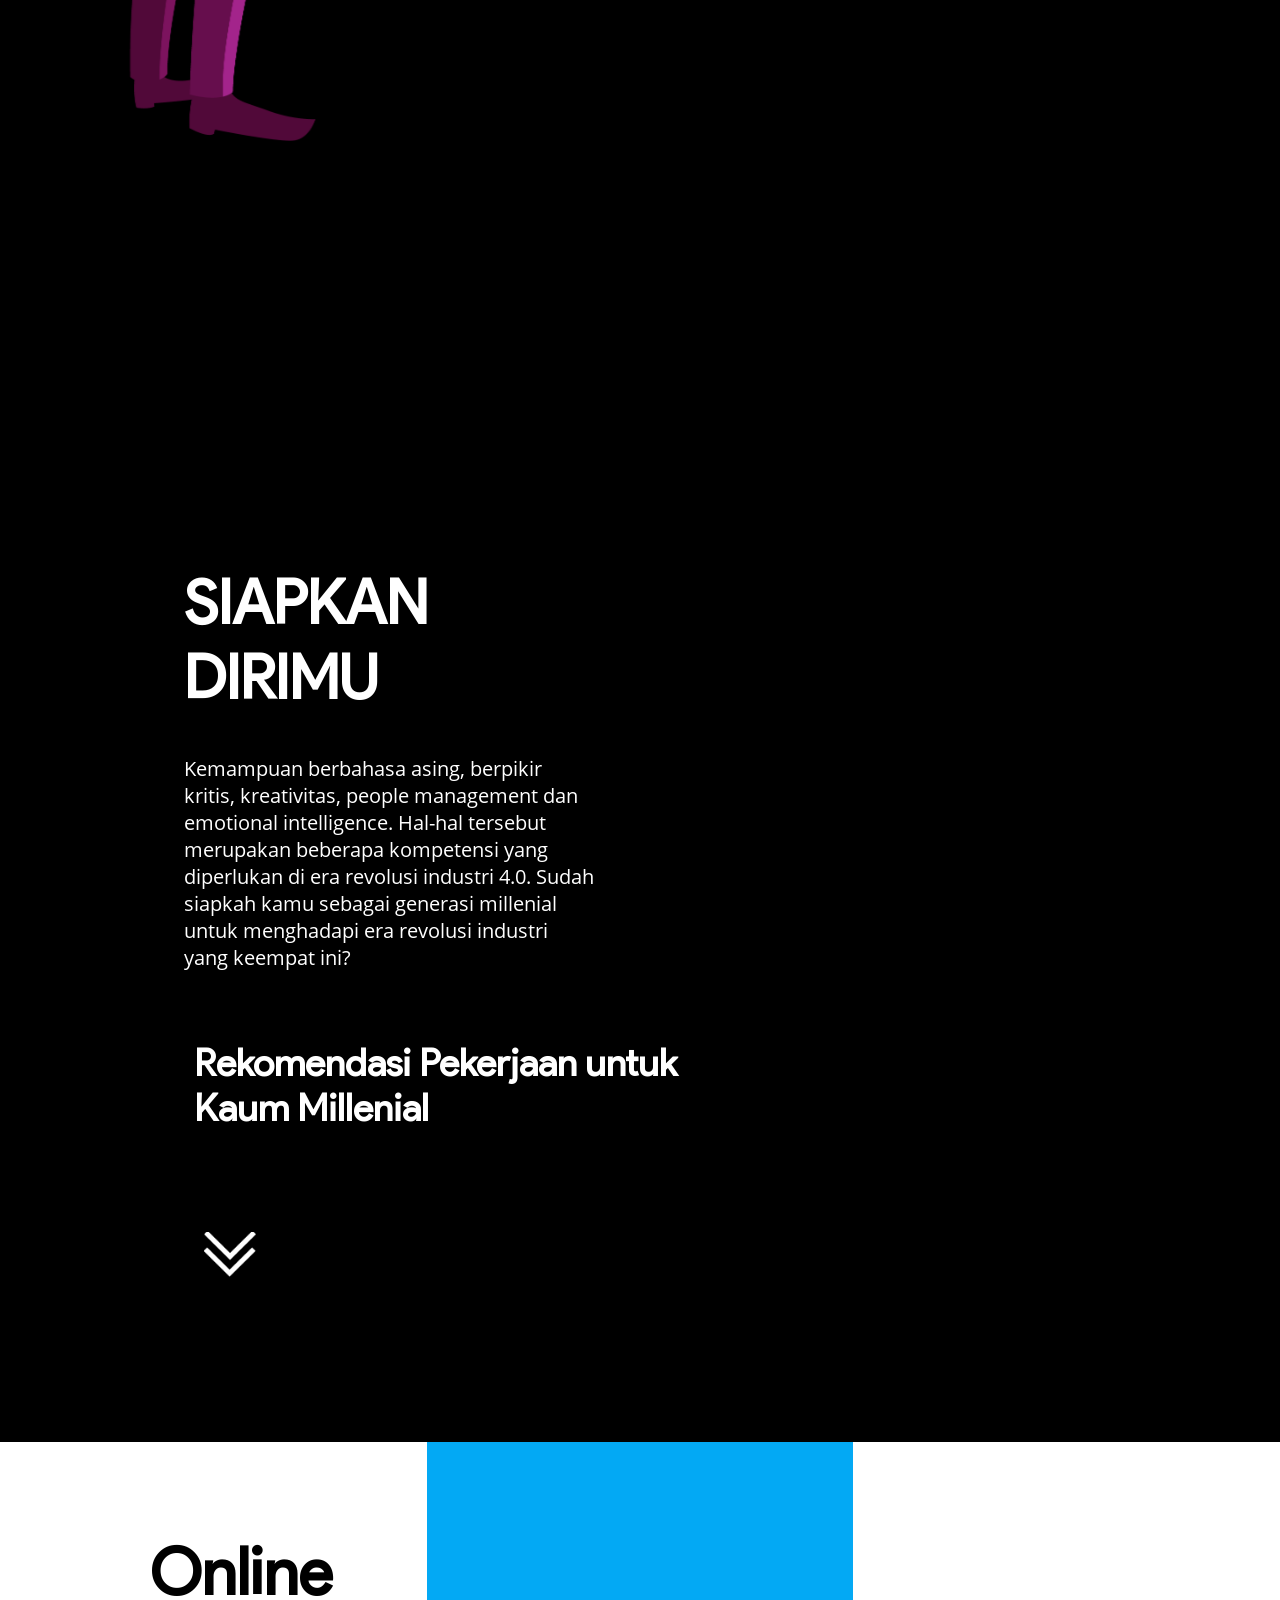
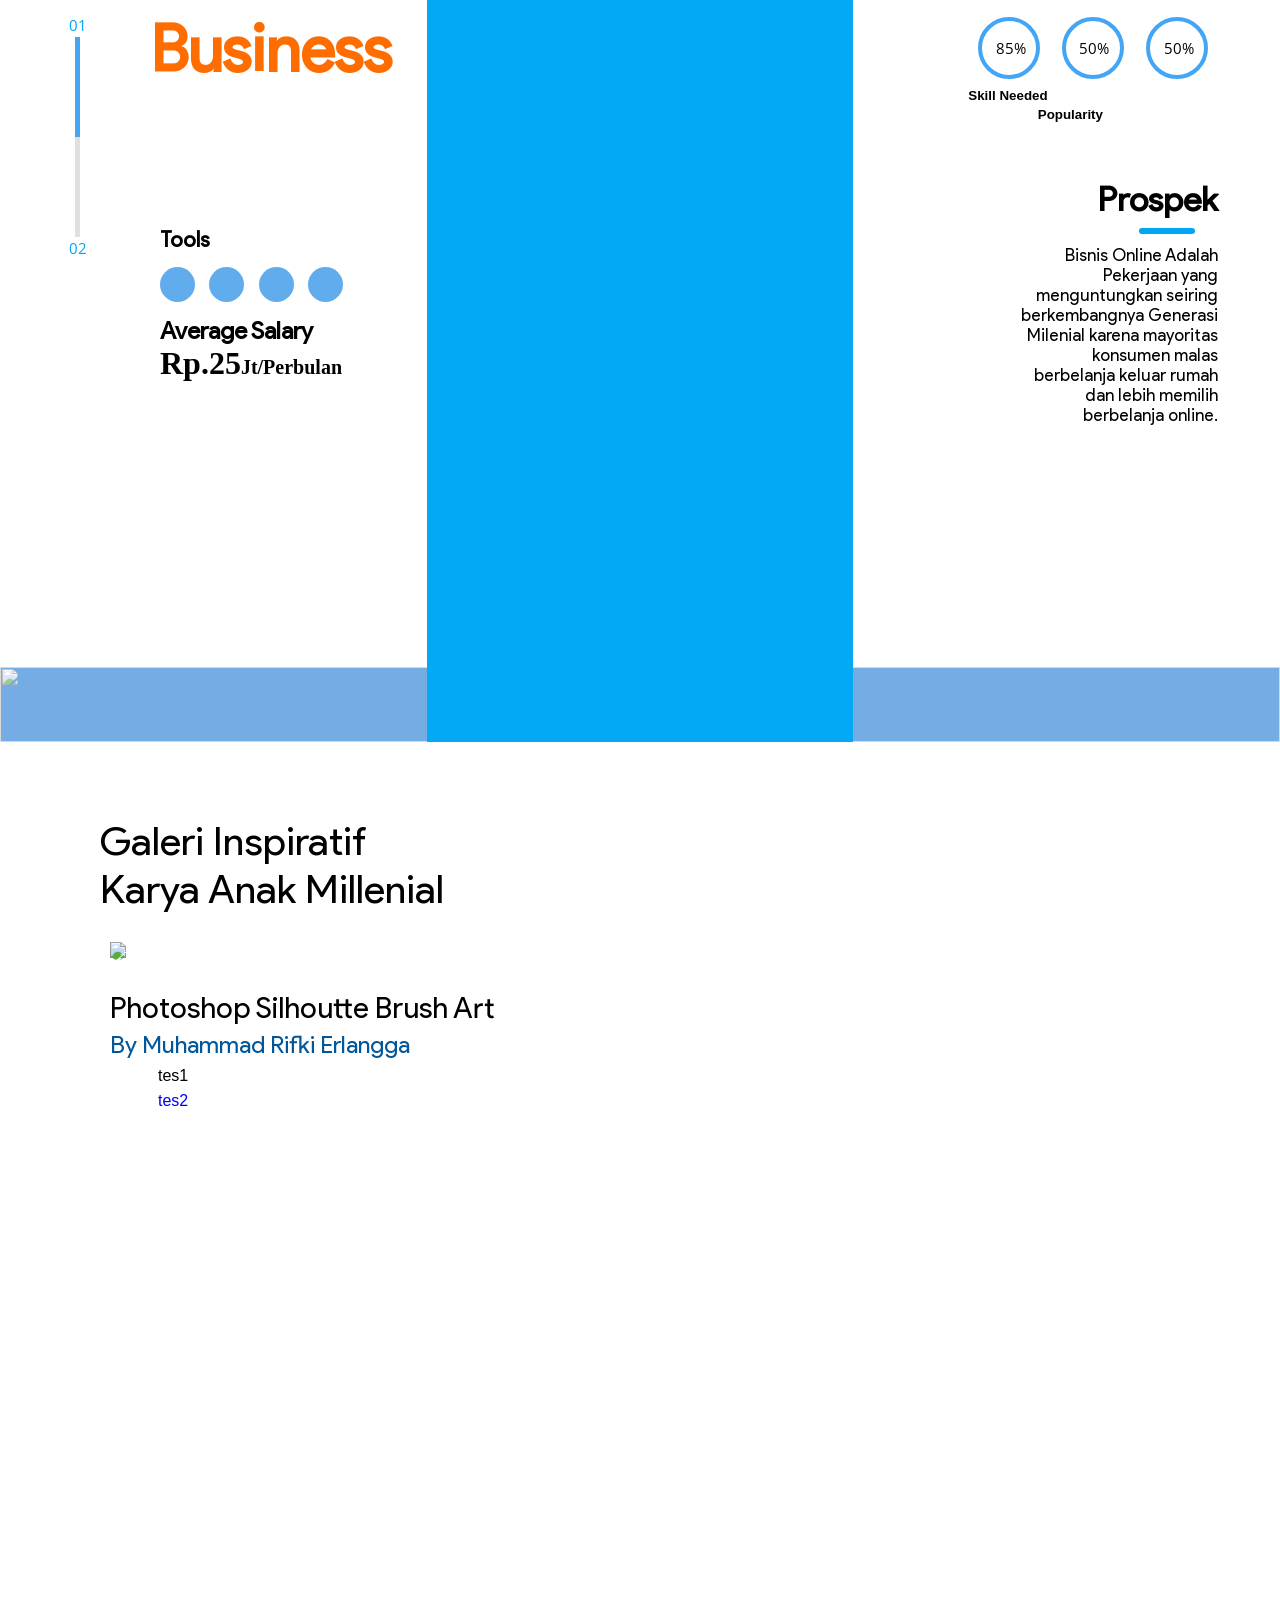
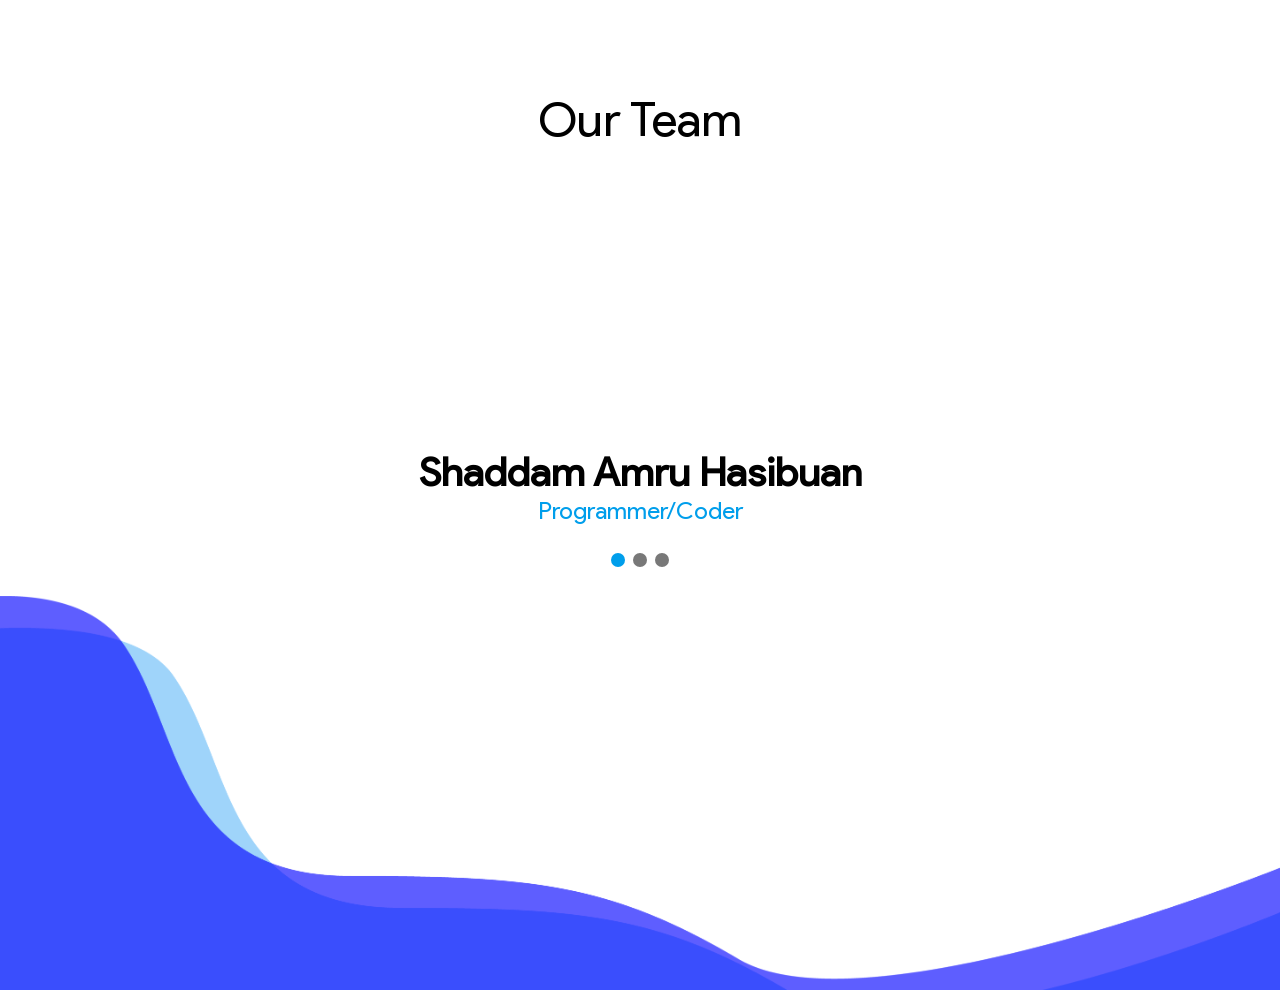
==== commit 5ead6bab: "Almost done" ====
--- a/index.html
+++ b/index.html
@@ -51,17 +51,17 @@
     </nav>
 
 <!-- 1 -->
+<div class="slideshow-container">
+<img class="particle centersolute loop-alternate-infinity" src="img/particle.png">
+<img class="particle2 centersolute loop-alternate-infinity" src="img/particle2.png">
+
 <div class="mySlides fade" >
-    <img class="particle centersolute loop-alternate-infinity" src="img/particle.png">
-    <img class="particle2 centersolute loop-alternate-infinity" src="img/particle2.png">
   	<p class="title white">Millenials</p>
   	<img src="img/man.png" class="centersolute hm" style="width: 15%; margin-top: 8.3rem;">
 </div>
 
 <!-- 2 -->
 <div class="mySlides fade" >
-  <img class="particle centersolute loop-alternate-infinity" src="img/particle.png">
-  <img class="particle2 centersolute loop-alternate-infinity" src="img/particle2.png">
   <p class="title white">Millenials</p>
   <img src="img/man2.png" class="centersolute hm" style="width: 11%; margin-top: 8.3rem; margin:right
   30px;">
@@ -70,7 +70,7 @@
   <!-- Next and previous buttons -->
   <a class="prev" id="prevSlide" onclick="plusSlides(-1)"><img src="img/leftarrow.png"></a>
   <a class="next" id="nextSlide" onclick="plusSlides(1)"><img src="img/rightarrow.png"></a>
-
+	</div>
   <!-- SVG -->
   <svg version="1.1" id="Layer_1" xmlns="http://www.w3.org/2000/svg" xmlns:xlink="http://www.w3.org/1999/xlink" x="0px" y="0px"
      viewBox="0 0 1366 878" style="enable-background:new 0 0 1366 768;" xml:space="preserve">
@@ -215,302 +215,325 @@
   </div>  
 </div>
   </section>
-  <section  id="jobs" >
-    <span id="item-one"></span>
-    <span id="item-two"></span>
-    <span id="item-three"></span>
-    <span id="item-four"></span>
-    <span id="item-five"></span>
-    <div class="carousel-item item-one">
-        <div class="kolom">
-            <div class="kolom4" data-aos="fade-right" data-aos-duration="500" data-aos-offset="400">
-              <p style="position: absolute; color: #00A5F4; margin-left: 69px; margin-top:173px;" class="secondaryfont">01</p>
-              <p style="position: absolute; color: #00A5F4; margin-left: 69px; margin-top:396px;" class="secondaryfont">02</p>
-              <div class="vl2" style="position: absolute;"></div>
-              <div class="vl " style="position: absolute;"></div>
-                  
-              <div class="title3">
-          <p class="normalfont m-0" style="margin-left: 140px; margin-top: 60px; font-weight: 600;">Online</p>
-          <p class="normalfont m-0" style="margin-left: 140px; color: #ff6d00; font-weight: 600;">Business</p>
-          </div>
-          <p class="normalfont m-0"style="margin-top:75px; margin-left: 160px; font-size: 16pt; font-weight:700;" >Tools</p>
-          <span style="height: 35px; width: 35px;background-color: #1e88e5b2; border-radius: 50% ;display: inline-block; margin-left: 160px; margin-top: 15px;"></span>
-          <span class="dotbisnis"></span>
-          <span class="dotbisnis"></span>
-          <span class="dotbisnis"></span>
-          <p class="normalfont m-0 " style="font-size: 18pt; margin-left: 160px; font-weight: 600; margin-top: 10px;">Average Salary</p>
-          <span style="margin-left: 160px; font-family:'roboto thin'; font-size: 24pt; font-weight: 600; margin-top: 10px;" >Rp.25<a>Jt/Perbulan</a></span>
+  <section id="againts"style="background-color: black; z-index:5; overflow-y: hidden; overflow-x: hidden;">
+      <div class="kolom">
+      
+      <div class="kolom73">
+        <div class="primaryfont againts2" style="color: white; font-size: 46pt;">
+          <p class="m-0" data-aos="fade-down-left" data-aos-duration="500" data-aos-offset="200">SIAPKAN</p>
+          <p class="m-0" data-aos="fade-right" data-aos-duration="500" data-aos-offset="300">DIRIMU</p>
+          <p class="secondaryfont" data-aos="fade-left" data-aos-duration="400" data-aos-offset="300" style="font-size: 20px; font-weight: 200; margin-right: 7rem; padding-top:20px">Kemampuan berbahasa asing, berpikir kritis, kreativitas, people management dan emotional intelligence. Hal-hal tersebut merupakan beberapa kompetensi yang diperlukan di era revolusi industri 4.0. Sudah siapkah kamu sebagai generasi millenial untuk menghadapi era revolusi industri yang keempat ini?</p>
+          <p class="title3 normalfont" data-aos="fade-right" data-aos-duration="500" data-aos-offset="200" style="font-size: 28pt;">Rekomendasi Pekerjaan untuk Kaum Millenial</p>
+          <a href="#jobs"><img data-aos="fade-down" data-aos-duration="500" data-aos-offset="200" src="img/downarrow2.png" class="arrow"></a>
+        </div>  
+      </div>
+        </section>
+        <section  id="jobs" >
+          <span id="item-one"></span>
+          <span id="item-two"></span>
+          <span id="item-three"></span>
+          <span id="item-four"></span>
+          <span id="item-five"></span>
+          <div class="carousel-item item-one">
+              <div class="kolom">
+                  <div class="kolom4" data-aos="fade-right" data-aos-duration="500" data-aos-offset="400">
+                    <p style="position: absolute; color: #00A5F4; margin-left: 69px; margin-top:173px;" class="secondaryfont">01</p>
+                    <p style="position: absolute; color: #00A5F4; margin-left: 69px; margin-top:396px;" class="secondaryfont">02</p>
+                    <div class="vl2" style="position: absolute;"></div>
+                    <div class="vl " style="position: absolute;"></div>
+                        
+                    <div class="title3">
+                <p class="normalfont m-0" style="margin-left: 140px; margin-top: 60px; font-weight: 600;">Online</p>
+                <p class="normalfont m-0" style="margin-left: 140px; color: #ff6d00; font-weight: 600;">Business</p>
+                </div>
+                <p class="normalfont m-0"style="margin-top:75px; margin-left: 160px; font-size: 16pt; font-weight:700;" >Tools</p>
+                <span style="height: 35px; width: 35px;background-color: #1e88e5b2; border-radius: 50% ;display: inline-block; margin-left: 160px; margin-top: 15px;"></span>
+                <span class="dotbisnis"></span>
+                <span class="dotbisnis"></span>
+                <span class="dotbisnis"></span>
+                <p class="normalfont m-0 " style="font-size: 18pt; margin-left: 160px; font-weight: 600; margin-top: 10px;">Average Salary</p>
+                <span style="margin-left: 160px; font-family:'roboto thin'; font-size: 24pt; font-weight: 600; margin-top: 10px;" >Rp.25<a>Jt/Perbulan</a></span>
+                
+              </div>
+                  <div class="kolom4" style="background-color:#03a9f4; height: 100vh;">
+                    
+                <img src="img/ilustration_toko.png" data-aos="fade-up" data-aos-duration="500" data-aos-offset="400" class="centersolute" style="width:45%; padding-top: 8.5rem; bottom: 0;">
+                
+              </div>
+              <div class="kolom4">
+                
+                <p class="secondaryfont" style="position: absolute; font-size: 12 pt; margin-top: 196px;  z-index: 1; margin-left: 142.5px;">85%</p>
+                <p class="secondaryfont" style="position: absolute; font-size: 12 pt; margin-top: 196px;  z-index: 1; margin-left: 225.5px;">50%</p>
+                <p class="secondaryfont" style="position: absolute; font-size: 12 pt; margin-top: 196px;  z-index: 1; margin-left: 310.5px;">50%</p>
+                <div data-aos="zoom-in-up" data-aos-duration="500" data-aos-offset="400">
+                <span class="circlec" ></span>
+                <span class="circlec last2"></span>
+                <span class="circlec last2" ></span>
+                </div>
+                <div data-aos="fade-up" data-aos-duration="500" data-aos-offset="200" style="margin-left: 115px; margin-top: 4.5px; float: left;">
+                <p class="normal m-0 titlecircle">Skill Needed</p>
+              </div>
+              <div data-aos="fade-up" data-aos-duration="500" data-aos-offset="200" style="float: right; margin-right: 177px;">
+                <p class="normal titlecircle last2">Popularity</p>
+              </div>
+              <div data-aos="fade-up" data-aos-duration="500" data-aos-offset="200"style="position: absolute; margin-left: 293px;"> 
+                <p class="normal titlecircle last2">Education</p>
+              </div>
+              <p data-aos="fade-left" data-aos-duration="500" data-aos-offset="200" class="primaryfont m-0" style="font-size: 34px; margin-top: 95px; margin-left: 245px;">Prospek</p>
+              <hr style="border: 3px solid #00A5F4; border-radius: 5px; width: 3.5rem;float: right; margin-right: 85px;">
+              <div style="width: 200px; text-align: right; margin-left: 165px; margin-top: 25px; ">
+              <p data-aos="fade-right" data-aos-duration="500" data-aos-offset="200" class="normalfont" style="font-size: 17px;">Bisnis Online Adalah Pekerjaan yang menguntungkan seiring berkembangnya Generasi Milenial karena mayoritas konsumen malas berbelanja keluar rumah dan lebih memilih berbelanja online.</p>
+              </div>
+              </div>
+              <span class="circlebg" style="position: absolute; margin-top: 636px; margin-left: 65.8rem; z-index: 1;"></span>
+              <a class="arrow2 arrow-prev" href="#item-five" style=" z-index: 1; margin-top: 632px; margin-left:74.2rem;" ><div class="hovicon effect-9 sub-a mini" style="font-size: 24pt; "><</div></a> 
+              <a class="arrow2 arrow-next" href="#item-two" style=" z-index: 1; margin-top: 632px; margin-left:78rem;"> <div class="hovicon effect-9 sub-a mini" style="font-size: 24pt; ">></div></a> 
+              <img src="img/fluidbg.png"class="rectangle m-0" style="position: absolute;" >
+             
+              
+              </div>
           
-        </div>
-            <div class="kolom4" style="background-color:#03a9f4; height: 100vh;">
+           
+          </div>
+          
+          <div class="carousel-item item-two">
+              <div class="kolom">
+                  <div class="kolom4">
+                    <p style="position: absolute; color: #c62828; margin-left: 69px; margin-top:173px;" class="secondaryfont">02</p>
+                    <p style="position: absolute; color: #c62828; margin-left: 69px; margin-top:396px;" class="secondaryfont">03</p>
+                      <div class="v3" style="position: absolute;"></div>  
+                      <div class="vl2" style="position: absolute;"></div>  
+                    <div class="title3">
+                <p class="normalfont m-0" style="margin-left: 140px; margin-top: 60px; font-weight: 600;">Content</p>
+                <p class="normalfont m-0" style="margin-left: 140px; color: #002171; font-weight: 600;">Creator</p>
+                </div>
+                <p class="normalfont m-0"style="margin-top:75px; margin-left: 160px; font-size: 16pt; font-weight:700;" >Tools</p>
+                <span style="height: 35px; width: 35px;background-color: #c62828; border-radius: 50% ;display: inline-block; margin-left: 160px; margin-top: 15px;"></span>
+                <span class="dotbisnis2"></span>
+                <span class="dotbisnis2"></span>
+                <span class="dotbisnis2"></span>
+                <p class="normalfont m-0 " style="font-size: 18pt; margin-left: 160px; font-weight: 600; margin-top: 10px;">Average Salary</p>
+                <span style="margin-left: 160px; font-family:'roboto thin'; font-size: 24pt; font-weight: 600; margin-top: 10px;" >Rp.10<a>Jt/Perbulan</a></span>
+                
+              </div>
+                  <div class="kolom4" style="background-color:#c62828; height: 100vh;">
+                    
+                <img src="img/youtuber.png" class="centersolute" style="width:45%;  padding-top: 8.5rem; bottom: 0;">
+                
+              </div>
+              <div class="kolom4">
+                <p class="secondaryfont" style="position: absolute; font-size: 12 pt; margin-top: 196px;  z-index: 1; margin-left: 142.5px;">90%</p>
+                <p class="secondaryfont" style="position: absolute; font-size: 12 pt; margin-top: 196px;  z-index: 1; margin-left: 225.5px;">90%</p>
+                <p class="secondaryfont" style="position: absolute; font-size: 12 pt; margin-top: 196px;  z-index: 1; margin-left: 310.5px;">25%</p>
+                <span class="circlec2" ></span>
+                <span class="circlec2 last2"></span>
+                <span class="circlec2 last2" ></span>
+                <div style="margin-left: 115px; margin-top: 4.5px; float: left;">
+                <p class="normal m-0 titlecircle">Skill Needed</p>
+              </div>
+              <div style="float: right; margin-right: 177px;">
+                <p class="normal titlecircle last2">Popularity</p>
+              </div>
+              <div style="position: absolute; margin-left: 293px;"> 
+                <p class="normal titlecircle last2">Education</p>
+              </div>
+              <p class="primaryfont m-0" style="font-size: 34px; margin-top: 95px; margin-left: 245px;">Prospek</p>
+              <hr style="border: 3px solid#c62828; border-radius: 5px; width:3.5rem;float:right;margin-right:85px;">
+              <div style="width: 200px; text-align: right; margin-left: 165px; margin-top: 25px; ">
+              <p class="normalfont" style="font-size: 17px;">Content creator adalah pekerjaan yang sangat populer di generasi milenial, anda dapat mendapatkan uang dari video yang anda buat hanya dengan menggunakan kepercayaan diri dan kreativitas anda.</p>
+              </div>
+              </div>
+              <a class="arrow2 arrow-prev" href="#item-one" style=" z-index: 1; margin-top: 632px; margin-left:74.2rem;" ><div class="hovicon effect-9 sub-a mini" style="font-size: 24pt; "><</div></a> 
+              <a class="arrow2 arrow-next" href="#item-three" style=" z-index: 1; margin-top: 632px; margin-left:78rem;"> <div class="hovicon effect-9 sub-a mini" style="font-size: 24pt; ">></div></a>  
+              <div class="rectangle2" style="position: absolute;" > </div>
+              </div>
               
-          <img src="img/ilustration_toko.png" data-aos="fade-up" data-aos-duration="500" data-aos-offset="400" class="centersolute" style="width:45%; padding-top: 8.5rem; bottom: 0;">
+          </div>
           
-        </div>
-        <div class="kolom4">
+          <div class="carousel-item item-three">
+              <div class="kolom">
+                  <div class="kolom4">
+                    <p style="position: absolute; color: #01579b; margin-left: 69px; margin-top:173px;" class="secondaryfont">03</p>
+                    <p style="position: absolute; color: #01579b; margin-left: 69px; margin-top:396px;" class="secondaryfont">04</p>  
+                    <div class="v4" style="position: absolute;"></div>  
+                      <div class="vl2" style="position: absolute;"></div>  
+                    <div class="title3">
+                <p class="normalfont m-0" style="margin-left: 140px; margin-top: 60px; font-weight: 600;">Graphic</p>
+                <p class="normalfont m-0" style="margin-left: 140px; color: #A36E50; font-weight: 600;">Designer</p>
+                </div>
+                <p class="normalfont m-0"style="margin-top:75px; margin-left: 160px; font-size: 16pt; font-weight:700;" >Tools</p>
+                <span style="height: 35px; width: 35px;background-color: #01579b; border-radius: 50% ;display: inline-block; margin-left: 160px; margin-top: 15px;"></span>
+                <span class="dotbisnis3"></span>
+                <span class="dotbisnis3"></span>
+                <span class="dotbisnis3"></span>
+                <p class="normalfont m-0 " style="font-size: 18pt; margin-left: 160px; font-weight: 600; margin-top: 10px;">Average Salary</p>
+                <span style="margin-left: 160px; font-family:'roboto thin'; font-size: 24pt; font-weight: 600; margin-top: 10px;" >Rp.10<a>Jt/Perbulan</a></span>
+                
+              </div>
+                  <div class="kolom4" style="background-color:#01579b; height: 100vh;">
+                    
+                <img src="img/designer.png" class="centersolute" style="width:45%;  padding-top: 8.5rem; bottom: 0;">
+                
+              </div>
+              <div class="kolom4">
+                <p class="secondaryfont" style="position: absolute; font-size: 12 pt; margin-top: 196px;  z-index: 1; margin-left: 136.5px;">100%</p>
+                <p class="secondaryfont" style="position: absolute; font-size: 12 pt; margin-top: 196px;  z-index: 1; margin-left: 225.5px;">75%</p>
+                <p class="secondaryfont" style="position: absolute; font-size: 12 pt; margin-top: 196px;  z-index: 1; margin-left: 310.5px;">40%</p>
+                <span class="circlec3" ></span>
+                <span class="circlec3 last2"></span>
+                <span class="circlec3 last2" ></span>
+                <div style="margin-left: 115px; margin-top: 4.5px; float: left;">
+                <p class="normal m-0 titlecircle">Skill Needed</p>
+              </div>
+              <div style="float: right; margin-right: 177px;">
+                <p class="normal titlecircle last2">Popularity</p>
+              </div>
+              <div style="position: absolute; margin-left: 293px;"> 
+                <p class="normal titlecircle last2">Education</p>
+              </div>
+              <p class="primaryfont m-0" style="font-size: 34px; margin-top: 95px; margin-left: 245px;">Prospek</p>
+              <hr style="border: 3px solid#01579b; border-radius: 5px; width: 3.5rem;float: right; margin-right: 85px;">
+              <div style="width: 200px; text-align: right; margin-left: 165px; margin-top: 25px; ">
+              <p class="normalfont" style="font-size: 17px;">Anda mempunyai minat dalam bidang seni? Mungkin inilah pekerjaan yang cocok untuk anda di era milenial karena populernya digitalisasi yang selalu membutuhkan sebuah design.</p>
+              </div>
+              </div>
+              <a class="arrow2 arrow-prev" href="#item-two" style=" z-index: 1; margin-top: 632px; margin-left:74.2rem;" ><div class="hovicon effect-9 sub-a mini" style="font-size: 24pt; "><</div></a> 
+              <a class="arrow2 arrow-next" href="#item-four" style=" z-index: 1; margin-top: 632px; margin-left:78rem;"> <div class="hovicon effect-9 sub-a mini" style="font-size: 24pt; ">></div></a> 
+              <div class="rectangle5" style="position: absolute;" > </div>
+              </div>
+      
+             
+          </div>
+        
+          <div class="carousel-item item-four">
+              <div class="kolom">
+                  <div class="kolom4">
+                    <p style="position: absolute; color: #ff9100;  margin-left: 69px; margin-top:173px;" class="secondaryfont">04</p>
+                    <p style="position: absolute; color: #ff9100; margin-left: 69px; margin-top:396px;" class="secondaryfont">05</p>  
+                      <div class="v5" style="position: absolute;"></div>  
+                      <div class="vl2" style="position: absolute;"></div>  
+                    <div class="title3">
+                <p class="normalfont m-0" style="margin-left: 140px; margin-top: 60px; font-weight: 600;">Software</p>
+                <p class="normalfont m-0" style="margin-left: 140px; color: #5A9354;  font-weight: 600;">Engineer</p>
+                </div>
+                <p class="normalfont m-0"style="margin-top:75px; margin-left: 160px; font-size: 16pt; font-weight:700;" >Tools</p>
+                <span style="height: 35px; width: 35px;background-color: #ff9100; border-radius: 50% ;display: inline-block; margin-left: 160px; margin-top: 15px;"></span>
+                <span class="dotbisnis4"></span>
+                <span class="dotbisnis4"></span>
+                <span class="dotbisnis4"></span>
+                <p class="normalfont m-0 " style="font-size: 18pt; margin-left: 160px; font-weight: 600; margin-top: 10px;">Average Salary</p>
+                <span style="margin-left: 160px; font-family:'roboto thin'; font-size: 24pt; font-weight: 600; margin-top: 10px;" >Rp.10<a>Jt/Perbulan</a></span>
+                
+              </div>
+                  <div class="kolom4" style="background-color:#ff9100;  height: 100vh;">
+                    
+                <img src="img/programmer.png" class="centersolute" style="width:40%;  padding-top: 8.5rem; bottom: 0;">
+                
+              </div>
+              <div class="kolom4">
+                <p class="secondaryfont" style="position: absolute; font-size: 12 pt; margin-top: 196px;  z-index: 1; margin-left: 142.5px;">95%</p>
+                <p class="secondaryfont" style="position: absolute; font-size: 12 pt; margin-top: 196px;  z-index: 1; margin-left: 225.5px;">55%</p>
+                <p class="secondaryfont" style="position: absolute; font-size: 12 pt; margin-top: 196px;  z-index: 1; margin-left: 310.5px;">80%</p>
+                <span class="circlec4" ></span>
+                <span class="circlec4 last2"></span>
+                <span class="circlec4 last2" ></span>
+                <div style="margin-left: 115px; margin-top: 4.5px; float: left;">
+                <p class="normal m-0 titlecircle">Skill Needed</p>
+              </div>
+              <div style="float: right; margin-right: 177px;">
+                <p class="normal titlecircle last2">Popularity</p>
+              </div>
+              <div style="position: absolute; margin-left: 293px;"> 
+                <p class="normal titlecircle last2">Education</p>
+              </div>
+              <p class="primaryfont m-0" style="font-size: 34px; margin-top: 95px; margin-left: 245px;">Prospek</p>
+              <hr style="border: 3px solid#ff9100; border-radius: 5px; width: 3.5rem;float: right; margin-right: 85px;">
+              <div style="width: 200px; text-align: right; margin-left: 165px; margin-top: 25px; ">
+              <p class="normalfont" style="font-size: 17px;">Pekerjaan ini adalah pekerjaan yang paling banyak dibutuhkan karena di era millenial ini, semua orang membutuhkan aplikasi yang dapat membantu & mempercepat pekerjaan mereka .</p>
+              </div>
+              </div>
+              <a class="arrow2 arrow-prev" href="#item-three" style=" z-index: 1; margin-top: 632px; margin-left:74.2rem;" ><div class="hovicon effect-9 sub-a mini" style="font-size: 24pt; "><</div></a> 
+              <a class="arrow2 arrow-next" href="#item-five" style=" z-index: 1; margin-top: 632px; margin-left:78rem;"> <div class="hovicon effect-9 sub-a mini" style="font-size: 24pt; ">></div></a> 
+              <div class="rectangle3" style="position: absolute;" > </div>
+              </div>
+      
+             
+          </div>
+          <div class="carousel-item item-five">
+              <div class="kolom">
+                  <div class="kolom4">
+                    <p style="position: absolute; color: #313357;  margin-left: 69px; margin-top:173px;" class="secondaryfont">05</p>
+                    <p style="position: absolute; color: #313357; margin-left: 69px; margin-top:396px;" class="secondaryfont">01</p>  
+                    <div class="v4" style="position: absolute;"></div>  
+                      <div class="vl2" style="position: absolute;"></div>  
+                    <div class="title3">
+                <p class="normalfont m-0" style="margin-left: 140px; margin-top: 60px; font-weight: 600;">Esport</p>
+                <p class="normalfont m-0" style="margin-left: 140px; color: #FF2962;  font-weight: 600;">Player</p>
+                </div>
+                <p class="normalfont m-0"style="margin-top:75px; margin-left: 160px; font-size: 16pt; font-weight:700;" >Tools</p>
+                <span style="height: 35px; width: 35px;background-color: #313357; border-radius: 50% ;display: inline-block; margin-left: 160px; margin-top: 15px;"></span>
+                <span class="dotbisnis5"></span>
+                <span class="dotbisnis5"></span>
+                <span class="dotbisnis5"></span>
+                <p class="normalfont m-0 " style="font-size: 18pt; margin-left: 160px; font-weight: 600; margin-top: 10px;">Average Salary</p>
+                <span style="margin-left: 160px; font-family:'roboto thin'; font-size: 24pt; font-weight: 600; margin-top: 10px;" >Rp.10<a>Jt/Perbulan</a></span>
+                
+              </div>
+                  <div class="kolom4" style="background-color:#313357;  height: 100vh; ">
+                    
+                <img src="img/gamer.png" class="centersolute" style="width:40%;  padding-top: 8.5rem; bottom: 0;">
+                
+              </div>
+              <div class="kolom4">
+                <p class="secondaryfont" style="position: absolute; font-size: 12 pt; margin-top: 196px;  z-index: 1; margin-left: 142.5px;">90%</p>
+                <p class="secondaryfont" style="position: absolute; font-size: 12 pt; margin-top: 196px;  z-index: 1; margin-left: 225.5px;">70%</p>
+                <p class="secondaryfont" style="position: absolute; font-size: 12 pt; margin-top: 196px;  z-index: 1; margin-left: 310.5px;">20%</p>
+                <span class="circlec5" ></span>
+                <span class="circlec5 last2"></span>
+                <span class="circlec5 last2" ></span>
+                <div style="margin-left: 115px; margin-top: 4.5px; float: left;">
+                <p class="normal m-0 titlecircle">Skill Needed</p>
+              </div>
+              <div style="float: right; margin-right: 177px;">
+                <p class="normal titlecircle last2">Popularity</p>
+              </div>
+              <div style="position: absolute; margin-left: 293px;"> 
+                <p class="normal titlecircle last2">Education</p>
+              </div>
+              <p class="primaryfont m-0" style="font-size: 34px; margin-top: 95px; margin-left: 245px;">Prospek</p>
+              <hr style="border: 3px solid#01579b; border-radius: 5px; width: 3.5rem;float: right; margin-right: 85px;">
+              <div style="width: 200px; text-align: right; margin-left: 165px; margin-top: 25px; ">
+              <p class="normalfont" style="font-size: 17px;">Esport atau juga bisa dibilang Electronic Sport adalah pekerjaan yang berkembang sangat pesat bagi generasi milenial, bagaimana tidak? dengan bermain videogame anda dapat mendapatkan miliaran rupiah.</p>
+              </div>
+              </div>
+              <a class="arrow2 arrow-prev" href="#item-four" style=" z-index: 1; margin-top: 632px; margin-left:74.2rem;" ><div class="hovicon effect-9 sub-a mini" style="font-size: 24pt; "><</div></a> 
+              <a class="arrow2 arrow-next" href="#item-one" style=" z-index: 1; margin-top: 632px; margin-left:78rem;"> <div class="hovicon effect-9 sub-a mini" style="font-size: 24pt; ">></div></a> 
+              <div class="rectangle4" style="position: absolute;" > </div>
+              </div>
+      
+             
+          </div>
+        </section>
+        <section style="height: 100vh;">
+            <p class="normalfont" style="color:black; z-index: 10; position: absolute; font-size: 30pt; color: black; margin-top:75px; margin-left: 100px; ">Galeri Inspiratif<br>Karya Anak Millenial</p> 
+          <span id="car-one"></span>
+            <span id="car-two"></span>
+            <span id="car-three"></span>
+            <span id="car-four"></span>
+            <span id="car-five"></span>
+            <div class="carousel-item car-one" style="margin-top: 200px; margin-left: 110px;">
+      <img src="img/Asset 19.png" style="width: 10%;position: absolute;" >
+              <img src="img/brush.jpg" style="width: 45%; border-radius:35px;">
+              <a class="arrow2 arrow-prev" href="#car-four" style=" z-index: 999; margin-top: 125px; margin-left: 2rem; color: black" >tes1</a> 
+              <a class="arrow2 arrow-next" href="#car-two" style=" z-index: 1; margin-top: 150px; margin-left:2rem;">tes2</a> 
+              <p class="normalfont" style="color:black; z-index: 10; position: absolute; font-size: 22pt; color: black;  ">Photoshop Silhoutte Brush Art <br>
+                <a style="color:#01579b; font-size: 18pt;">  By Muhammad Rifki Erlangga</a></p>
+            </div>
+            <div class="carousel-item car-two" style="margin-top: 200px; margin-left: 110px;">
+      bbb
+          </div>
           
-          <p class="secondaryfont" style="position: absolute; font-size: 12 pt; margin-top: 196px;  z-index: 1; margin-left: 142.5px;">85%</p>
-          <p class="secondaryfont" style="position: absolute; font-size: 12 pt; margin-top: 196px;  z-index: 1; margin-left: 225.5px;">50%</p>
-          <p class="secondaryfont" style="position: absolute; font-size: 12 pt; margin-top: 196px;  z-index: 1; margin-left: 310.5px;">50%</p>
-          <div data-aos="zoom-in-up" data-aos-duration="500" data-aos-offset="400">
-          <span class="circlec" ></span>
-          <span class="circlec last2"></span>
-          <span class="circlec last2" ></span>
-          </div>
-          <div data-aos="fade-up" data-aos-duration="500" data-aos-offset="200" style="margin-left: 115px; margin-top: 4.5px; float: left;">
-          <p class="normal m-0 titlecircle">Skill Needed</p>
-        </div>
-        <div data-aos="fade-up" data-aos-duration="500" data-aos-offset="200" style="float: right; margin-right: 177px;">
-          <p class="normal titlecircle last2">Popularity</p>
-        </div>
-        <div data-aos="fade-up" data-aos-duration="500" data-aos-offset="200"style="position: absolute; margin-left: 293px;"> 
-          <p class="normal titlecircle last2">Education</p>
-        </div>
-        <p data-aos="fade-left" data-aos-duration="500" data-aos-offset="200" class="primaryfont m-0" style="font-size: 34px; margin-top: 95px; margin-left: 245px;">Prospek</p>
-        <hr style="border: 3px solid #00A5F4; border-radius: 5px; width: 3.5rem;float: right; margin-right: 85px;">
-        <div style="width: 200px; text-align: right; margin-left: 165px; margin-top: 25px; ">
-        <p data-aos="fade-right" data-aos-duration="500" data-aos-offset="200" class="normalfont" style="font-size: 17px;">Lorem ipsum dolor sit amet, consectetur adipiscing elit. Donec 
-          aliquam nisi orci, ac gravida lectus imperdiet in. Nulla quis eros v
-          itae magna scelerisque congue. Sed sed libero massa.</p>
-        </div>
-        </div>
-        <span class="circlebg" style="position: absolute; margin-top: 636px; margin-left: 65.8rem; z-index: 1;"></span>
-        <a class="arrow2 arrow-prev" href="#item-five" style=" z-index: 1; margin-top: 632px; margin-left:74.2rem;" ><div class="hovicon effect-9 sub-a mini" style="font-size: 24pt; "><</div></a> 
-        <a class="arrow2 arrow-next" href="#item-two" style=" z-index: 1; margin-top: 632px; margin-left:78rem;"> <div class="hovicon effect-9 sub-a mini" style="font-size: 24pt; ">></div></a> 
-        <div class="rectangle m-0" style="position: absolute;" >
-       
-        </div>
-        </div>
-    
-     
-    </div>
-    
-    <div class="carousel-item item-two">
-        <div class="kolom">
-            <div class="kolom4">
-              <p style="position: absolute; color: #c62828; margin-left: 69px; margin-top:173px;" class="secondaryfont">02</p>
-              <p style="position: absolute; color: #c62828; margin-left: 69px; margin-top:396px;" class="secondaryfont">03</p>
-                <div class="v3" style="position: absolute;"></div>  
-                <div class="vl2" style="position: absolute;"></div>  
-              <div class="title3">
-          <p class="normalfont m-0" style="margin-left: 140px; margin-top: 60px; font-weight: 600;">Content</p>
-          <p class="normalfont m-0" style="margin-left: 140px; color: #002171; font-weight: 600;">Creator</p>
-          </div>
-          <p class="normalfont m-0"style="margin-top:75px; margin-left: 160px; font-size: 16pt; font-weight:700;" >Tools</p>
-          <span style="height: 35px; width: 35px;background-color: #c62828; border-radius: 50% ;display: inline-block; margin-left: 160px; margin-top: 15px;"></span>
-          <span class="dotbisnis2"></span>
-          <span class="dotbisnis2"></span>
-          <span class="dotbisnis2"></span>
-          <p class="normalfont m-0 " style="font-size: 18pt; margin-left: 160px; font-weight: 600; margin-top: 10px;">Average Salary</p>
-          <span style="margin-left: 160px; font-family:'roboto thin'; font-size: 24pt; font-weight: 600; margin-top: 10px;" >Rp.10<a>Jt/Perbulan</a></span>
-          
-        </div>
-            <div class="kolom4" style="background-color:#c62828; height: 100vh;">
-              
-          <img src="img/youtuber.png" class="centersolute" style="width:45%;  padding-top: 8.5rem; bottom: 0;">
-          
-        </div>
-        <div class="kolom4">
-          <p class="secondaryfont" style="position: absolute; font-size: 12 pt; margin-top: 196px;  z-index: 1; margin-left: 142.5px;">85%</p>
-          <p class="secondaryfont" style="position: absolute; font-size: 12 pt; margin-top: 196px;  z-index: 1; margin-left: 225.5px;">50%</p>
-          <p class="secondaryfont" style="position: absolute; font-size: 12 pt; margin-top: 196px;  z-index: 1; margin-left: 310.5px;">50%</p>
-          <span class="circlec2" ></span>
-          <span class="circlec2 last2"></span>
-          <span class="circlec2 last2" ></span>
-          <div style="margin-left: 115px; margin-top: 4.5px; float: left;">
-          <p class="normal m-0 titlecircle">Skill Needed</p>
-        </div>
-        <div style="float: right; margin-right: 177px;">
-          <p class="normal titlecircle last2">Popularity</p>
-        </div>
-        <div style="position: absolute; margin-left: 293px;"> 
-          <p class="normal titlecircle last2">Education</p>
-        </div>
-        <p class="primaryfont m-0" style="font-size: 34px; margin-top: 95px; margin-left: 245px;">Prospek</p>
-        <hr style="border: 3px solid#c62828; border-radius: 5px; width:3.5rem;float:right;margin-right:85px;">
-        <div style="width: 200px; text-align: right; margin-left: 165px; margin-top: 25px; ">
-        <p class="normalfont" style="font-size: 17px;">Lorem ipsum dolor sit amet, consectetur adipiscing elit. Donec 
-          aliquam nisi orci, ac gravida lectus imperdiet in. Nulla quis eros v
-          itae magna scelerisque congue. Sed sed libero massa.</p>
-        </div>
-        </div>
-        <a class="arrow2 arrow-prev" href="#item-one" style=" z-index: 1; margin-top: 632px; margin-left:74.2rem;" ><div class="hovicon effect-9 sub-a mini" style="font-size: 24pt; "><</div></a> 
-        <a class="arrow2 arrow-next" href="#item-three" style=" z-index: 1; margin-top: 632px; margin-left:78rem;"> <div class="hovicon effect-9 sub-a mini" style="font-size: 24pt; ">></div></a>  
-        <div class="rectangle2" style="position: absolute;" > </div>
-        </div>
-        
-    </div>
-    
-    <div class="carousel-item item-three">
-        <div class="kolom">
-            <div class="kolom4">
-              <p style="position: absolute; color: #01579b; margin-left: 69px; margin-top:173px;" class="secondaryfont">03</p>
-              <p style="position: absolute; color: #01579b; margin-left: 69px; margin-top:396px;" class="secondaryfont">04</p>  
-              <div class="v4" style="position: absolute;"></div>  
-                <div class="vl2" style="position: absolute;"></div>  
-              <div class="title3">
-          <p class="normalfont m-0" style="margin-left: 140px; margin-top: 60px; font-weight: 600;">Graphic</p>
-          <p class="normalfont m-0" style="margin-left: 140px; color: #A36E50; font-weight: 600;">Designer</p>
-          </div>
-          <p class="normalfont m-0"style="margin-top:75px; margin-left: 160px; font-size: 16pt; font-weight:700;" >Tools</p>
-          <span style="height: 35px; width: 35px;background-color: #01579b; border-radius: 50% ;display: inline-block; margin-left: 160px; margin-top: 15px;"></span>
-          <span class="dotbisnis3"></span>
-          <span class="dotbisnis3"></span>
-          <span class="dotbisnis3"></span>
-          <p class="normalfont m-0 " style="font-size: 18pt; margin-left: 160px; font-weight: 600; margin-top: 10px;">Average Salary</p>
-          <span style="margin-left: 160px; font-family:'roboto thin'; font-size: 24pt; font-weight: 600; margin-top: 10px;" >Rp.10<a>Jt/Perbulan</a></span>
-          
-        </div>
-            <div class="kolom4" style="background-color:#01579b; height: 100vh;">
-              
-          <img src="img/designer.png" class="centersolute" style="width:45%;  padding-top: 8.5rem; bottom: 0;">
-          
-        </div>
-        <div class="kolom4">
-          <p class="secondaryfont" style="position: absolute; font-size: 12 pt; margin-top: 196px;  z-index: 1; margin-left: 142.5px;">85%</p>
-          <p class="secondaryfont" style="position: absolute; font-size: 12 pt; margin-top: 196px;  z-index: 1; margin-left: 225.5px;">50%</p>
-          <p class="secondaryfont" style="position: absolute; font-size: 12 pt; margin-top: 196px;  z-index: 1; margin-left: 310.5px;">50%</p>
-          <span class="circlec3" ></span>
-          <span class="circlec3 last2"></span>
-          <span class="circlec3 last2" ></span>
-          <div style="margin-left: 115px; margin-top: 4.5px; float: left;">
-          <p class="normal m-0 titlecircle">Skill Needed</p>
-        </div>
-        <div style="float: right; margin-right: 177px;">
-          <p class="normal titlecircle last2">Popularity</p>
-        </div>
-        <div style="position: absolute; margin-left: 293px;"> 
-          <p class="normal titlecircle last2">Education</p>
-        </div>
-        <p class="primaryfont m-0" style="font-size: 34px; margin-top: 95px; margin-left: 245px;">Prospek</p>
-        <hr style="border: 3px solid#01579b; border-radius: 5px; width: 3.5rem;float: right; margin-right: 85px;">
-        <div style="width: 200px; text-align: right; margin-left: 165px; margin-top: 25px; ">
-        <p class="normalfont" style="font-size: 17px;">Lorem ipsum dolor sit amet, consectetur adipiscing elit. Donec 
-          aliquam nisi orci, ac gravida lectus imperdiet in. Nulla quis eros v
-          itae magna scelerisque congue. Sed sed libero massa.</p>
-        </div>
-        </div>
-        <a class="arrow2 arrow-prev" href="#item-two" style=" z-index: 1; margin-top: 632px; margin-left:74.2rem;" ><div class="hovicon effect-9 sub-a mini" style="font-size: 24pt; "><</div></a> 
-        <a class="arrow2 arrow-next" href="#item-four" style=" z-index: 1; margin-top: 632px; margin-left:78rem;"> <div class="hovicon effect-9 sub-a mini" style="font-size: 24pt; ">></div></a> 
-        <div class="rectangle5" style="position: absolute;" > </div>
-        </div>
-
-       
-    </div>
-  
-    <div class="carousel-item item-four">
-        <div class="kolom">
-            <div class="kolom4">
-              <p style="position: absolute; color: #ff9100;  margin-left: 69px; margin-top:173px;" class="secondaryfont">04</p>
-              <p style="position: absolute; color: #ff9100; margin-left: 69px; margin-top:396px;" class="secondaryfont">05</p>  
-                <div class="v5" style="position: absolute;"></div>  
-                <div class="vl2" style="position: absolute;"></div>  
-              <div class="title3">
-          <p class="normalfont m-0" style="margin-left: 140px; margin-top: 60px; font-weight: 600;">Software</p>
-          <p class="normalfont m-0" style="margin-left: 140px; color: #5A9354;  font-weight: 600;">Engineer</p>
-          </div>
-          <p class="normalfont m-0"style="margin-top:75px; margin-left: 160px; font-size: 16pt; font-weight:700;" >Tools</p>
-          <span style="height: 35px; width: 35px;background-color: #ff9100; border-radius: 50% ;display: inline-block; margin-left: 160px; margin-top: 15px;"></span>
-          <span class="dotbisnis4"></span>
-          <span class="dotbisnis4"></span>
-          <span class="dotbisnis4"></span>
-          <p class="normalfont m-0 " style="font-size: 18pt; margin-left: 160px; font-weight: 600; margin-top: 10px;">Average Salary</p>
-          <span style="margin-left: 160px; font-family:'roboto thin'; font-size: 24pt; font-weight: 600; margin-top: 10px;" >Rp.10<a>Jt/Perbulan</a></span>
-          
-        </div>
-            <div class="kolom4" style="background-color:#ff9100;  height: 100vh;">
-              
-          <img src="img/programmer.png" class="centersolute" style="width:40%;  padding-top: 8.5rem; bottom: 0;">
-          
-        </div>
-        <div class="kolom4">
-          <p class="secondaryfont" style="position: absolute; font-size: 12 pt; margin-top: 196px;  z-index: 1; margin-left: 142.5px;">85%</p>
-          <p class="secondaryfont" style="position: absolute; font-size: 12 pt; margin-top: 196px;  z-index: 1; margin-left: 225.5px;">50%</p>
-          <p class="secondaryfont" style="position: absolute; font-size: 12 pt; margin-top: 196px;  z-index: 1; margin-left: 310.5px;">50%</p>
-          <span class="circlec4" ></span>
-          <span class="circlec4 last2"></span>
-          <span class="circlec4 last2" ></span>
-          <div style="margin-left: 115px; margin-top: 4.5px; float: left;">
-          <p class="normal m-0 titlecircle">Skill Needed</p>
-        </div>
-        <div style="float: right; margin-right: 177px;">
-          <p class="normal titlecircle last2">Popularity</p>
-        </div>
-        <div style="position: absolute; margin-left: 293px;"> 
-          <p class="normal titlecircle last2">Education</p>
-        </div>
-        <p class="primaryfont m-0" style="font-size: 34px; margin-top: 95px; margin-left: 245px;">Prospek</p>
-        <hr style="border: 3px solid#ff9100; border-radius: 5px; width: 3.5rem;float: right; margin-right: 85px;">
-        <div style="width: 200px; text-align: right; margin-left: 165px; margin-top: 25px; ">
-        <p class="normalfont" style="font-size: 17px;">Lorem ipsum dolor sit amet, consectetur adipiscing elit. Donec 
-          aliquam nisi orci, ac gravida lectus imperdiet in. Nulla quis eros v
-          itae magna scelerisque congue. Sed sed libero massa.</p>
-        </div>
-        </div>
-        <a class="arrow2 arrow-prev" href="#item-three" style=" z-index: 1; margin-top: 632px; margin-left:74.2rem;" ><div class="hovicon effect-9 sub-a mini" style="font-size: 24pt; "><</div></a> 
-        <a class="arrow2 arrow-next" href="#item-five" style=" z-index: 1; margin-top: 632px; margin-left:78rem;"> <div class="hovicon effect-9 sub-a mini" style="font-size: 24pt; ">></div></a> 
-        <div class="rectangle3" style="position: absolute;" > </div>
-        </div>
-
-       
-    </div>
-    <div class="carousel-item item-five">
-        <div class="kolom">
-            <div class="kolom4">
-              <p style="position: absolute; color: #313357;  margin-left: 69px; margin-top:173px;" class="secondaryfont">05</p>
-              <p style="position: absolute; color: #313357; margin-left: 69px; margin-top:396px;" class="secondaryfont">01</p>  
-              <div class="v4" style="position: absolute;"></div>  
-                <div class="vl2" style="position: absolute;"></div>  
-              <div class="title3">
-          <p class="normalfont m-0" style="margin-left: 140px; margin-top: 60px; font-weight: 600;">Esport</p>
-          <p class="normalfont m-0" style="margin-left: 140px; color: #FF2962;  font-weight: 600;">Player</p>
-          </div>
-          <p class="normalfont m-0"style="margin-top:75px; margin-left: 160px; font-size: 16pt; font-weight:700;" >Tools</p>
-          <span style="height: 35px; width: 35px;background-color: #313357; border-radius: 50% ;display: inline-block; margin-left: 160px; margin-top: 15px;"></span>
-          <span class="dotbisnis5"></span>
-          <span class="dotbisnis5"></span>
-          <span class="dotbisnis5"></span>
-          <p class="normalfont m-0 " style="font-size: 18pt; margin-left: 160px; font-weight: 600; margin-top: 10px;">Average Salary</p>
-          <span style="margin-left: 160px; font-family:'roboto thin'; font-size: 24pt; font-weight: 600; margin-top: 10px;" >Rp.10<a>Jt/Perbulan</a></span>
-          
-        </div>
-            <div class="kolom4" style="background-color:#313357;  height: 100vh; ">
-              
-          <img src="img/gamer.png" class="centersolute" style="width:40%;  padding-top: 8.5rem; bottom: 0;">
-          
-        </div>
-        <div class="kolom4">
-          <p class="secondaryfont" style="position: absolute; font-size: 12 pt; margin-top: 196px;  z-index: 1; margin-left: 142.5px;">85%</p>
-          <p class="secondaryfont" style="position: absolute; font-size: 12 pt; margin-top: 196px;  z-index: 1; margin-left: 225.5px;">50%</p>
-          <p class="secondaryfont" style="position: absolute; font-size: 12 pt; margin-top: 196px;  z-index: 1; margin-left: 310.5px;">50%</p>
-          <span class="circlec5" ></span>
-          <span class="circlec5 last2"></span>
-          <span class="circlec5 last2" ></span>
-          <div style="margin-left: 115px; margin-top: 4.5px; float: left;">
-          <p class="normal m-0 titlecircle">Skill Needed</p>
-        </div>
-        <div style="float: right; margin-right: 177px;">
-          <p class="normal titlecircle last2">Popularity</p>
-        </div>
-        <div style="position: absolute; margin-left: 293px;"> 
-          <p class="normal titlecircle last2">Education</p>
-        </div>
-        <p class="primaryfont m-0" style="font-size: 34px; margin-top: 95px; margin-left: 245px;">Prospek</p>
-        <hr style="border: 3px solid#01579b; border-radius: 5px; width: 3.5rem;float: right; margin-right: 85px;">
-        <div style="width: 200px; text-align: right; margin-left: 165px; margin-top: 25px; ">
-        <p class="normalfont" style="font-size: 17px;">Lorem ipsum dolor sit amet, consectetur adipiscing elit. Donec 
-          aliquam nisi orci, ac gravida lectus imperdiet in. Nulla quis eros v
-          itae magna scelerisque congue. Sed sed libero massa.</p>
-        </div>
-        </div>
-        <a class="arrow2 arrow-prev" href="#item-four" style=" z-index: 1; margin-top: 632px; margin-left:74.2rem;" ><div class="hovicon effect-9 sub-a mini" style="font-size: 24pt; "><</div></a> 
-        <a class="arrow2 arrow-next" href="#item-one" style=" z-index: 1; margin-top: 632px; margin-left:78rem;"> <div class="hovicon effect-9 sub-a mini" style="font-size: 24pt; ">></div></a> 
-        <div class="rectangle4" style="position: absolute;"></div>
-        </div>
-
-       
-    </div>
-  </section>
+        </section>
 <section id="footer">
   <div class="profile">
     <p data-aos="fade-down" data-aos-duration="500" data-aos-offset="300" class="normalfont" style="font-size: 3rem; margin-bottom: 30px">Our Team</p>
@@ -531,9 +554,6 @@
   </div>
 </div>
 <div class="block">
-
-
-<div class="secondaryfont" style="position: absolute; font-size:20px; margin-top:7rem; margin-left: 3.5rem;">@Hiedescom 2019</div>
 <img class="foot" src="img/bg_footer.png">
 </section>
 </body>
--- a/style.css
+++ b/style.css
@@ -73,6 +73,12 @@
   vertical-align: middle;
   max-width: 100%;
 }
+.mySlides {display: none}
+/* Slideshow container */
+.slideshow-container {
+  margin: auto;
+}
+
 section {
   display: block;
   position: relative;
@@ -337,7 +343,12 @@
   text-decoration-line: underline;
 }
 /* Fading animation */
-
+.fade {
+  -webkit-animation-name: fade;
+  -webkit-animation-duration: 1.5s;
+  animation-name: fade;
+  animation-duration: 1.5s;
+}
 
 @-webkit-keyframes fade {
   from {opacity: .4} 
@@ -347,6 +358,11 @@
 @keyframes fade {
   from {opacity: .4} 
   to {opacity: 1}
+}
+
+/* On smaller screens, decrease text size */
+@media only screen and (max-width: 300px) {
+  .prev, .next,.text {font-size: 11px}
 }
 .arrow{
 cursor: pointer;
@@ -1264,4 +1280,22 @@
   background-color: #009EEB;
   border-top-left-radius: 10px;
   border-top-right-radius: 10px;
+}
+
+.car-one {
+  z-index: 2;
+  opacity: 1;
+
+}
+*:target ~ .car-one {
+  opacity: 0;
+}
+
+#car-one:target ~ .car-one {
+  opacity: 1;
+}
+
+#car-two:target ~ .car-two, #car-three:target ~ .car-three, #car-four:target ~ .car-four, #car-five:target ~ .car-five {
+  z-index: 3;
+  opacity: 1;
 }
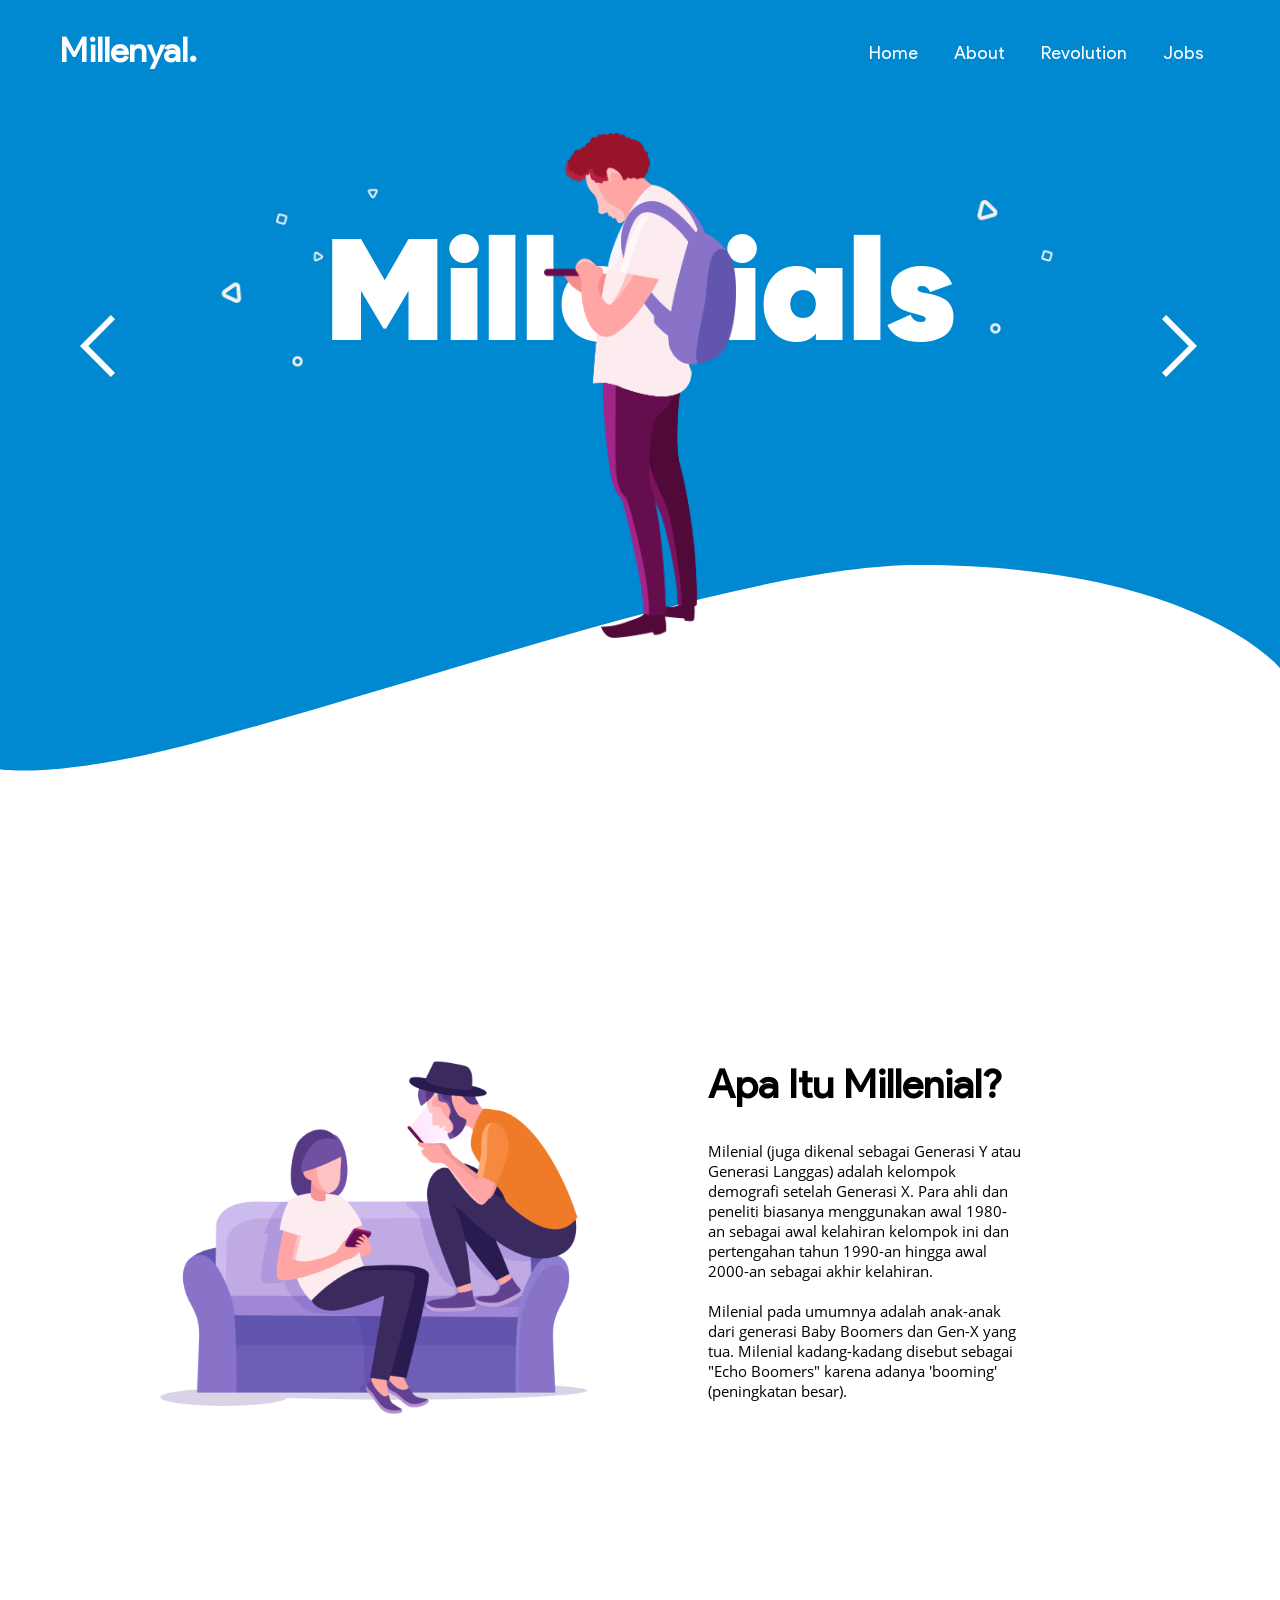
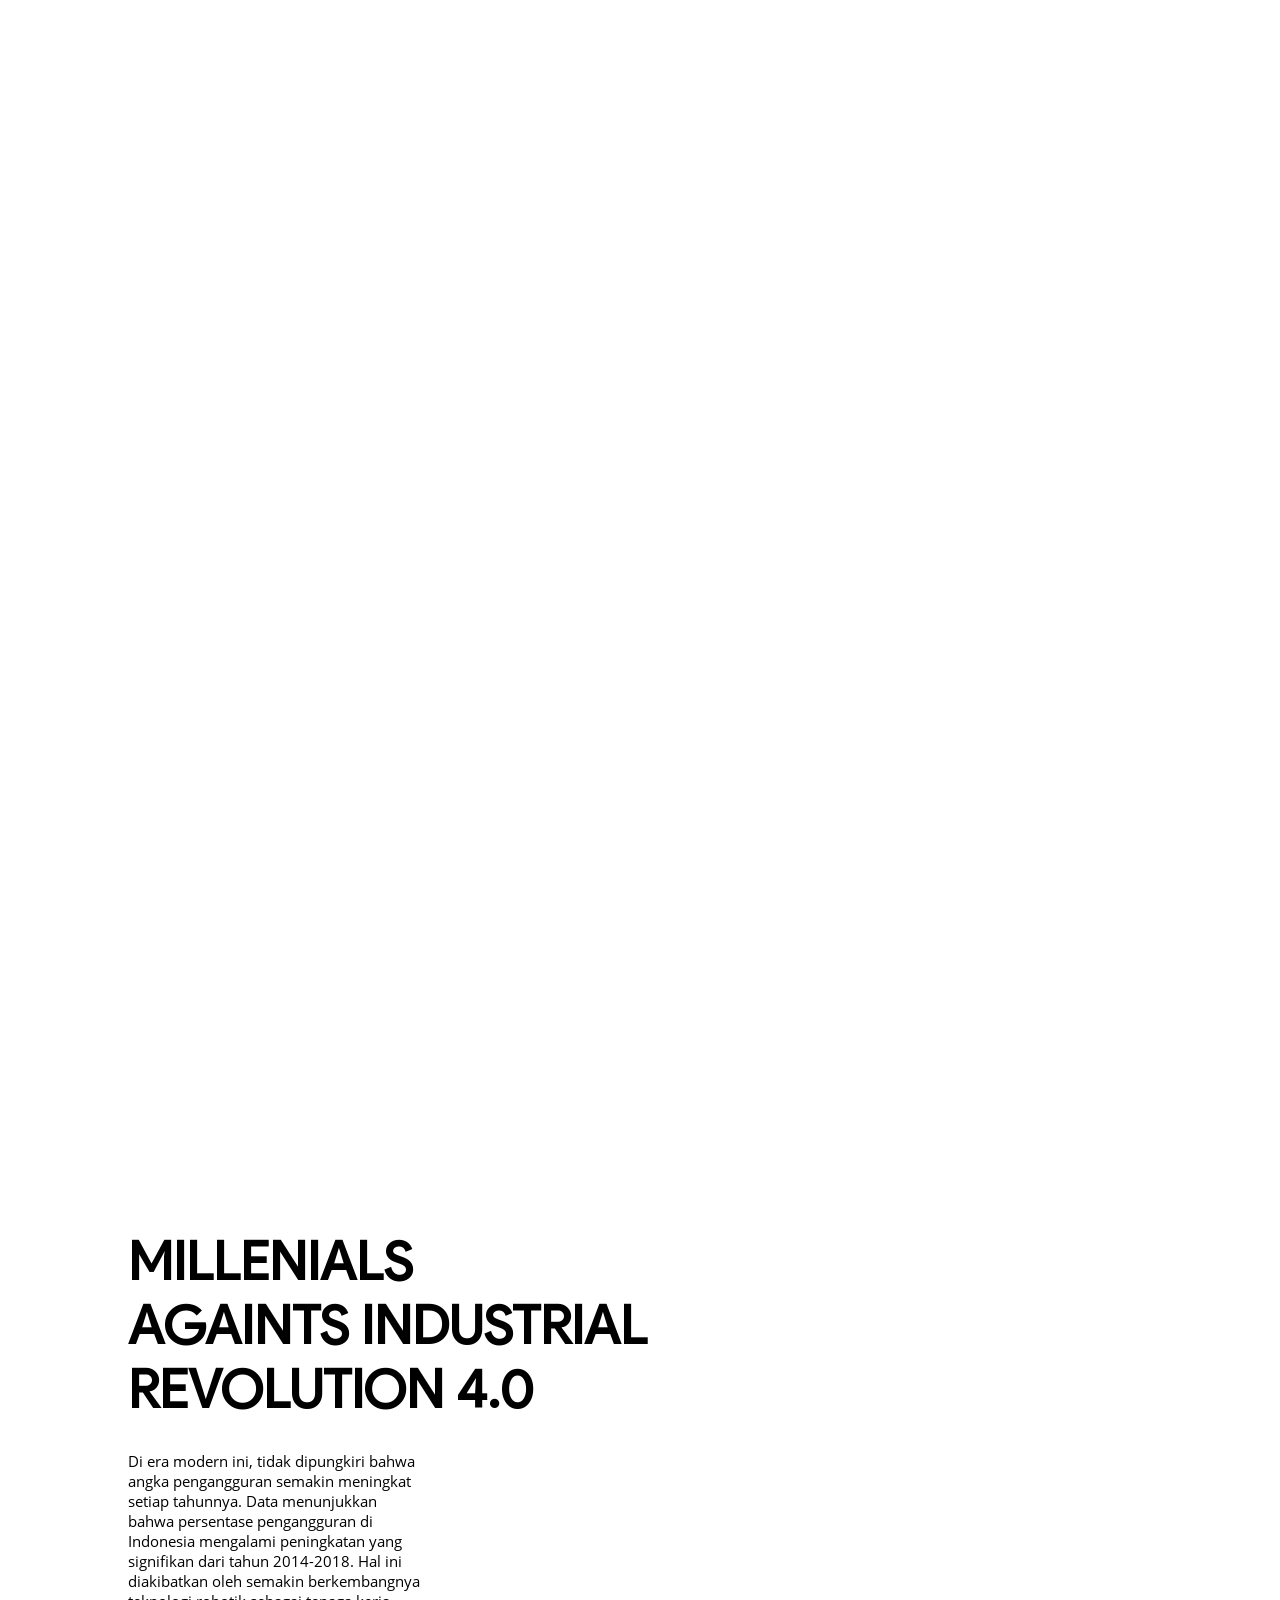
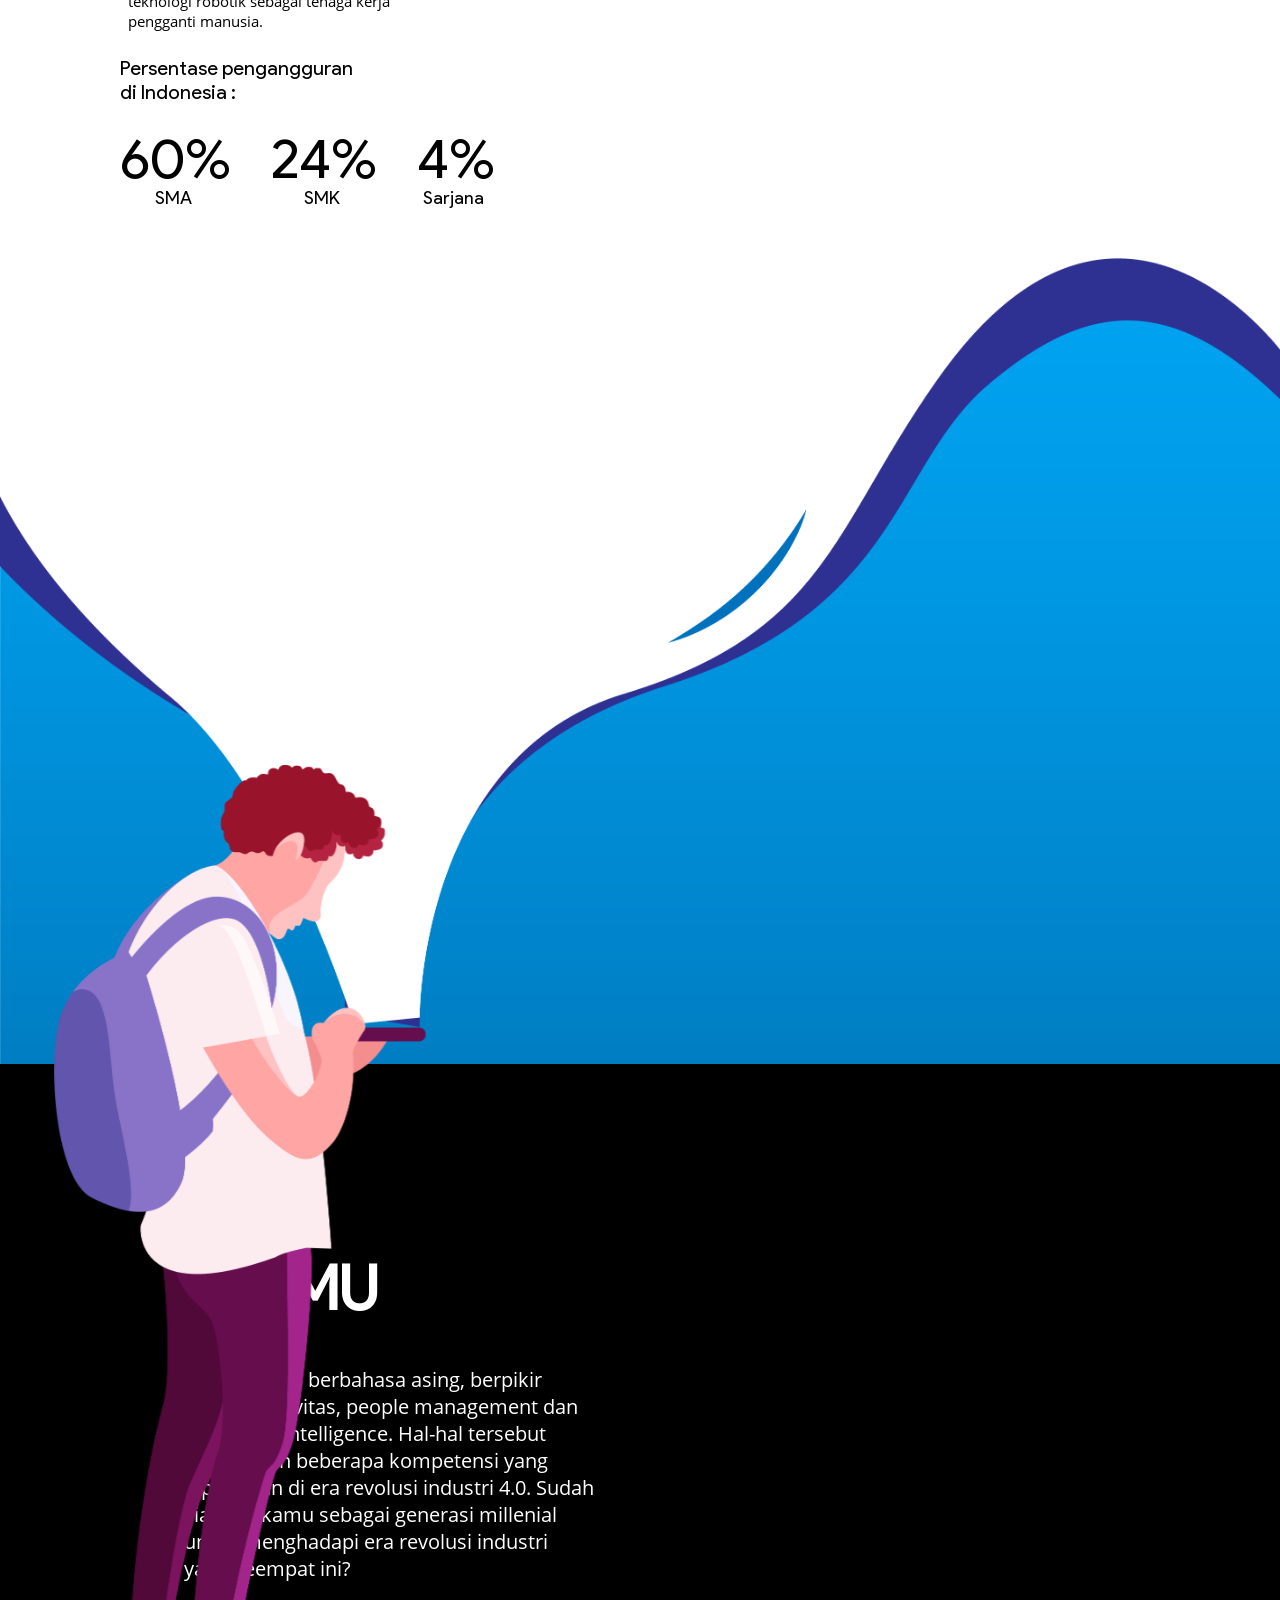
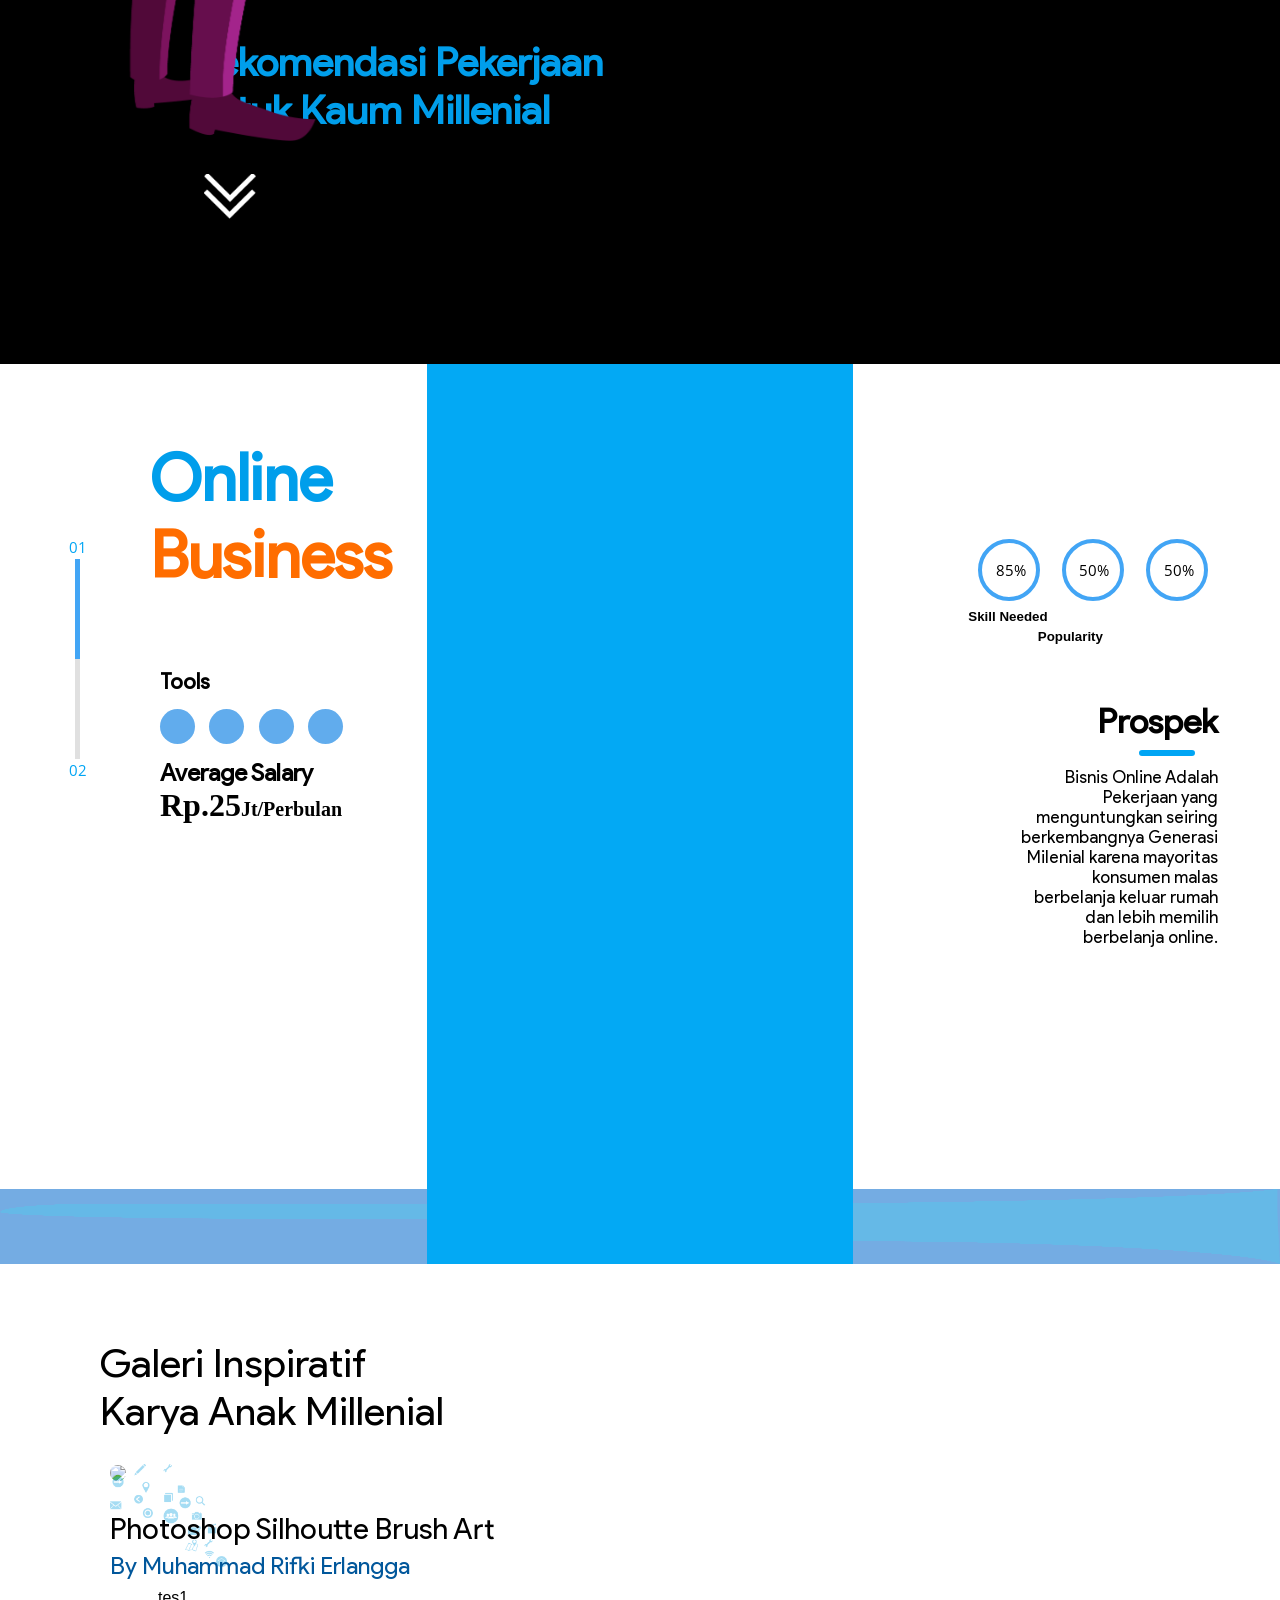
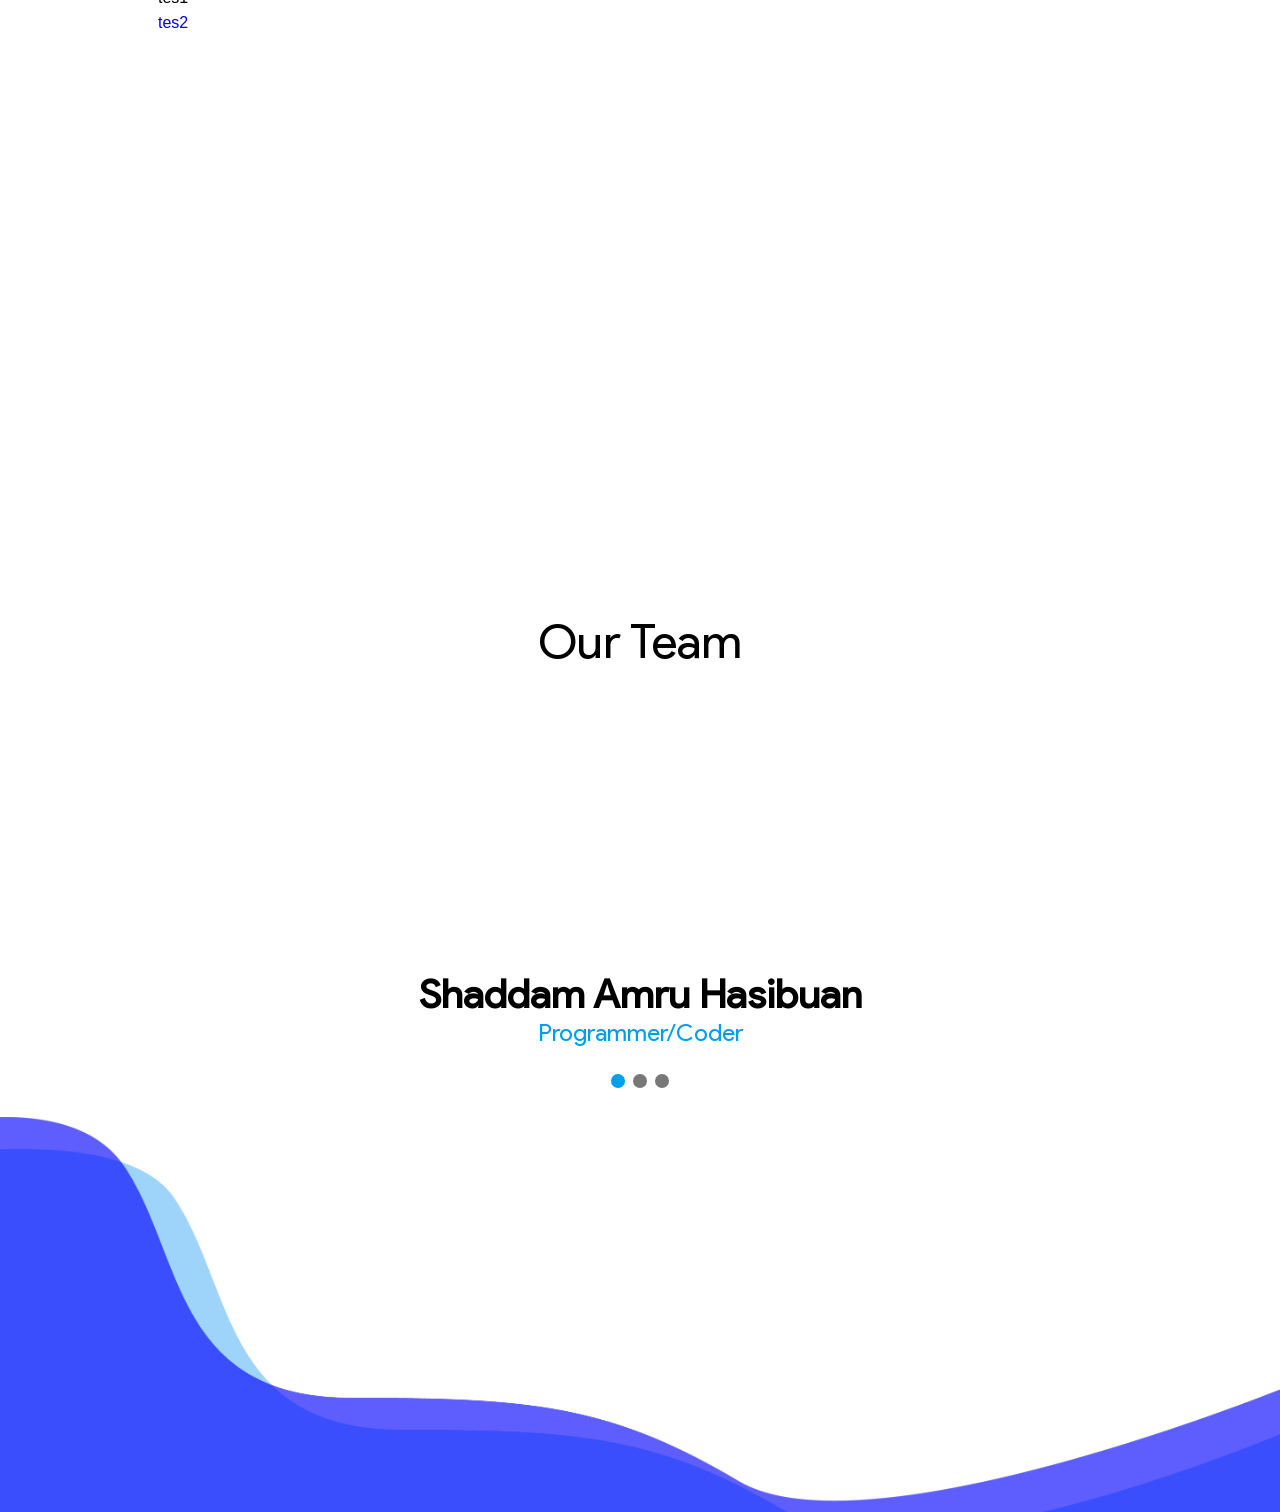
==== commit e0fb2680: "Section" ====
--- a/index.html
+++ b/index.html
@@ -201,30 +201,20 @@
   </div>
 
  <!-- end -->
-</section>    
-<section id="againts"style="background-color: black; z-index:5; overflow-y: hidden; overflow-x: hidden;">
-<div class="kolom">
-
-<div class="kolom73">
-  <div class="primaryfont againts2" style="color: white; font-size: 46pt;">
-    <p class="m-0" data-aos="fade-down-left" data-aos-duration="500" data-aos-offset="200">SIAPKAN</p>
-    <p class="m-0" data-aos="fade-right" data-aos-duration="500" data-aos-offset="300">DIRIMU</p>
-    <p class="secondaryfont" data-aos="fade-left" data-aos-duration="400" data-aos-offset="300" style="font-size: 20px; font-weight: 200; margin-right: 7rem; padding-top:20px">Kemampuan berbahasa asing, berpikir kritis, kreativitas, people management dan emotional intelligence. Hal-hal tersebut merupakan beberapa kompetensi yang diperlukan di era revolusi industri 4.0. Sudah siapkah kamu sebagai generasi millenial untuk menghadapi era revolusi industri yang keempat ini?</p>
-    <p class="title3 normalfont" data-aos="fade-right" data-aos-duration="500" data-aos-offset="200" style="font-size: 28pt;">Rekomendasi Pekerjaan untuk Kaum Millenial</p>
-    <a href="#jobs"><img data-aos="fade-down" data-aos-duration="500" data-aos-offset="200" src="img/downarrow2.png" class="arrow"></a>
-  </div>  
-</div>
   </section>
   <section id="againts"style="background-color: black; z-index:5; overflow-y: hidden; overflow-x: hidden;">
+      <div class="particle4" data-aos="fade-down-right" data-aos-offset="400" data-aos-duration="500">
+          <img src="img/particle_biru.png">
+        </div>
       <div class="kolom">
-      
       <div class="kolom73">
+        
         <div class="primaryfont againts2" style="color: white; font-size: 46pt;">
           <p class="m-0" data-aos="fade-down-left" data-aos-duration="500" data-aos-offset="200">SIAPKAN</p>
           <p class="m-0" data-aos="fade-right" data-aos-duration="500" data-aos-offset="300">DIRIMU</p>
           <p class="secondaryfont" data-aos="fade-left" data-aos-duration="400" data-aos-offset="300" style="font-size: 20px; font-weight: 200; margin-right: 7rem; padding-top:20px">Kemampuan berbahasa asing, berpikir kritis, kreativitas, people management dan emotional intelligence. Hal-hal tersebut merupakan beberapa kompetensi yang diperlukan di era revolusi industri 4.0. Sudah siapkah kamu sebagai generasi millenial untuk menghadapi era revolusi industri yang keempat ini?</p>
-          <p class="title3 normalfont" data-aos="fade-right" data-aos-duration="500" data-aos-offset="200" style="font-size: 28pt;">Rekomendasi Pekerjaan untuk Kaum Millenial</p>
-          <a href="#jobs"><img data-aos="fade-down" data-aos-duration="500" data-aos-offset="200" src="img/downarrow2.png" class="arrow"></a>
+          <p class="title3 normalfont" data-aos="fade-right" data-aos-duration="500" data-aos-offset="200" style="font-size: 30pt;">Rekomendasi Pekerjaan untuk Kaum Millenial</p>
+          <a href="#jobs"><img data-aos="fade-down" data-aos-duration="500" src="img/downarrow2.png" class="arrow"></a>
         </div>  
       </div>
         </section>
--- a/style.css
+++ b/style.css
@@ -369,11 +369,17 @@
 transition: 0.5s ease;
 width: 10%;
 margin-left: 20px;
-padding-bottom: 10rem
+padding-bottom: 5rem;
+animation: arrownime 0.5s infinite alternate;
 }
 .arrow:hover{
   transition: 0.5s ease;
-  padding-top: 2rem;
+  }
+
+@keyframes arrownime {
+    from {padding-top: 0rem;} 
+    to {margin-top: 2rem;
+      padding-bottom: 3rem;}
   }
 
 .navbar{
@@ -458,6 +464,13 @@
   width: 150px;
   right: 200px;
 }
+
+.particle4{
+  position: absolute;
+  width: 150px;
+  left: 55px;
+}
+
 
 .primaryfont{
   font-family: 'Product Sans';
@@ -690,8 +703,8 @@
   
 }
 .title3{
-  padding-top: 2rem;
-  padding-bottom: 4rem;
+  color: #009EEB;
+  padding-top: 1rem;
   margin-left: 10px;
   text-align: left;
 }
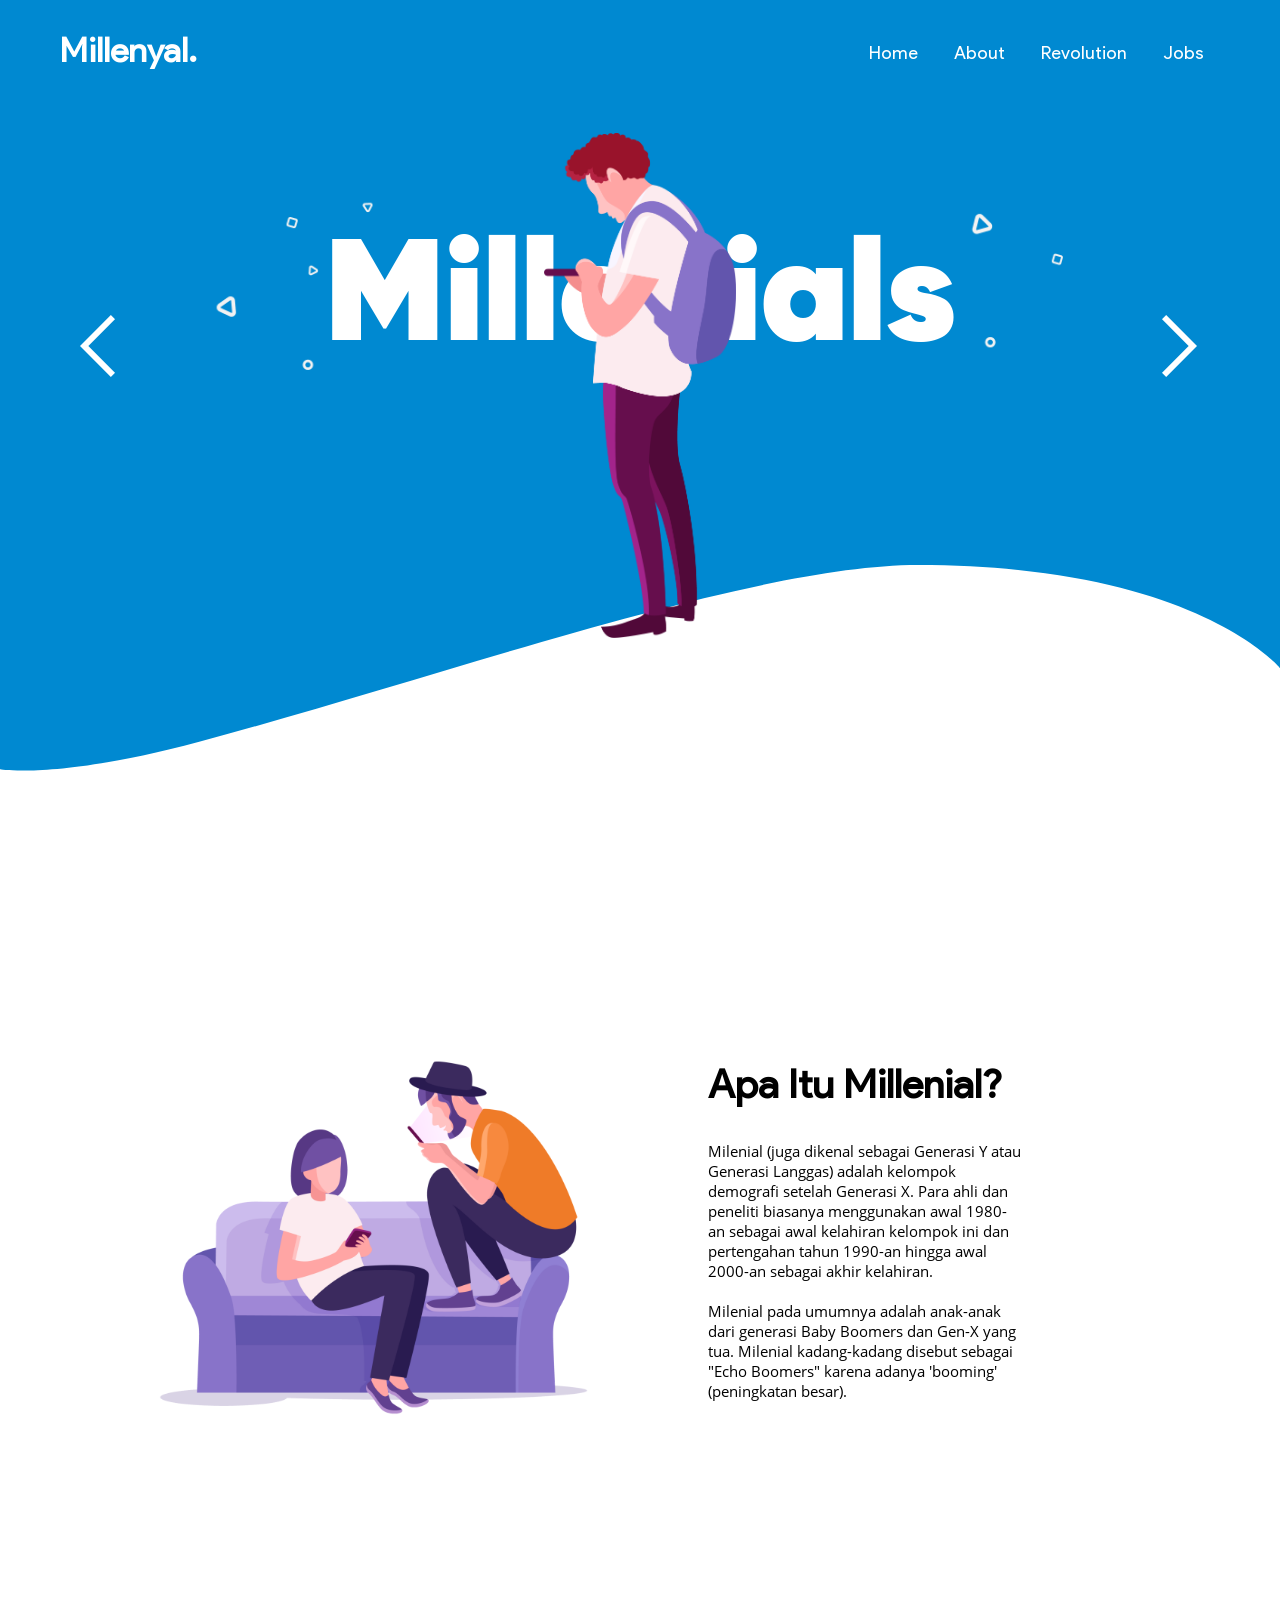
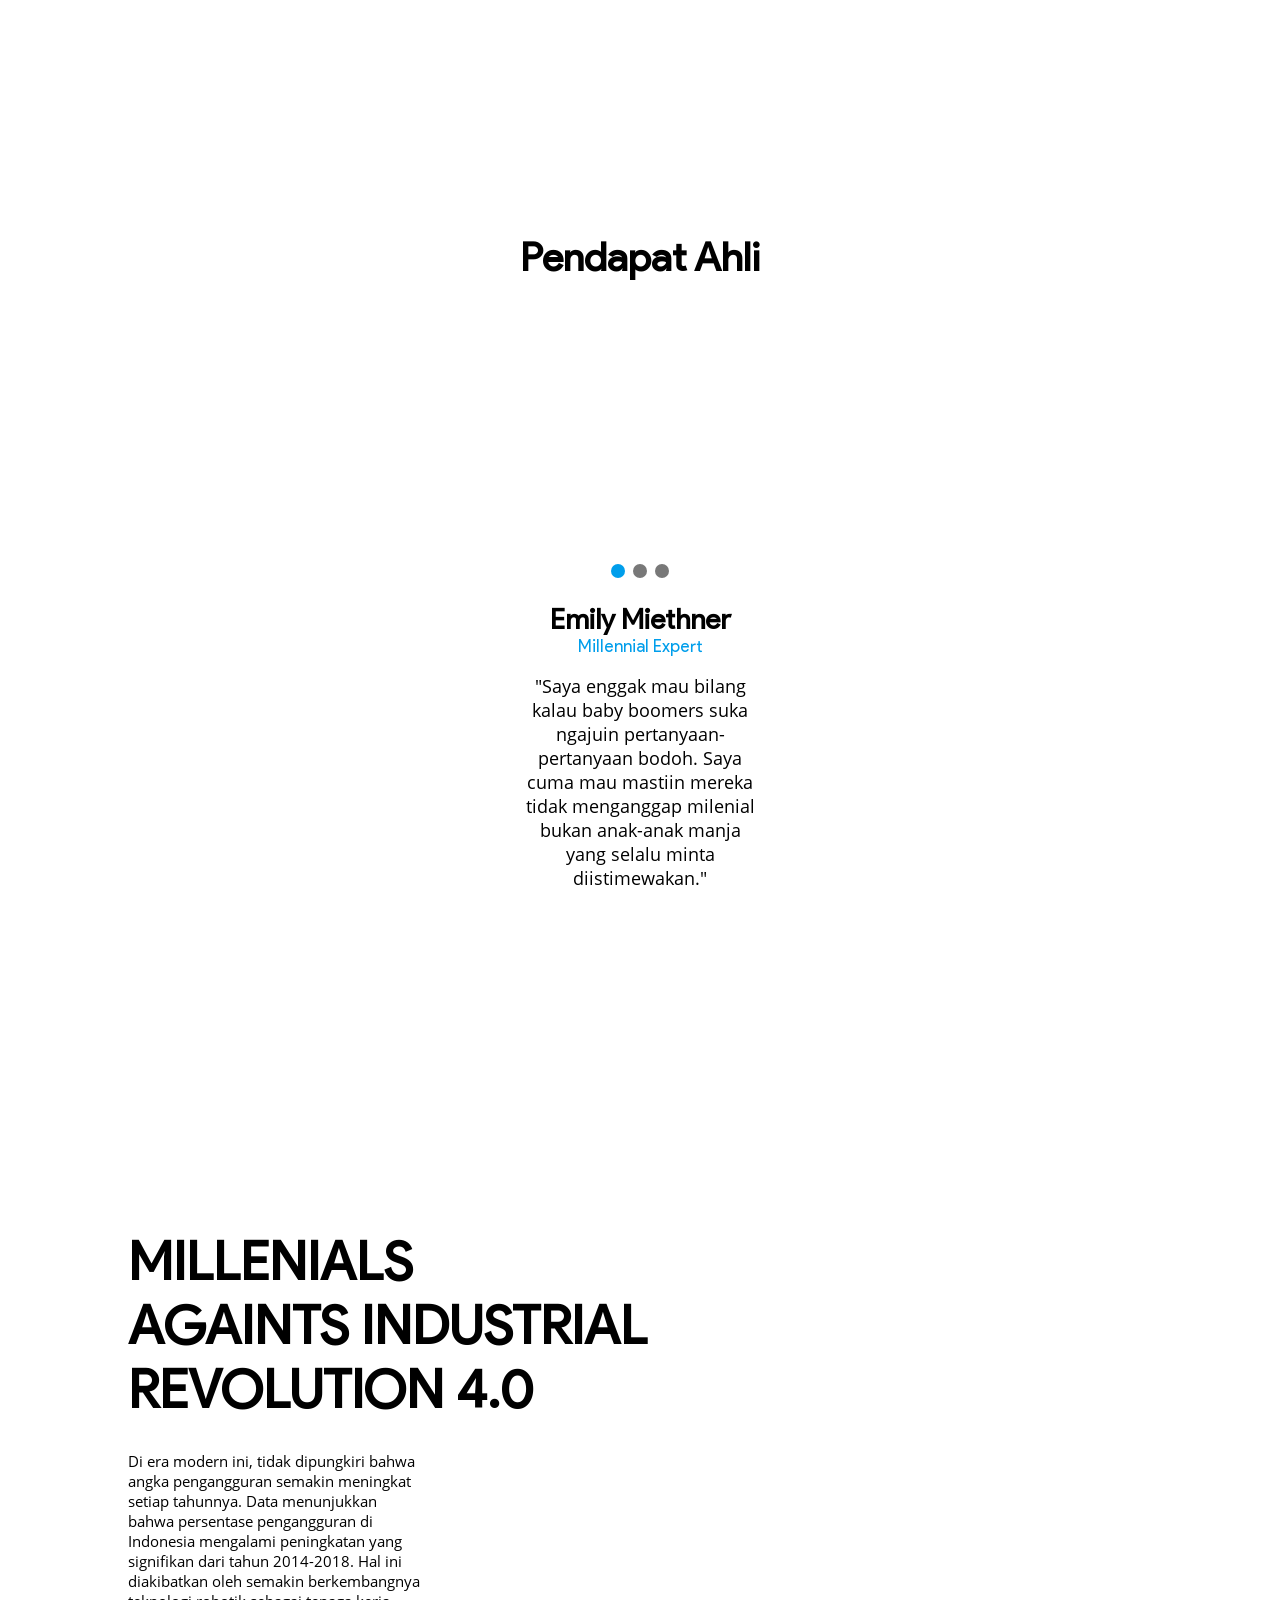
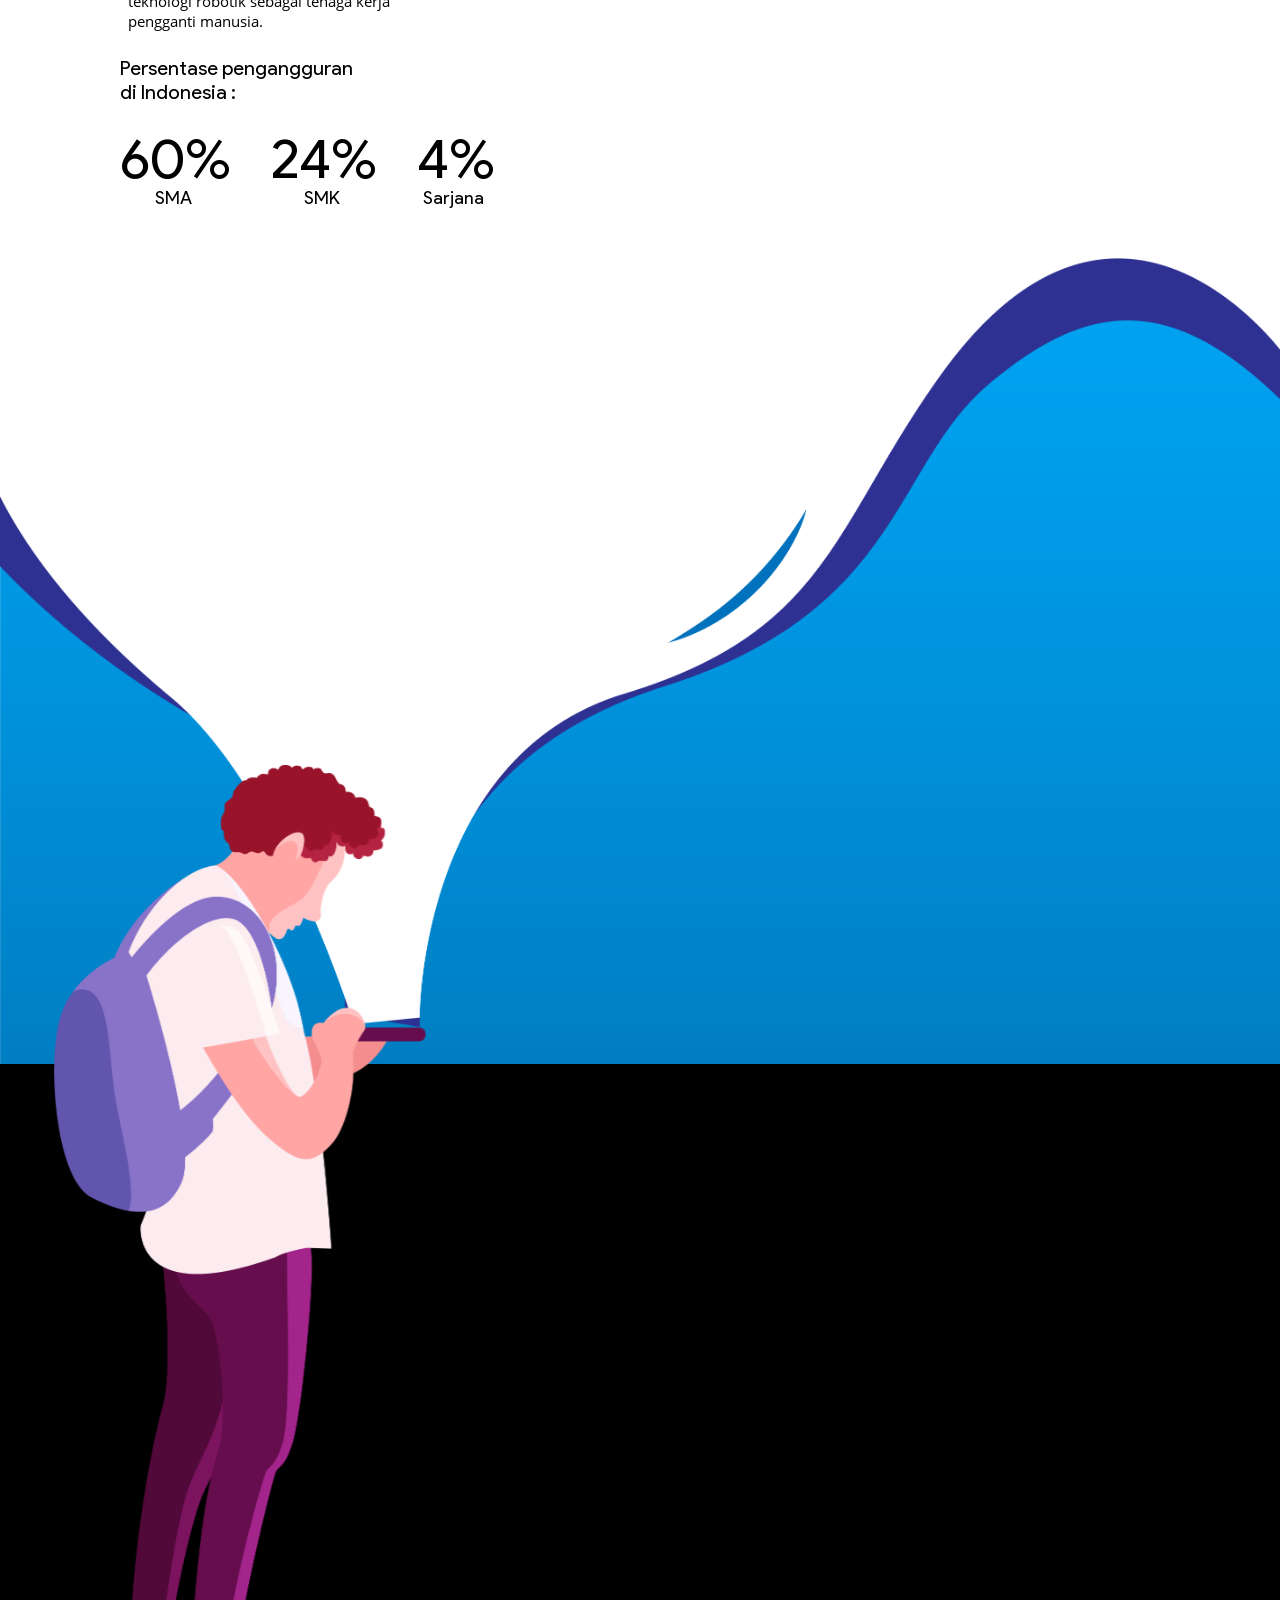
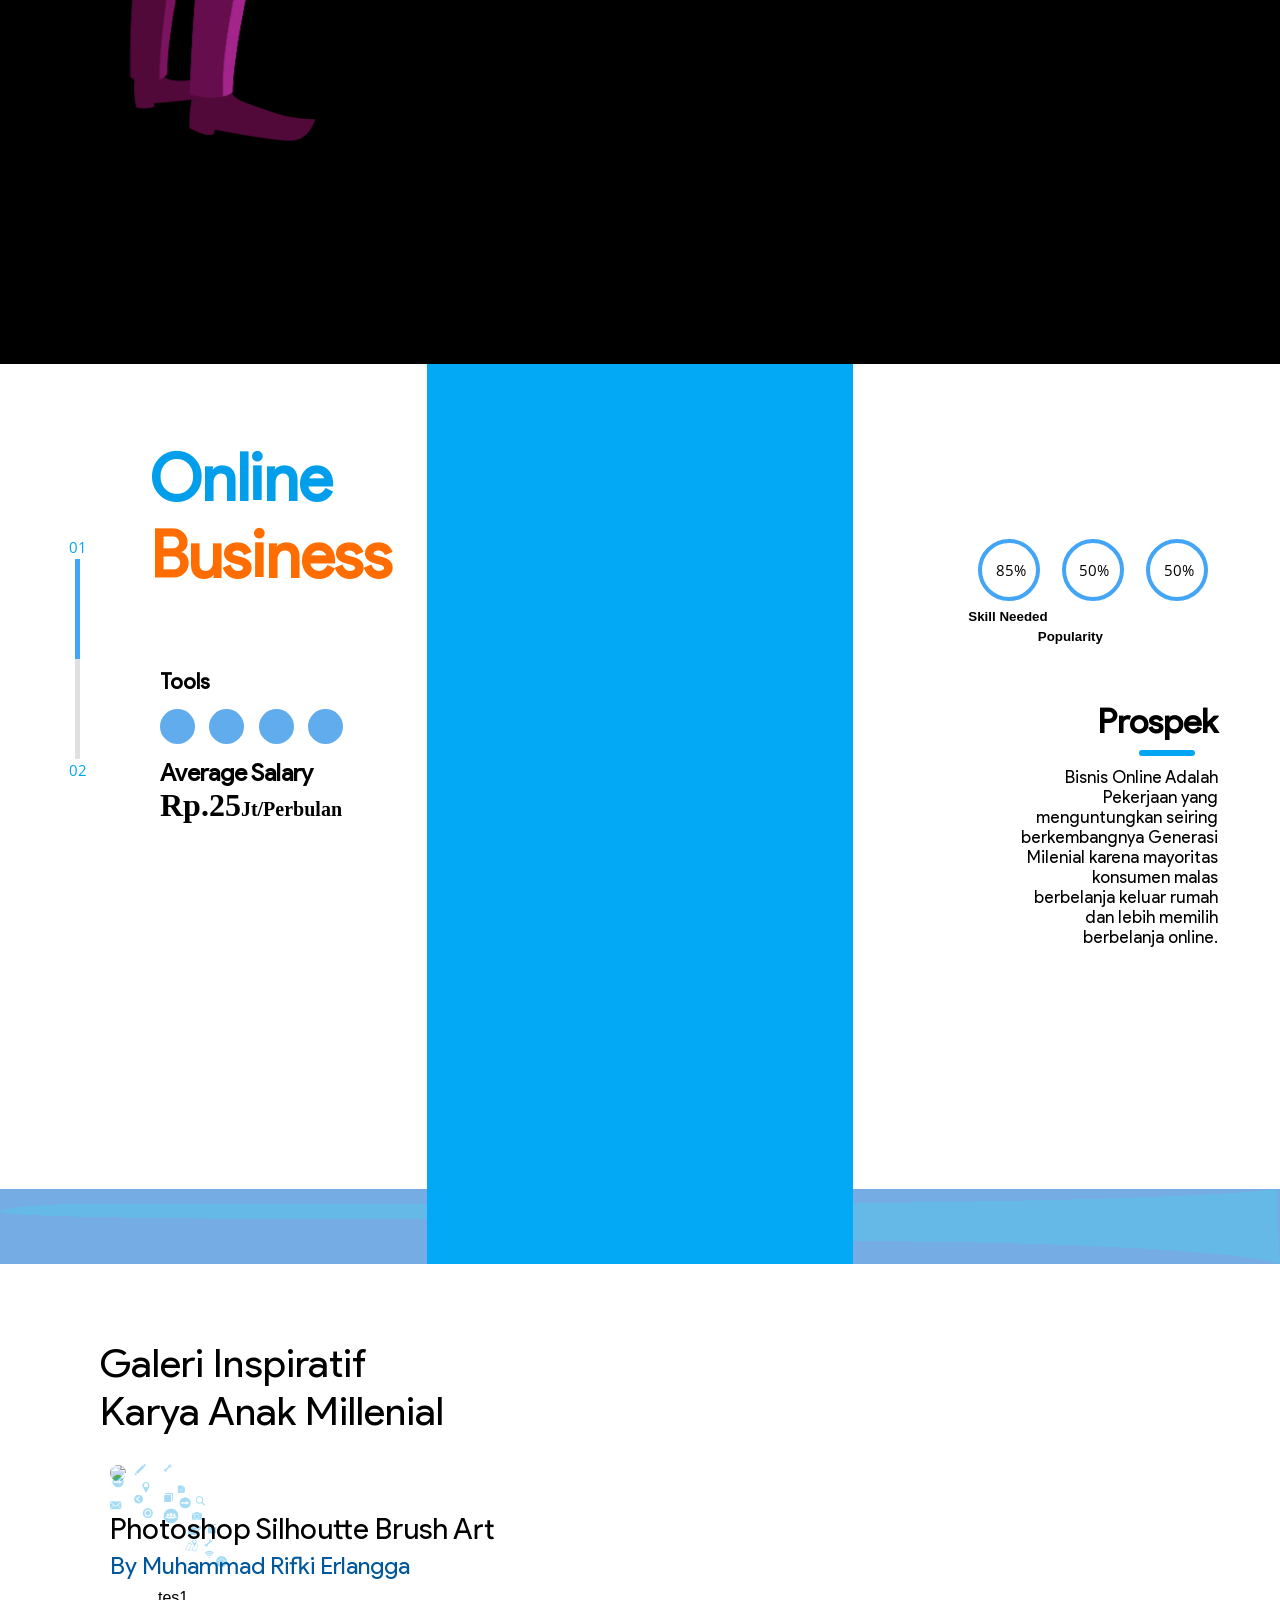
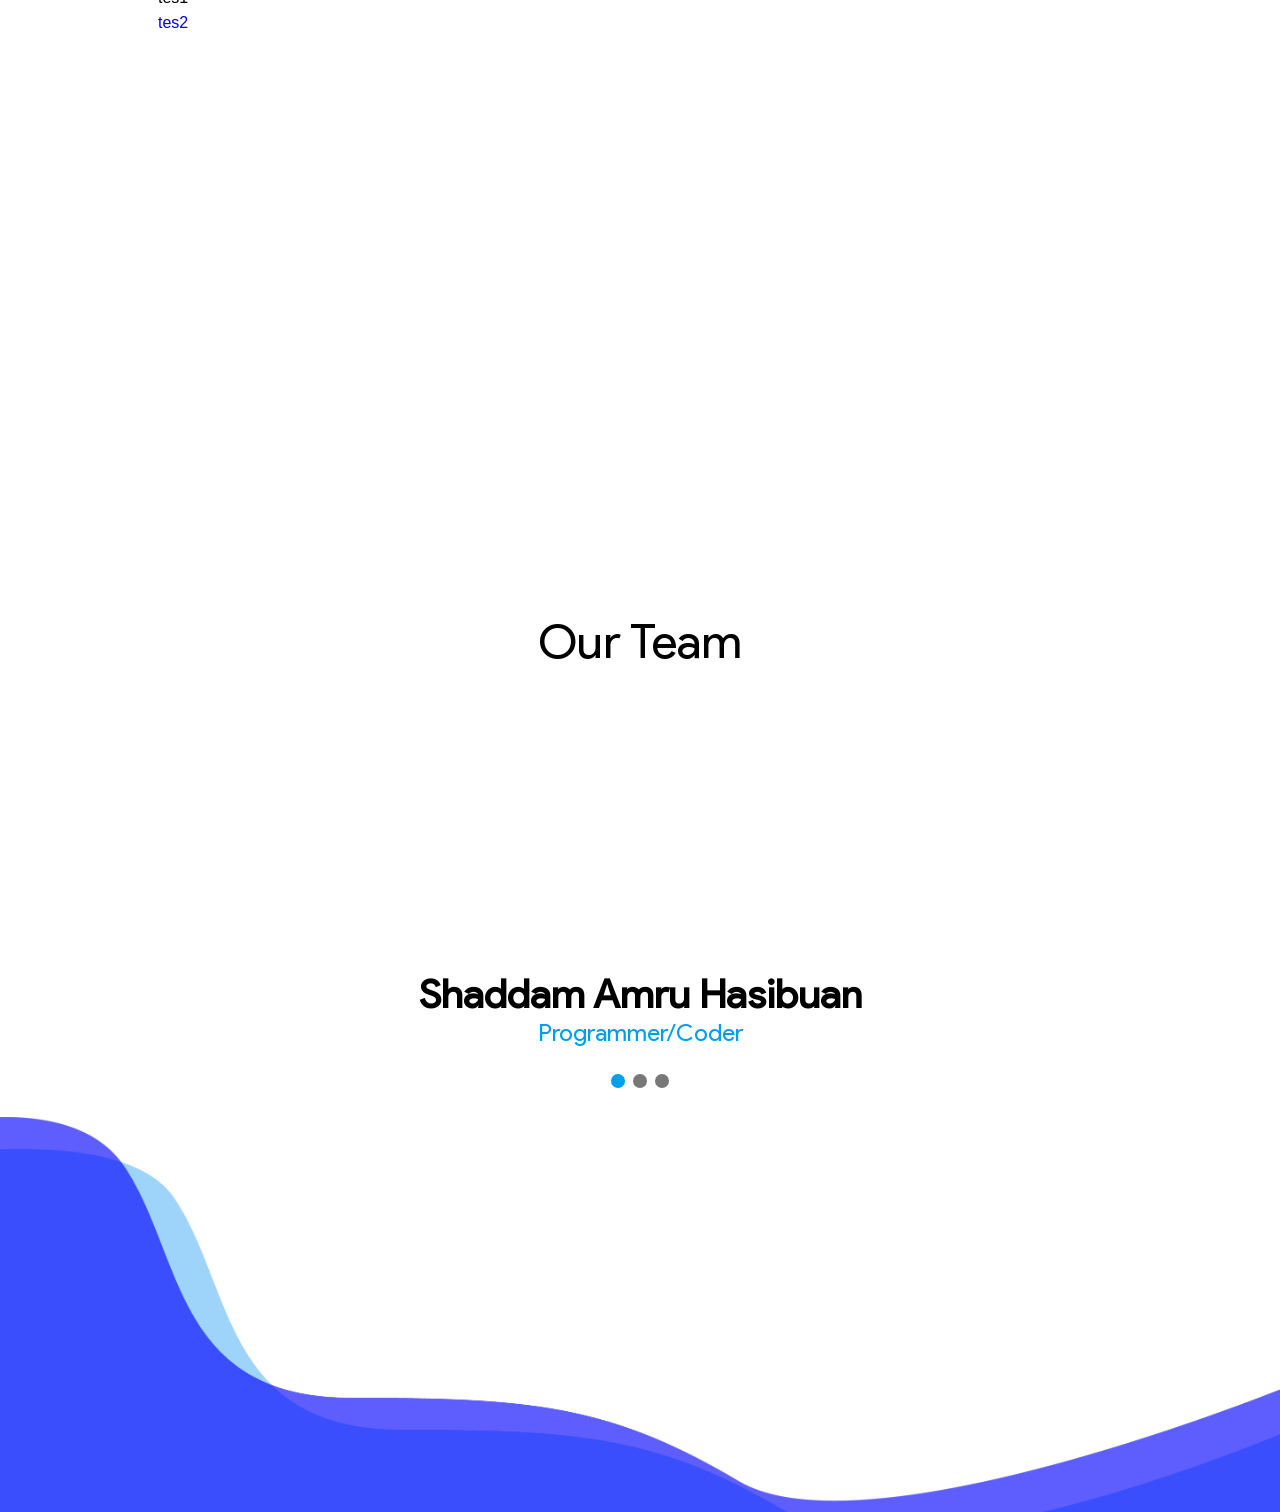
==== commit 2741bc35: "semangat" ====
--- a/index.html
+++ b/index.html
@@ -27,17 +27,16 @@
 <section id="landing">
     <!-- Social bar -->
     <div class="icon-bar" data-aos="fade-right" data-aos-offset="2000" data-aos-duration="500">
-        <a href="#" class="facebook"><i class="fa fa-facebook"></i></a>
-        <a href="#" class="twitter"><i class="fa fa-twitter"></i></a>
-        <a href="#" class="google"><i class="fa fa-google"></i></a>
-        <a href="#" class="linkedin"><i class="fa fa-linkedin"></i></a>
-        <a href="#" class="youtube"><i class="fa fa-youtube"></i></a>
+        <a href="https://www.facebook.com/sharer/sharer.php?u=https://shaddamah.github.io/WebHiedescom/" target="_blank" class="facebook"><i class="fa fa-facebook"></i></a>
+        <a href="https://twitter.com/intent/tweet?text=Kunjungi Website Millenyal!https://shaddamah.github.io/WebHiedescom/" target="_blank" class="twitter"><i class="fa fa-twitter"></i></a>
+        <a href="https://web.whatsapp.com/send?text=https://shaddamah.github.io/WebHiedescom/" target="_blank" class="google"><i class="fa fa-whatsapp"></i></a>
+        <a href="http://www.linkedin.com/shareArticle?mini=true&url=https://shaddamah.github.io/WebHiedescom/" target="_blank" class="linkedin"><i class="fa fa-linkedin"></i></a>
+        <a href="mailto:?subject=Kunjungi Website Millenyal!&amp;body=https://shaddamah.github.io/WebHiedescom/" target="_blank" class="youtube"><i class="fa fa-envelope"></i></a>
       </div>
 
     <!-- top -->
     <span data-aos="fade-up" data-aos-offset="500" data-aos-duration="500" onclick="topFunction()" id="myBtn" class="hoveric white fa fa-arrow-up fa-1x"></span>
 
-	<div class="slideshow-container">
 <nav data-aos="fade-down" data-aos-offset="300" data-aos-duration="500">
 <div class="navbar" style="left:0; margin-left:60px;">
   <a href="" class="primaryfont white badge">Millenyal.</a>
@@ -51,43 +50,42 @@
     </nav>
 
 <!-- 1 -->
-<div class="slideshow-container">
 <img class="particle centersolute loop-alternate-infinity" src="img/particle.png">
 <img class="particle2 centersolute loop-alternate-infinity" src="img/particle2.png">
 
-<div class="mySlides fade" >
+<div class="slideshow-container">
+  <div class="mySlides fade" >
   	<p class="title white">Millenials</p>
   	<img src="img/man.png" class="centersolute hm" style="width: 15%; margin-top: 8.3rem;">
 </div>
 
 <!-- 2 -->
 <div class="mySlides fade" >
-  <p class="title white">Millenials</p>
+  <div class="tile">
+  <p class="title5 white">Baby</p>
+  <p class="title6 white">Boomers</p>
+</div>
   <img src="img/man2.png" class="centersolute hm" style="width: 11%; margin-top: 8.3rem; margin:right
   30px;">
 </div>
 
   <!-- Next and previous buttons -->
-  <a class="prev" id="prevSlide" onclick="plusSlides(-1)"><img src="img/leftarrow.png"></a>
-  <a class="next" id="nextSlide" onclick="plusSlides(1)"><img src="img/rightarrow.png"></a>
-	</div>
+  <div onclick="currentSlide(2)"><a class="prev" id="prevSlide"><img src="img/leftarrow.png"></a></div>
+  <div onclick="currentSlide(1)"><a class="next" id="nextSlide"><img src="img/rightarrow.png"></a></div>
   <!-- SVG -->
   <svg version="1.1" id="Layer_1" xmlns="http://www.w3.org/2000/svg" xmlns:xlink="http://www.w3.org/1999/xlink" x="0px" y="0px"
-     viewBox="0 0 1366 878" style="enable-background:new 0 0 1366 768;" xml:space="preserve">
+     viewBox="0 0 1366 878" style="enable-background:new 0 0 1366 878;" xml:space="preserve">
   <path class="st0 pertama" d="M1366,713c0,0-90.2-110-386.6-110C801.8,603,469,723,212.6,791.6C61.7,832.1,0,821,0,821V0h1366V713z"/>
   </svg>
 </div>
 <br>
 
 <!-- CONTENT -->
-
   <div class="slider" data-aos="fade-left" data-aos-offset="500" data-aos-duration="500">
     <a class="dot active" id="slideContent1"></a>
     <a class="dot" id="slideContent2"></a>
     <a class="dot" id="slideContent3"></a>
   </div>
-
-
 </section>
 <section id="about">
 
--- a/style.css
+++ b/style.css
@@ -36,6 +36,7 @@
   display: block;
   position: absolute;
   margin:auto;
+  width: 10%;
   top:0;
   bottom:0;
   left: 0;
@@ -78,7 +79,6 @@
 .slideshow-container {
   margin: auto;
 }
-
 section {
   display: block;
   position: relative;
@@ -344,20 +344,22 @@
 }
 /* Fading animation */
 .fade {
-  -webkit-animation-name: fade;
-  -webkit-animation-duration: 1.5s;
-  animation-name: fade;
-  animation-duration: 1.5s;
+  -webkit-animation: fade 1s ease;
+  animation: fade 1s ease;
 }
 
 @-webkit-keyframes fade {
-  from {opacity: .4} 
-  to {opacity: 1}
+  from {
+    opacity: .4} 
+  to {
+    opacity: 1}
 }
 
 @keyframes fade {
-  from {opacity: .4} 
-  to {opacity: 1}
+  from {
+    opacity: .4} 
+  to {
+    opacity: 1}
 }
 
 /* On smaller screens, decrease text size */
@@ -369,7 +371,7 @@
 transition: 0.5s ease;
 width: 10%;
 margin-left: 20px;
-padding-bottom: 5rem;
+padding-bottom: 8rem;
 animation: arrownime 0.5s infinite alternate;
 }
 .arrow:hover{
@@ -377,9 +379,9 @@
   }
 
 @keyframes arrownime {
-    from {padding-top: 0rem;} 
+    from {margin-top: 0rem;} 
     to {margin-top: 2rem;
-      padding-bottom: 3rem;}
+      padding-bottom: 6rem;}
   }
 
 .navbar{
@@ -399,6 +401,7 @@
 a {
   text-decoration: none;
 }
+/* Millenials */
 .title{
   font-family: 'Gilroy-Heavy' !important;
   cursor: default;
@@ -417,6 +420,44 @@
   transition: 0.5 ease;
   z-index: 1;
   text-shadow: 0.75rem 0.75rem black;
+}
+/* BabyBoomers */
+.title5{
+  font-family: 'Gilroy-Heavy' !important;
+  cursor: default;
+  display: block;
+  text-align: center;
+  font-size: 9rem !important;
+  initial-letter: -1;
+  position: absolute;
+  left: 0%;
+  right: 0%;
+  margin-top: 11rem;
+  transition: 0.5s ease;
+}
+
+div.tile{
+  display:block;
+  transition: 0.5 ease;
+  z-index: 0;
+}
+div.tile:hover, div.tile p:hover{
+  transition: 0.5 ease;
+  z-index: 1 !important;
+  text-shadow: 0.75rem 0.75rem black;
+}
+.title6{
+  font-family: 'Gilroy-Heavy' !important;
+  cursor: default;
+  display: block;
+  text-align: center;
+  font-size: 7rem !important;
+  initial-letter: -1;
+  position: absolute;
+  left: 0%;
+  right: 0%;
+  margin-top: 18.5rem;
+  transition: 0.5s ease;
 }
 .title2{
   margin-top: 2rem !important;
@@ -894,7 +935,7 @@
 }
 
 .google {
-  background: #dd4b39;
+  background: #13b12d;
   color: white;
 }
 
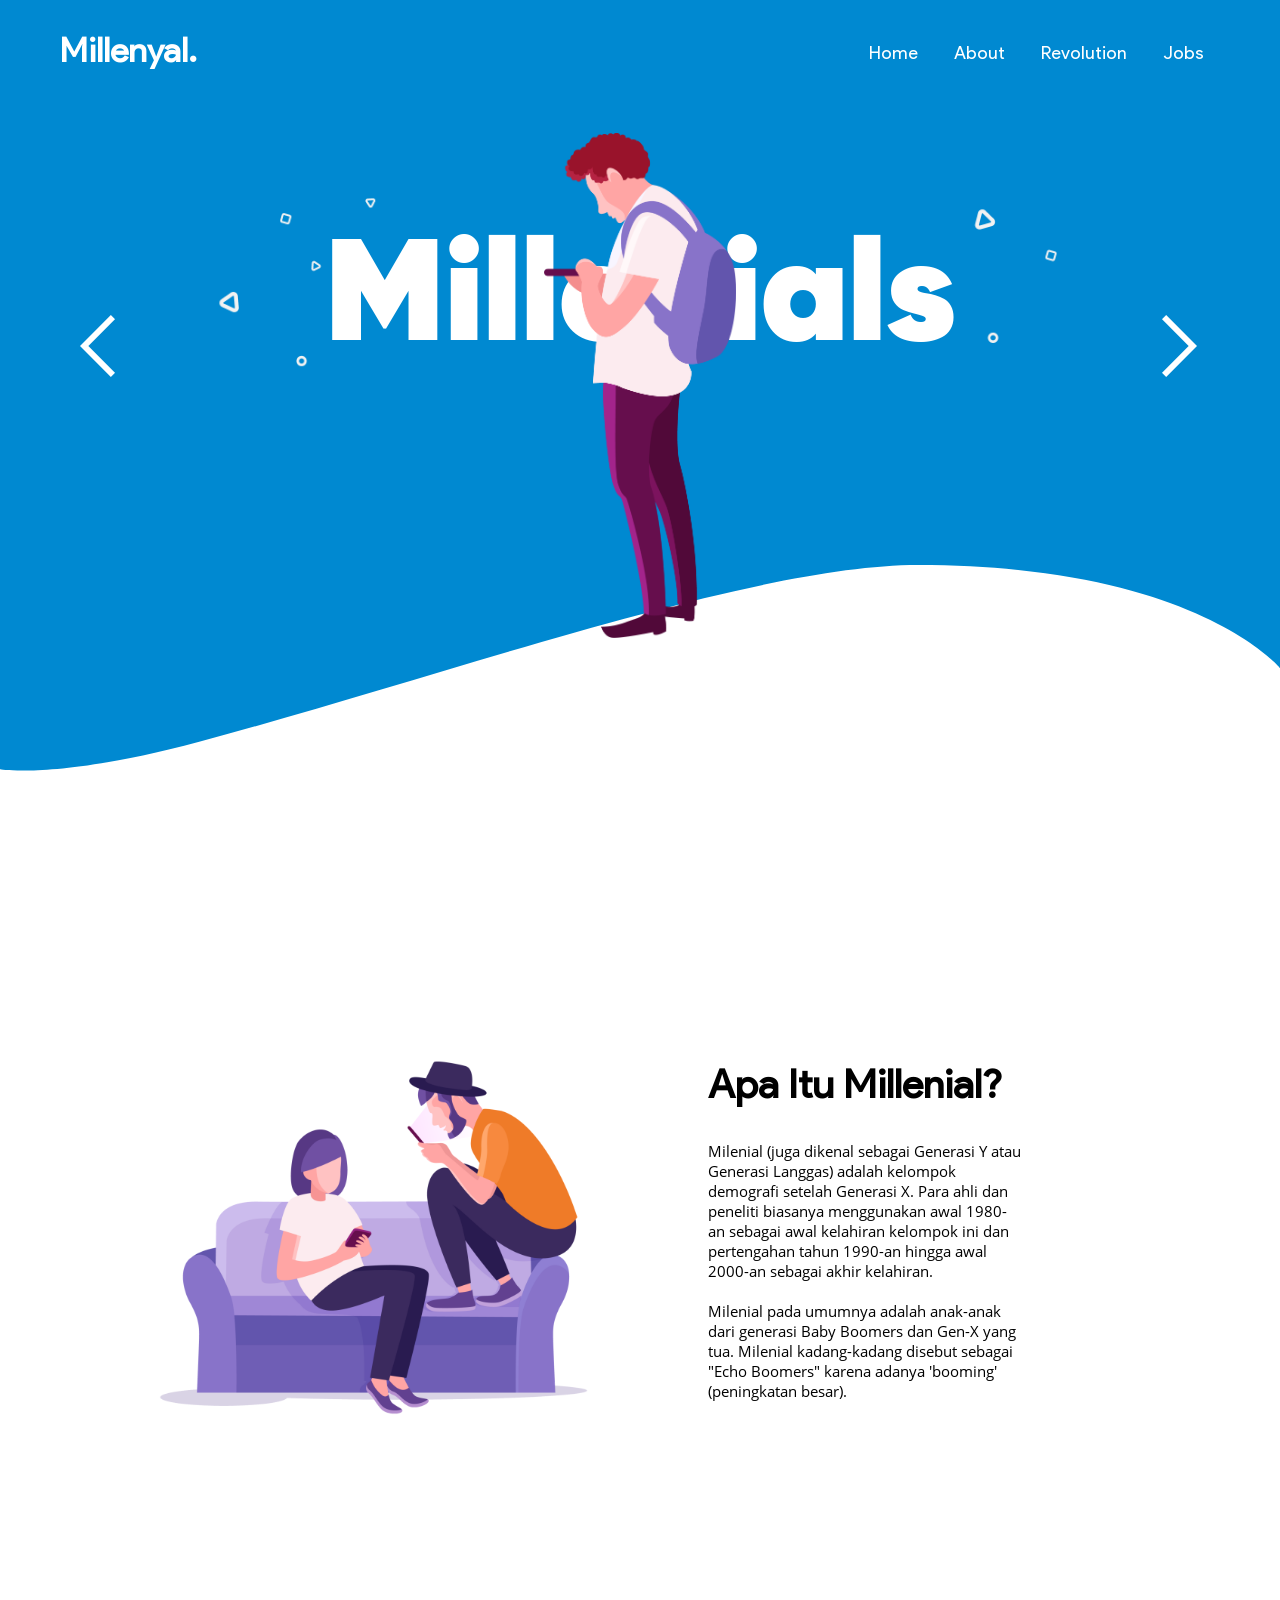
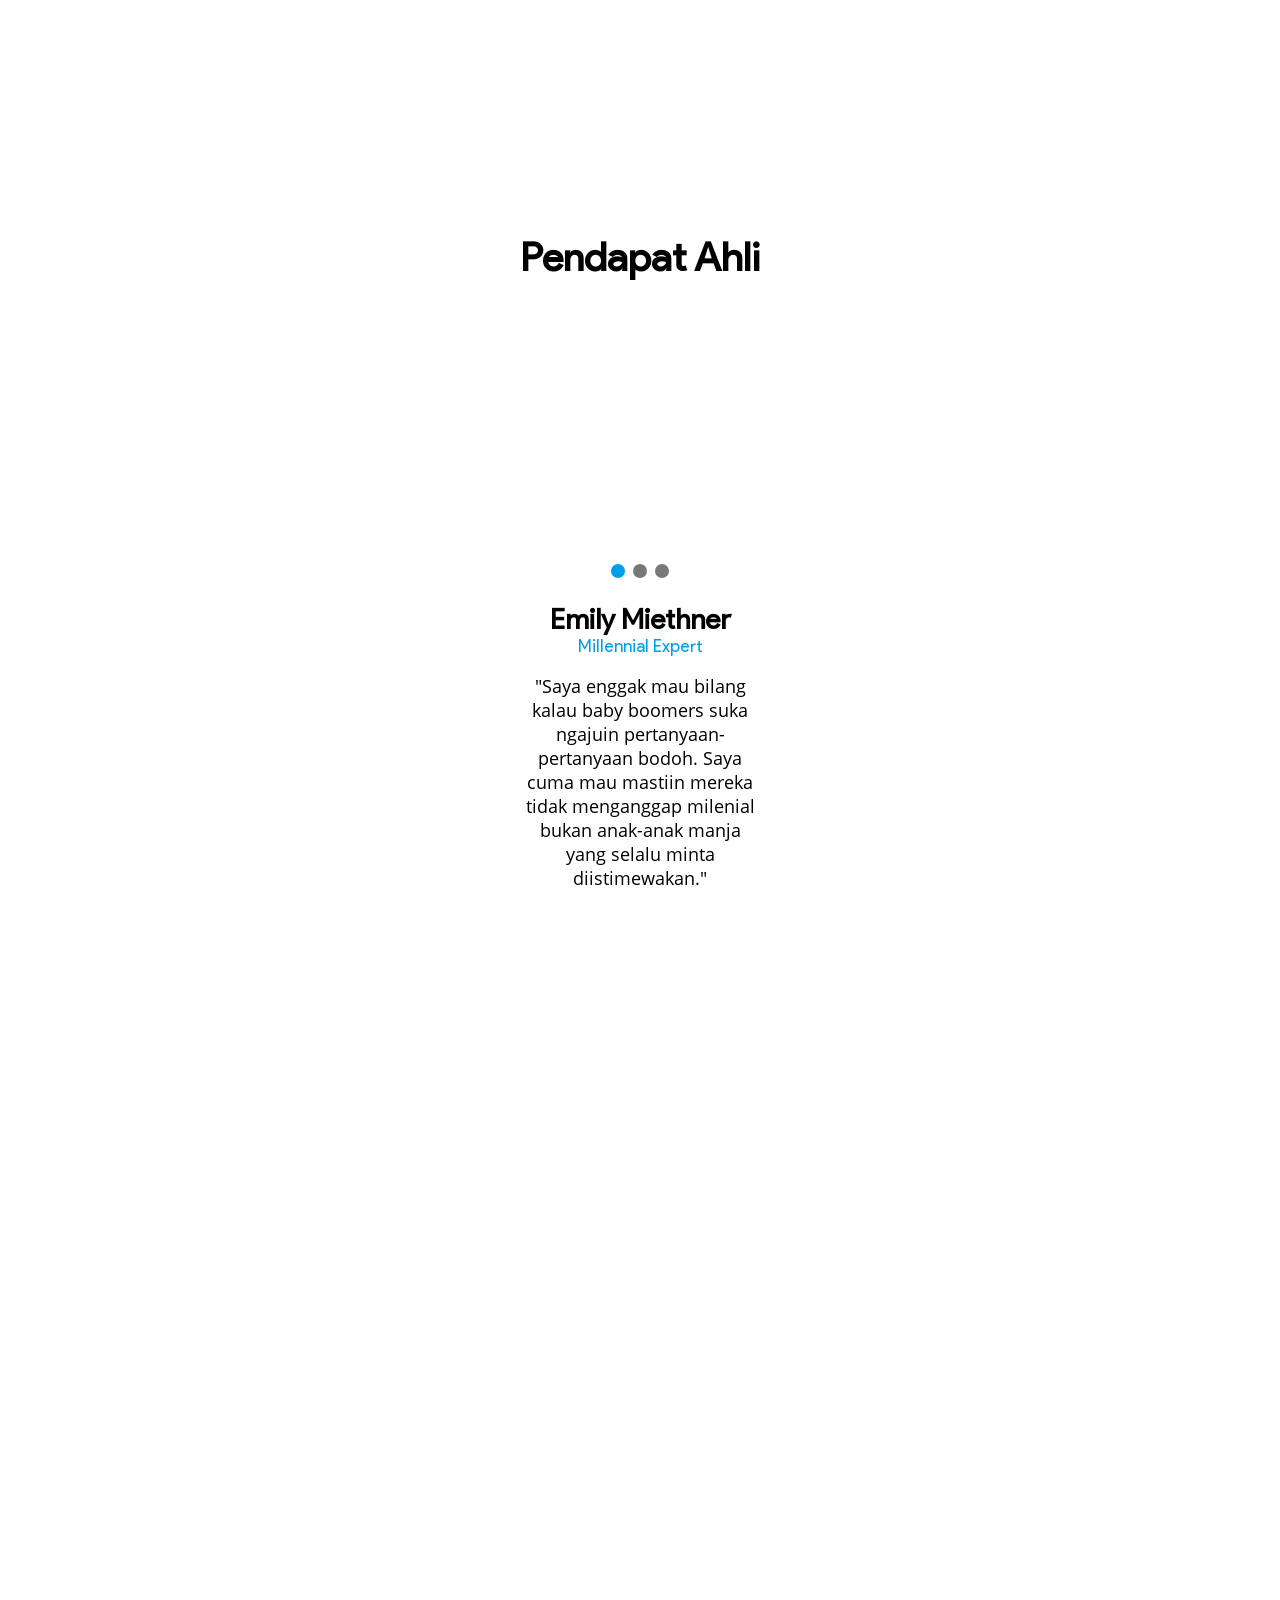
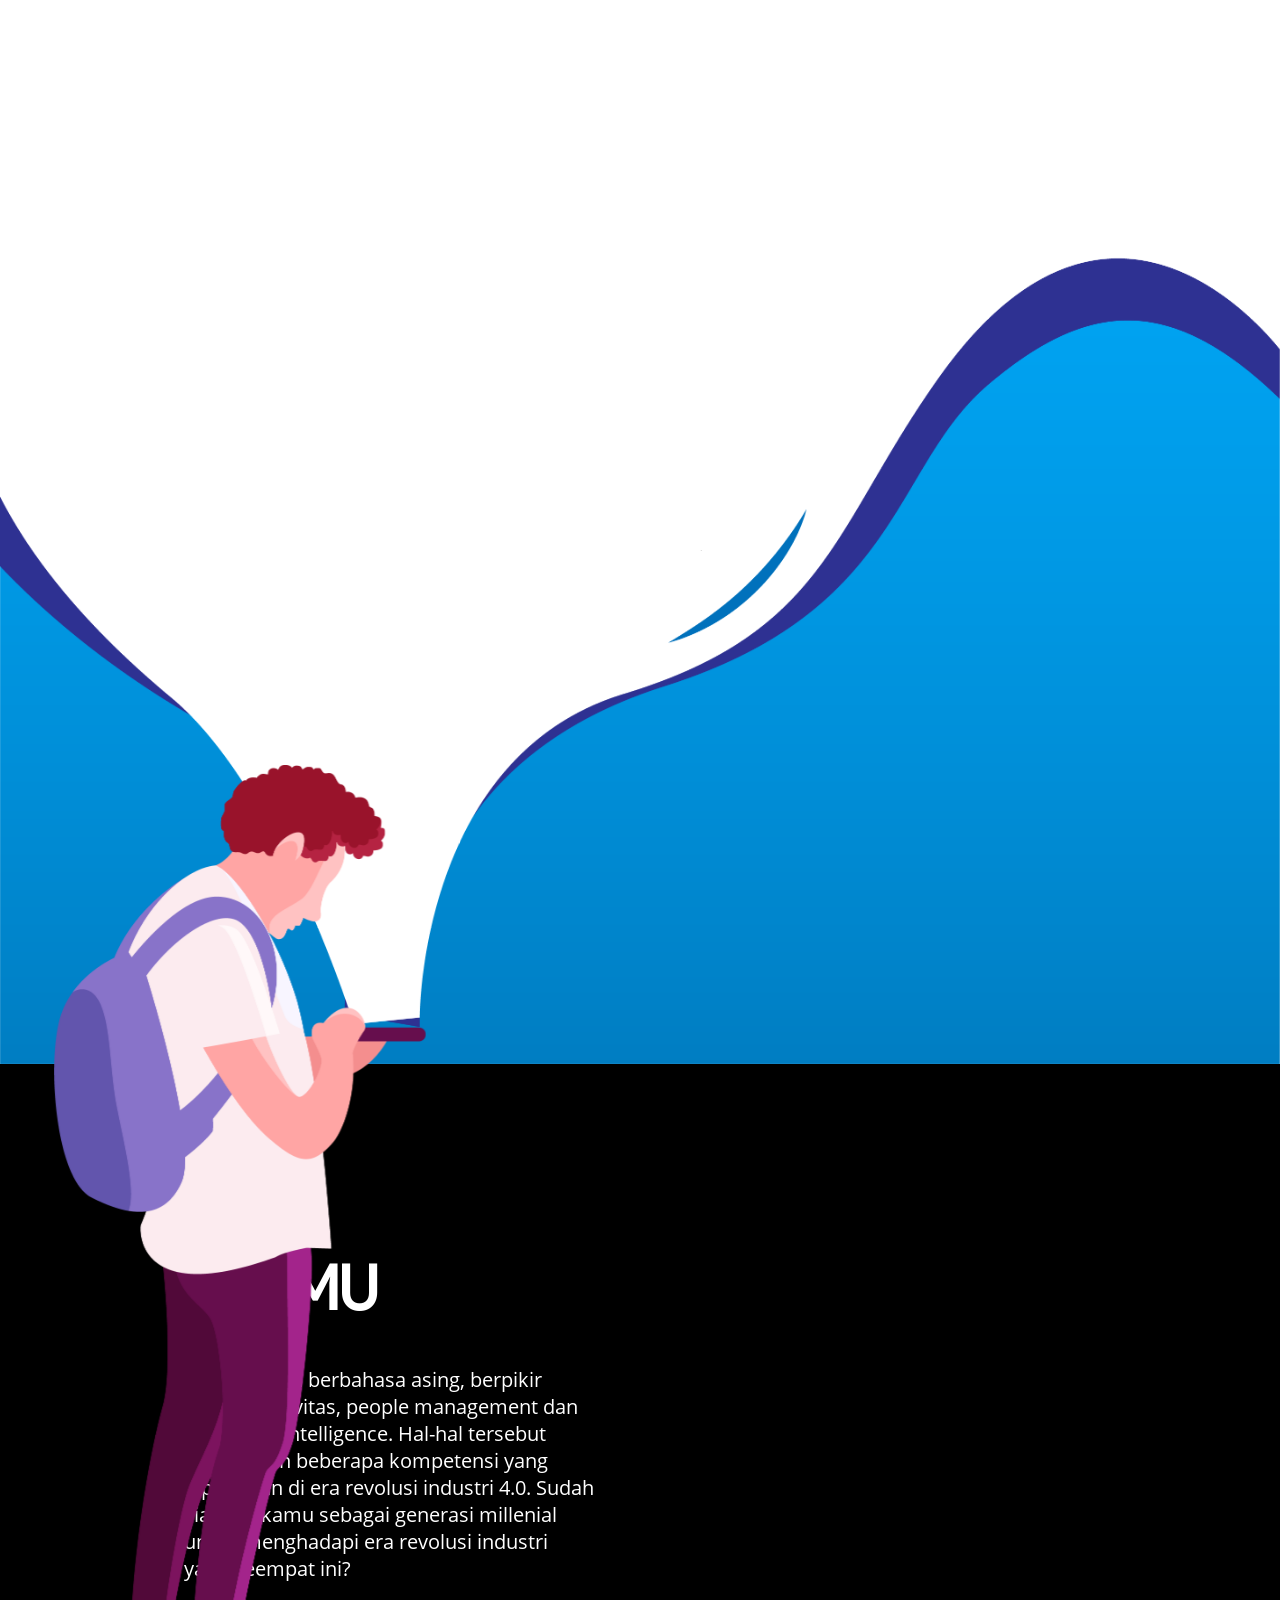
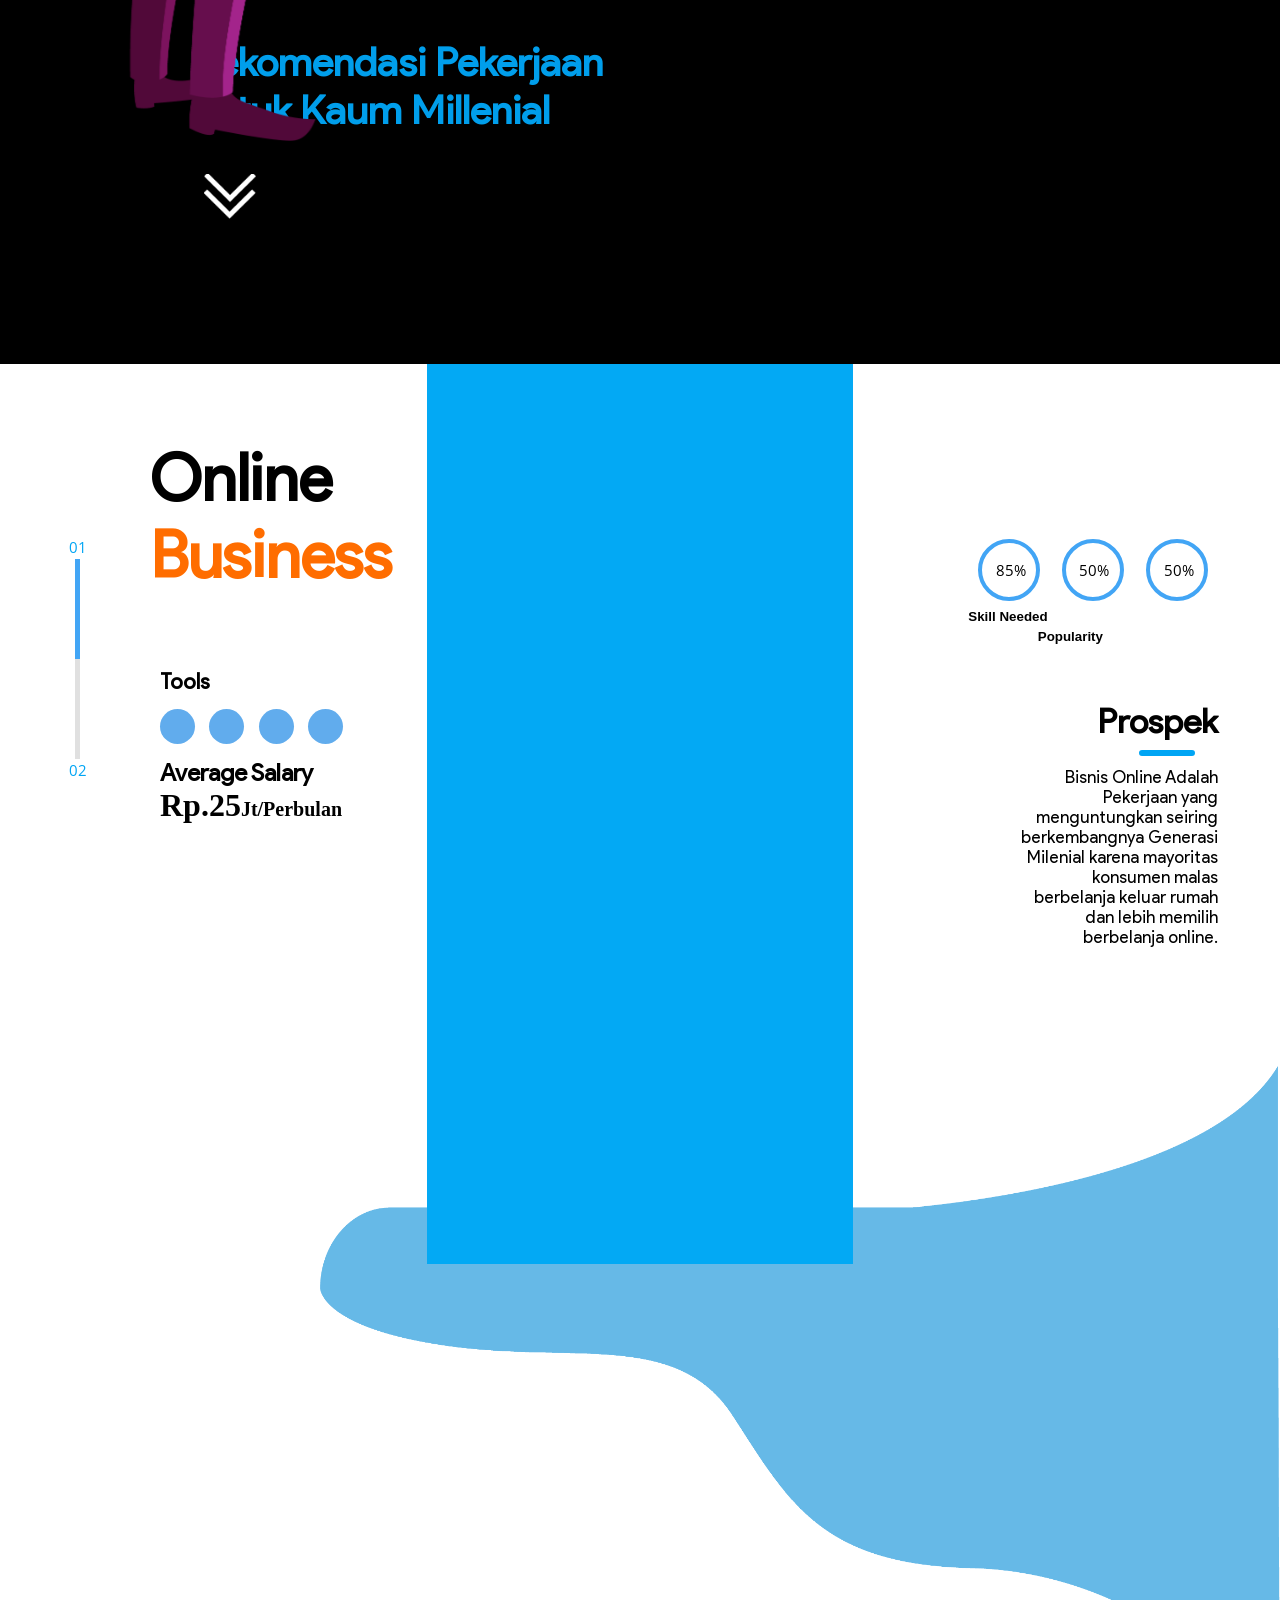
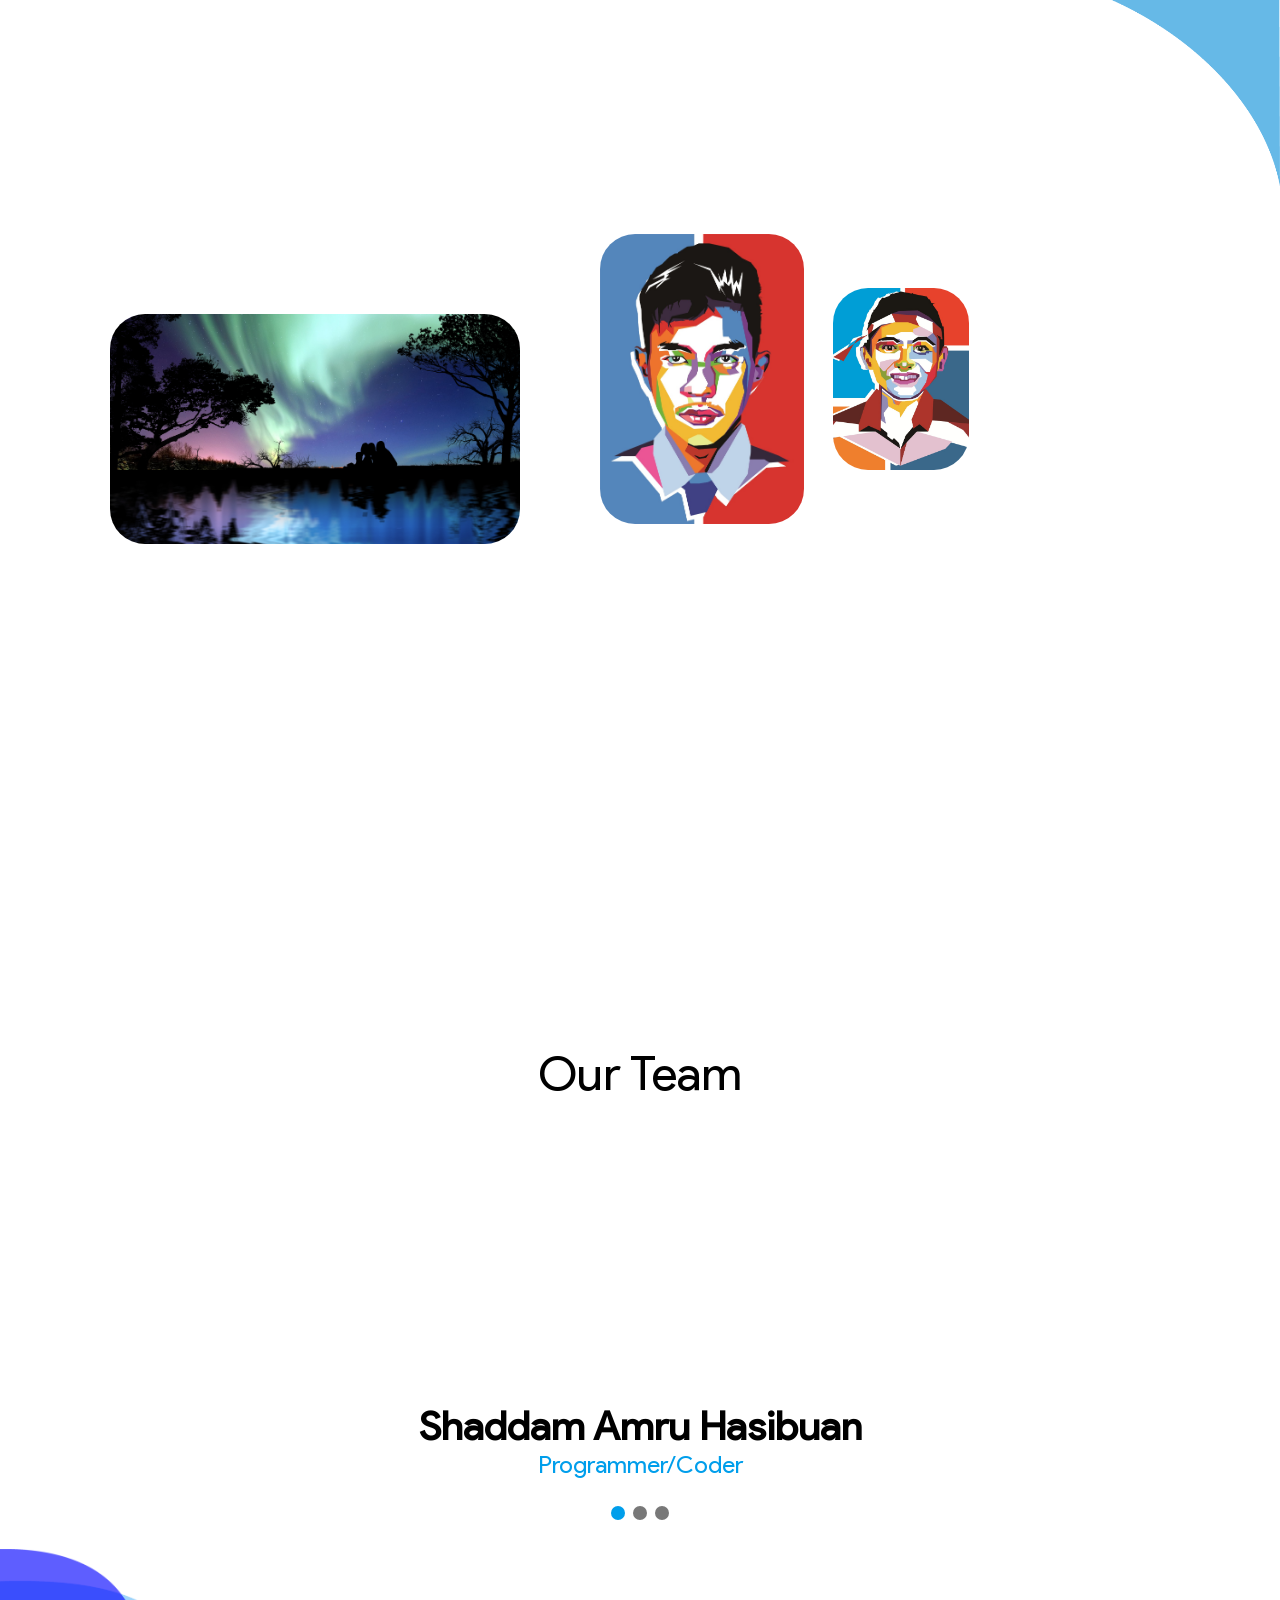
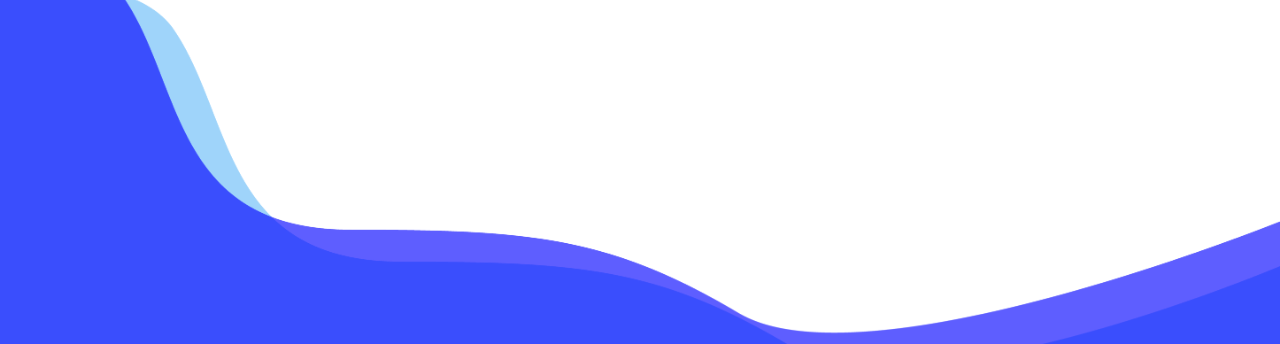
==== commit cf03480a: "Done" ====
--- a/index.html
+++ b/index.html
@@ -217,313 +217,315 @@
       </div>
         </section>
         <section  id="jobs" >
-          <span id="item-one"></span>
-          <span id="item-two"></span>
-          <span id="item-three"></span>
-          <span id="item-four"></span>
-          <span id="item-five"></span>
-          <div class="carousel-item item-one">
-              <div class="kolom">
-                  <div class="kolom4" data-aos="fade-right" data-aos-duration="500" data-aos-offset="400">
-                    <p style="position: absolute; color: #00A5F4; margin-left: 69px; margin-top:173px;" class="secondaryfont">01</p>
-                    <p style="position: absolute; color: #00A5F4; margin-left: 69px; margin-top:396px;" class="secondaryfont">02</p>
-                    <div class="vl2" style="position: absolute;"></div>
-                    <div class="vl " style="position: absolute;"></div>
-                        
-                    <div class="title3">
-                <p class="normalfont m-0" style="margin-left: 140px; margin-top: 60px; font-weight: 600;">Online</p>
-                <p class="normalfont m-0" style="margin-left: 140px; color: #ff6d00; font-weight: 600;">Business</p>
-                </div>
-                <p class="normalfont m-0"style="margin-top:75px; margin-left: 160px; font-size: 16pt; font-weight:700;" >Tools</p>
-                <span style="height: 35px; width: 35px;background-color: #1e88e5b2; border-radius: 50% ;display: inline-block; margin-left: 160px; margin-top: 15px;"></span>
-                <span class="dotbisnis"></span>
-                <span class="dotbisnis"></span>
-                <span class="dotbisnis"></span>
-                <p class="normalfont m-0 " style="font-size: 18pt; margin-left: 160px; font-weight: 600; margin-top: 10px;">Average Salary</p>
-                <span style="margin-left: 160px; font-family:'roboto thin'; font-size: 24pt; font-weight: 600; margin-top: 10px;" >Rp.25<a>Jt/Perbulan</a></span>
+            <span id="item-one"></span>
+            <span id="item-two"></span>
+            <span id="item-three"></span>
+            <span id="item-four"></span>
+            <span id="item-five"></span>
+            <div class="carousel-item item-one">
+                <div class="kolom">
+                    <div class="kolom4" data-aos="fade-right" data-aos-duration="500" data-aos-offset="400">
+                      <p style="position: absolute; color: #00A5F4; margin-left: 69px; margin-top:173px;" class="secondaryfont">01</p>
+                      <p style="position: absolute; color: #00A5F4; margin-left: 69px; margin-top:396px;" class="secondaryfont">02</p>
+                      <div class="vl2" style="position: absolute;"></div>
+                      <div class="vl " style="position: absolute;"></div>
+                          
+                      <div class="title3">
+                  <p class="normalfont m-0" style="margin-left: 140px; color: black;margin-top: 60px; font-weight: 600;">Online</p>
+                  <p class="normalfont m-0" style="margin-left: 140px; color: #ff6d00; font-weight: 600;">Business</p>
+                  </div>
+                  <p class="normalfont m-0"style="margin-top:75px; margin-left: 160px; font-size: 16pt; font-weight:700;" >Tools</p>
+                  <span style="height: 35px; width: 35px;background-color: #1e88e5b2; border-radius: 50% ;display: inline-block; margin-left: 160px; margin-top: 15px;"></span>
+                  <span class="dotbisnis"></span>
+                  <span class="dotbisnis"></span>
+                  <span class="dotbisnis"></span>
+                  <p class="normalfont m-0 " style="font-size: 18pt; margin-left: 160px; font-weight: 600; margin-top: 10px;">Average Salary</p>
+                  <span style="margin-left: 160px; font-family:'roboto thin'; font-size: 24pt; font-weight: 600; margin-top: 10px;" >Rp.25<a>Jt/Perbulan</a></span>
+                  
+                </div>
+                    <div class="kolom4" style="background-color:#03a9f4; height: 100vh;">
+                      
+                  <img src="img/ilustration_toko.png" data-aos="fade-up" data-aos-duration="500" data-aos-offset="400" class="centersolute" style="width:45%; padding-top: 8.5rem; bottom: 0;">
+                  
+                </div>
+                <div class="kolom4">
+                  
+                  <p class="secondaryfont" style="position: absolute; font-size: 12 pt; margin-top: 196px;  z-index: 1; margin-left: 142.5px;">85%</p>
+                  <p class="secondaryfont" style="position: absolute; font-size: 12 pt; margin-top: 196px;  z-index: 1; margin-left: 225.5px;">50%</p>
+                  <p class="secondaryfont" style="position: absolute; font-size: 12 pt; margin-top: 196px;  z-index: 1; margin-left: 310.5px;">50%</p>
+                  <div data-aos="zoom-in-up" data-aos-duration="500" data-aos-offset="400">
+                  <span class="circlec" ></span>
+                  <span class="circlec last2"></span>
+                  <span class="circlec last2" ></span>
+                  </div>
+                  <div data-aos="fade-up" data-aos-duration="500" data-aos-offset="200" style="margin-left: 115px; margin-top: 4.5px; float: left;">
+                  <p class="normal m-0 titlecircle">Skill Needed</p>
+                </div>
+                <div data-aos="fade-up" data-aos-duration="500" data-aos-offset="200" style="float: right; margin-right: 177px;">
+                  <p class="normal titlecircle last2">Popularity</p>
+                </div>
+                <div data-aos="fade-up" data-aos-duration="500" data-aos-offset="200"style="position: absolute; margin-left: 293px;"> 
+                  <p class="normal titlecircle last2">Education</p>
+                </div>
+                <p data-aos="fade-left" data-aos-duration="500" data-aos-offset="200" class="primaryfont m-0" style="font-size: 34px; margin-top: 95px; margin-left: 245px;">Prospek</p>
+                <hr style="border: 3px solid #00A5F4; border-radius: 5px; width: 3.5rem;float: right; margin-right: 85px;">
+                <div style="width: 200px; text-align: right; margin-left: 165px; margin-top: 25px; ">
+                <p data-aos="fade-right" data-aos-duration="500" data-aos-offset="200" class="normalfont" style="font-size: 17px;">Bisnis Online Adalah Pekerjaan yang menguntungkan seiring berkembangnya Generasi Milenial karena mayoritas konsumen malas berbelanja keluar rumah dan lebih memilih berbelanja online.</p>
+                </div>
+                </div>
+                <span class="circlebg" style="position: absolute; margin-top: 636px; margin-left: 65.8rem; z-index: 1;"></span>
+                <a class="arrow2 arrow-prev" href="#item-five" style=" z-index: 1; margin-top: 632px; margin-left:74.2rem;" ><div class="hovicon effect-9 sub-a mini" style="font-size: 24pt; "><i class="fa fa-angle-left"></i></div></a> 
+                <a class="arrow2 arrow-next" href="#item-two" style=" z-index: 1; margin-top: 632px; margin-left:78rem;"> <div class="hovicon effect-9 sub-a mini" style="font-size: 24pt; "><i class="fa fa-angle-right"></i></div></a> 
+                <img src="img/fluidbg.png"class="rectangle m-0" style="position: absolute;" >
+               
                 
+                </div>
+            
+             
+            </div>
+            
+            <div class="carousel-item item-two">
+                <div class="kolom">
+                    <div class="kolom4">
+                      <p style="position: absolute; color: #c62828; margin-left: 69px; margin-top:173px;" class="secondaryfont">02</p>
+                      <p style="position: absolute; color: #c62828; margin-left: 69px; margin-top:396px;" class="secondaryfont">03</p>
+                        <div class="v3" style="position: absolute;"></div>  
+                        <div class="vl2" style="position: absolute;"></div>  
+                      <div class="title3">
+                  <p class="normalfont m-0" style="margin-left: 140px; color: black;margin-top: 60px; font-weight: 600;">Content</p>
+                  <p class="normalfont m-0" style="margin-left: 140px; color: #002171; font-weight: 600;">Creator</p>
+                  </div>
+                  <p class="normalfont m-0"style="margin-top:75px; margin-left: 160px; font-size: 16pt; font-weight:700;" >Tools</p>
+                  <span style="height: 35px; width: 35px;background-color: #c62828; border-radius: 50% ;display: inline-block; margin-left: 160px; margin-top: 15px;"></span>
+                  <span class="dotbisnis2"></span>
+                  <span class="dotbisnis2"></span>
+                  <span class="dotbisnis2"></span>
+                  <p class="normalfont m-0 " style="font-size: 18pt; margin-left: 160px; font-weight: 600; margin-top: 10px;">Average Salary</p>
+                  <span style="margin-left: 160px; font-family:'roboto thin'; font-size: 24pt; font-weight: 600; margin-top: 10px;" >Rp.10<a>Jt/Perbulan</a></span>
+                  
+                </div>
+                    <div class="kolom4" style="background-color:#c62828; height: 100vh;">
+                      
+                  <img src="img/youtuber.png" class="centersolute" style="width:45%;  padding-top: 8.5rem; bottom: 0;">
+                  
+                </div>
+                <div class="kolom4">
+                  <p class="secondaryfont" style="position: absolute; font-size: 12 pt; margin-top: 196px;  z-index: 1; margin-left: 142.5px;">90%</p>
+                  <p class="secondaryfont" style="position: absolute; font-size: 12 pt; margin-top: 196px;  z-index: 1; margin-left: 225.5px;">90%</p>
+                  <p class="secondaryfont" style="position: absolute; font-size: 12 pt; margin-top: 196px;  z-index: 1; margin-left: 310.5px;">25%</p>
+                  <span class="circlec2" ></span>
+                  <span class="circlec2 last2"></span>
+                  <span class="circlec2 last2" ></span>
+                  <div style="margin-left: 115px; margin-top: 4.5px; float: left;">
+                  <p class="normal m-0 titlecircle">Skill Needed</p>
+                </div>
+                <div style="float: right; margin-right: 177px;">
+                  <p class="normal titlecircle last2">Popularity</p>
+                </div>
+                <div style="position: absolute; margin-left: 293px;"> 
+                  <p class="normal titlecircle last2">Education</p>
+                </div>
+                <p class="primaryfont m-0" style="font-size: 34px; margin-top: 95px; margin-left: 245px;">Prospek</p>
+                <hr style="border: 3px solid#c62828; border-radius: 5px; width:3.5rem;float:right;margin-right:85px;">
+                <div style="width: 200px; text-align: right; margin-left: 165px; margin-top: 25px; ">
+                <p class="normalfont" style="font-size: 17px;">Content creator adalah pekerjaan yang sangat populer di generasi milenial, anda dapat mendapatkan uang dari video yang anda buat hanya dengan menggunakan kepercayaan diri dan kreativitas anda.</p>
+                </div>
+                </div>
+                <a class="arrow2 arrow-prev" href="#item-one" style=" z-index: 1; margin-top: 632px; margin-left:74.2rem;" ><div class="hovicon effect-9 sub-a mini" style="font-size: 24pt; "><i class="fa fa-angle-left"></i></div></a> 
+                <a class="arrow2 arrow-next" href="#item-three" style=" z-index: 1; margin-top: 632px; margin-left:78rem;"> <div class="hovicon effect-9 sub-a mini" style="font-size: 24pt; "><i class="fa fa-angle-right"></i></div></a>  
+                <img src="img/fluidMerah.png"class="rectangle m-0" style="position: absolute;" >
+                </div>
+                
+            </div>
+            
+            <div class="carousel-item item-three">
+                <div class="kolom">
+                    <div class="kolom4">
+                      <p style="position: absolute; color: #01579b; margin-left: 69px; margin-top:173px;" class="secondaryfont">03</p>
+                      <p style="position: absolute; color: #01579b; margin-left: 69px; margin-top:396px;" class="secondaryfont">04</p>  
+                      <div class="v4" style="position: absolute;"></div>  
+                        <div class="vl2" style="position: absolute;"></div>  
+                      <div class="title3">
+                  <p class="normalfont m-0" style="margin-left: 140px; color: black; margin-top: 60px; font-weight: 600;">Graphic</p>
+                  <p class="normalfont m-0" style="margin-left: 140px; color: #A36E50; font-weight: 600;">Designer</p>
+                  </div>
+                  <p class="normalfont m-0"style="margin-top:75px; margin-left: 160px; font-size: 16pt; font-weight:700;" >Tools</p>
+                  <span style="height: 35px; width: 35px;background-color: #01579b; border-radius: 50% ;display: inline-block; margin-left: 160px; margin-top: 15px;"></span>
+                  <span class="dotbisnis3"></span>
+                  <span class="dotbisnis3"></span>
+                  <span class="dotbisnis3"></span>
+                  <p class="normalfont m-0 " style="font-size: 18pt; margin-left: 160px; font-weight: 600; margin-top: 10px;">Average Salary</p>
+                  <span style="margin-left: 160px; font-family:'roboto thin'; font-size: 24pt; font-weight: 600; margin-top: 10px;" >Rp.7<a>Jt/Perbulan</a></span>
+                  
+                </div>
+                    <div class="kolom4" style="background-color:#01579b; height: 100vh;">
+                      
+                  <img src="img/designer.png" class="centersolute" style="width:45%;  padding-top: 8.5rem; bottom: 0;">
+                  
+                </div>
+                <div class="kolom4">
+                  <p class="secondaryfont" style="position: absolute; font-size: 12 pt; margin-top: 196px;  z-index: 1; margin-left: 136.5px;">100%</p>
+                  <p class="secondaryfont" style="position: absolute; font-size: 12 pt; margin-top: 196px;  z-index: 1; margin-left: 225.5px;">75%</p>
+                  <p class="secondaryfont" style="position: absolute; font-size: 12 pt; margin-top: 196px;  z-index: 1; margin-left: 310.5px;">40%</p>
+                  <span class="circlec3" ></span>
+                  <span class="circlec3 last2"></span>
+                  <span class="circlec3 last2" ></span>
+                  <div style="margin-left: 115px; margin-top: 4.5px; float: left;">
+                  <p class="normal m-0 titlecircle">Skill Needed</p>
+                </div>
+                <div style="float: right; margin-right: 177px;">
+                  <p class="normal titlecircle last2">Popularity</p>
+                </div>
+                <div style="position: absolute; margin-left: 293px;"> 
+                  <p class="normal titlecircle last2">Education</p>
+                </div>
+                <p class="primaryfont m-0" style="font-size: 34px; margin-top: 95px; margin-left: 245px;">Prospek</p>
+                <hr style="border: 3px solid#01579b; border-radius: 5px; width: 3.5rem;float: right; margin-right: 85px;">
+                <div style="width: 200px; text-align: right; margin-left: 165px; margin-top: 25px; ">
+                <p class="normalfont" style="font-size: 17px;">Anda mempunyai minat dalam bidang seni? Mungkin inilah pekerjaan yang cocok untuk anda di era milenial karena populernya digitalisasi yang selalu membutuhkan sebuah design.</p>
+                </div>
+                </div>
+                <a class="arrow2 arrow-prev" href="#item-two" style=" z-index: 1; margin-top: 632px; margin-left:74.2rem;" ><div class="hovicon effect-9 sub-a mini" style="font-size: 24pt; "><i class="fa fa-angle-left"></i></div></a> 
+                <a class="arrow2 arrow-next" href="#item-four" style=" z-index: 1; margin-top: 632px; margin-left:78rem;"> <div class="hovicon effect-9 sub-a mini" style="font-size: 24pt; "><i class="fa fa-angle-right"></i></div></a> 
+                <img src="img/biruSatulagi.png"class="rectangle m-0" style="position: absolute;" >
+                </div>
+        
+               
+            </div>
+          
+            <div class="carousel-item item-four">
+                <div class="kolom">
+                    <div class="kolom4">
+                      <p style="position: absolute; color: #ff9100;  margin-left: 69px; margin-top:173px;" class="secondaryfont">04</p>
+                      <p style="position: absolute; color: #ff9100; margin-left: 69px; margin-top:396px;" class="secondaryfont">05</p>  
+                        <div class="v5" style="position: absolute;"></div>  
+                        <div class="vl2" style="position: absolute;"></div>  
+                      <div class="title3">
+                  <p class="normalfont m-0" style="margin-left: 140px; color: black; margin-top: 60px; font-weight: 600;">Software</p>
+                  <p class="normalfont m-0" style="margin-left: 140px; color: #5A9354;  font-weight: 600;">Engineer</p>
+                  </div>
+                  <p class="normalfont m-0"style="margin-top:75px; margin-left: 160px; font-size: 16pt; font-weight:700;" >Tools</p>
+                  <span style="height: 35px; width: 35px;background-color: #ff9100; border-radius: 50% ;display: inline-block; margin-left: 160px; margin-top: 15px;"></span>
+                  <span class="dotbisnis4"></span>
+                  <span class="dotbisnis4"></span>
+                  <span class="dotbisnis4"></span>
+                  <p class="normalfont m-0 " style="font-size: 18pt; margin-left: 160px; font-weight: 600; margin-top: 10px;">Average Salary</p>
+                  <span style="margin-left: 160px; font-family:'roboto thin'; font-size: 24pt; font-weight: 600; margin-top: 10px;" >Rp.9<a>Jt/Perbulan</a></span>
+                  
+                </div>
+                    <div class="kolom4" style="background-color:#ff9100;  height: 100vh;">
+                      
+                  <img src="img/programmer.png" class="centersolute" style="width:40%;  padding-top: 8.5rem; bottom: 0;">
+                  
+                </div>
+                <div class="kolom4">
+                  <p class="secondaryfont" style="position: absolute; font-size: 12 pt; margin-top: 196px;  z-index: 1; margin-left: 142.5px;">95%</p>
+                  <p class="secondaryfont" style="position: absolute; font-size: 12 pt; margin-top: 196px;  z-index: 1; margin-left: 225.5px;">55%</p>
+                  <p class="secondaryfont" style="position: absolute; font-size: 12 pt; margin-top: 196px;  z-index: 1; margin-left: 310.5px;">80%</p>
+                  <span class="circlec4" ></span>
+                  <span class="circlec4 last2"></span>
+                  <span class="circlec4 last2" ></span>
+                  <div style="margin-left: 115px; margin-top: 4.5px; float: left;">
+                  <p class="normal m-0 titlecircle">Skill Needed</p>
+                </div>
+                <div style="float: right; margin-right: 177px;">
+                  <p class="normal titlecircle last2">Popularity</p>
+                </div>
+                <div style="position: absolute; margin-left: 293px;"> 
+                  <p class="normal titlecircle last2">Education</p>
+                </div>
+                <p class="primaryfont m-0" style="font-size: 34px; margin-top: 95px; margin-left: 245px;">Prospek</p>
+                <hr style="border: 3px solid#ff9100; border-radius: 5px; width: 3.5rem;float: right; margin-right: 85px;">
+                <div style="width: 200px; text-align: right; margin-left: 165px; margin-top: 25px; ">
+                <p class="normalfont" style="font-size: 17px;">Pekerjaan ini adalah pekerjaan yang paling banyak dibutuhkan karena di era millenial ini, semua orang membutuhkan aplikasi yang dapat membantu & mempercepat pekerjaan mereka.</p>
+                </div>
+                </div>
+                <a class="arrow2 arrow-prev" href="#item-three" style=" z-index: 1; margin-top: 632px; margin-left:74.2rem;" ><div class="hovicon effect-9 sub-a mini" style="font-size: 24pt; "><i class="fa fa-angle-left"></i></div></a> 
+                <a class="arrow2 arrow-next" href="#item-five" style=" z-index: 1; margin-top: 632px; margin-left:78rem;"> <div class="hovicon effect-9 sub-a mini" style="font-size: 24pt; "><i class="fa fa-angle-right"></i></div></a> 
+                <img src="img/fluidYellow.png"class="rectangle m-0" style="position: absolute;" >
+                </div>
+        
+               
+            </div>
+            <div class="carousel-item item-five">
+                <div class="kolom">
+                    <div class="kolom4">
+                      <p style="position: absolute; color: #313357;  margin-left: 69px; margin-top:173px;" class="secondaryfont">05</p>
+                      <p style="position: absolute; color: #313357; margin-left: 69px; margin-top:396px;" class="secondaryfont">01</p>  
+                      <div class="v4" style="position: absolute;"></div>  
+                        <div class="vl2" style="position: absolute;"></div>  
+                      <div class="title3">
+                  <p class="normalfont m-0" style="margin-left: 140px; color: black;margin-top: 60px; font-weight: 600;">Esport</p>
+                  <p class="normalfont m-0" style="margin-left: 140px; color: #FF2962;  font-weight: 600;">Player</p>
+                  </div>
+                  <p class="normalfont m-0"style="margin-top:75px; margin-left: 160px; font-size: 16pt; font-weight:700;" >Tools</p>
+                  <span style="height: 35px; width: 35px;background-color: #313357; border-radius: 50% ;display: inline-block; margin-left: 160px; margin-top: 15px;"></span>
+                  <span class="dotbisnis5"></span>
+                  <span class="dotbisnis5"></span>
+                  <span class="dotbisnis5"></span>
+                  <p class="normalfont m-0 " style="font-size: 18pt; margin-left: 160px; font-weight: 600; margin-top: 10px;">Average Salary</p>
+                  <span style="margin-left: 160px; font-family:'roboto thin'; font-size: 24pt; font-weight: 600; margin-top: 10px;" >Rp.12.5<a>Jt/Perbulan</a></span>
+                  
+                </div>
+                    <div class="kolom4" style="background-color:#313357;  height: 100vh; ">
+                      
+                  <img src="img/gamer.png" class="centersolute" style="width:40%;  padding-top: 8.5rem; bottom: 0;">
+                  
+                </div>
+                <div class="kolom4">
+                  <p class="secondaryfont" style="position: absolute; font-size: 12 pt; margin-top: 196px;  z-index: 1; margin-left: 142.5px;">90%</p>
+                  <p class="secondaryfont" style="position: absolute; font-size: 12 pt; margin-top: 196px;  z-index: 1; margin-left: 225.5px;">70%</p>
+                  <p class="secondaryfont" style="position: absolute; font-size: 12 pt; margin-top: 196px;  z-index: 1; margin-left: 310.5px;">20%</p>
+                  <span class="circlec5" ></span>
+                  <span class="circlec5 last2"></span>
+                  <span class="circlec5 last2" ></span>
+                  <div style="margin-left: 115px; margin-top: 4.5px; float: left;">
+                  <p class="normal m-0 titlecircle">Skill Needed</p>
+                </div>
+                <div style="float: right; margin-right: 177px;">
+                  <p class="normal titlecircle last2">Popularity</p>
+                </div>
+                <div style="position: absolute; margin-left: 293px;"> 
+                  <p class="normal titlecircle last2">Education</p>
+                </div>
+                <p class="primaryfont m-0" style="font-size: 34px; margin-top: 95px; margin-left: 245px;">Prospek</p>
+                <hr style="border: 3px solid#01579b; border-radius: 5px; width: 3.5rem;float: right; margin-right: 85px;">
+                <div style="width: 200px; text-align: right; margin-left: 165px; margin-top: 25px; ">
+                <p class="normalfont" style="font-size: 17px;">Esport atau juga bisa dibilang Electronic Sport adalah pekerjaan yang berkembang sangat pesat bagi generasi milenial, bagaimana tidak? dengan bermain videogame anda dapat mendapatkan miliaran rupiah.</p>
+                </div>
+                </div>
+                <a class="arrow2 arrow-prev" href="#item-four" style=" z-index: 1; margin-top: 632px; margin-left:74.2rem;" ><div class="hovicon effect-9 sub-a mini" style="font-size: 24pt; "><i class="fa fa-angle-left"></i></div></a> 
+                <a class="arrow2 arrow-next" href="#item-one" style=" z-index: 1; margin-top: 632px; margin-left:78rem;"> <div class="hovicon effect-9 sub-a mini" style="font-size: 24pt; "><i class="fa fa-angle-right"></i></div></a> 
+                <img src="img/fluidNavy.png"class="rectangle m-0" style="position: absolute;" >
+                </div>
+        
+               
+            </div>
+          </section>
+          <section style="height: 100vh;">
+              <img data-aos="fade-down-left" data-aos-offset="200" data-aos-duration="500" src="img/Asset 19.png" style="width: 30%;position: absolute; margin-top: 330px; right: -20px;" >
+              <p data-aos="fade-left" data-aos-offset="200" data-aos-duration="500" class="normalfont" style="color:black; z-index: 10; position: absolute; font-size: 30pt; color: black; margin-top:75px; margin-left: 100px; "><b>Galeri Inspiratif</b><br>Karya Anak Millenial</p> 
+              <a data-aos="fade-up" data-aos-offset="200" data-aos-duration="500"class="dot7" style="left:70px !important; margin-top: 80px;"></a>
+              <div class="carousel-item car-one" style="margin-top: 200px; margin-left: 110px;">
+                <a data-aos="fade-center" data-aos-offset="200" data-aos-duration="500" href="img/Brush.jpg" target="_blank"><img src="img/brush.jpg" style="width: 45%; border-radius:35px;"></a>
+                <p data-aos="fade-down" data-aos-offset="200" data-aos-duration="500" class="normalfont" style="color:black; z-index: 10; position: absolute; font-size: 22pt; color: black;  ">Photoshop Silhoutte Brush Art <br>
+                  <a style="color:#01579b; font-size: 16pt;">  By Muhammad Rifki Erlangga</a></p>
               </div>
-                  <div class="kolom4" style="background-color:#03a9f4; height: 100vh;">
-                    
-                <img src="img/ilustration_toko.png" data-aos="fade-up" data-aos-duration="500" data-aos-offset="400" class="centersolute" style="width:45%; padding-top: 8.5rem; bottom: 0;">
-                
+              <div class="carousel-item car-one" style="margin-top: 650px; margin-left: 110px;">
+                  <a data-aos="fade-center" data-aos-offset="200" data-aos-duration="500" href="img/Aurora.jpeg" target="_blank"><img src="img/Aurora.jpeg" style="width: 35%; border-radius:35px;"></a>
+                  <p data-aos="fade-down" data-aos-offset="200" data-aos-duration="500" class="normalfont" style="color:black; z-index: 10; position: absolute; font-size: 22pt; color: black;  ">Photoshop Silhoutte Brush Art <br>
+                    <a style="color:#01579b; font-size: 16pt;">  By Dafa Nurul Fauziansyah</a></p>
               </div>
-              <div class="kolom4">
-                
-                <p class="secondaryfont" style="position: absolute; font-size: 12 pt; margin-top: 196px;  z-index: 1; margin-left: 142.5px;">85%</p>
-                <p class="secondaryfont" style="position: absolute; font-size: 12 pt; margin-top: 196px;  z-index: 1; margin-left: 225.5px;">50%</p>
-                <p class="secondaryfont" style="position: absolute; font-size: 12 pt; margin-top: 196px;  z-index: 1; margin-left: 310.5px;">50%</p>
-                <div data-aos="zoom-in-up" data-aos-duration="500" data-aos-offset="400">
-                <span class="circlec" ></span>
-                <span class="circlec last2"></span>
-                <span class="circlec last2" ></span>
-                </div>
-                <div data-aos="fade-up" data-aos-duration="500" data-aos-offset="200" style="margin-left: 115px; margin-top: 4.5px; float: left;">
-                <p class="normal m-0 titlecircle">Skill Needed</p>
+              <div class="carousel-item car-one" style="margin-top: 570px; margin-left: 600px;">
+                  <a data-aos="fade-center" data-aos-offset="200" data-aos-duration="500" href="img/wpap1.jpeg" target="_blank"><img src="img/wpap1.jpeg" style="width: 30%; border-radius:35px;"></a>
+                  <a data-aos="fade-center" data-aos-offset="200" data-aos-duration="500" href="img/wpap2.jpeg" target="_blank"><img src="img/wpap2.jpeg" style="width: 20%; margin-left: 25px;border-radius:35px;"></a>
+                  <p data-aos="fade-down" data-aos-offset="200" data-aos-duration="500" class="normalfont" style="color:black; z-index: 10; position: absolute; font-size: 22pt; color: black;  ">Wedha's Pop Art Potrait<br>
+                    <a style="color:#01579b; font-size: 16pt;">  By Shaddam Amru Hasibuan</a></p>
               </div>
-              <div data-aos="fade-up" data-aos-duration="500" data-aos-offset="200" style="float: right; margin-right: 177px;">
-                <p class="normal titlecircle last2">Popularity</p>
-              </div>
-              <div data-aos="fade-up" data-aos-duration="500" data-aos-offset="200"style="position: absolute; margin-left: 293px;"> 
-                <p class="normal titlecircle last2">Education</p>
-              </div>
-              <p data-aos="fade-left" data-aos-duration="500" data-aos-offset="200" class="primaryfont m-0" style="font-size: 34px; margin-top: 95px; margin-left: 245px;">Prospek</p>
-              <hr style="border: 3px solid #00A5F4; border-radius: 5px; width: 3.5rem;float: right; margin-right: 85px;">
-              <div style="width: 200px; text-align: right; margin-left: 165px; margin-top: 25px; ">
-              <p data-aos="fade-right" data-aos-duration="500" data-aos-offset="200" class="normalfont" style="font-size: 17px;">Bisnis Online Adalah Pekerjaan yang menguntungkan seiring berkembangnya Generasi Milenial karena mayoritas konsumen malas berbelanja keluar rumah dan lebih memilih berbelanja online.</p>
-              </div>
-              </div>
-              <span class="circlebg" style="position: absolute; margin-top: 636px; margin-left: 65.8rem; z-index: 1;"></span>
-              <a class="arrow2 arrow-prev" href="#item-five" style=" z-index: 1; margin-top: 632px; margin-left:74.2rem;" ><div class="hovicon effect-9 sub-a mini" style="font-size: 24pt; "><</div></a> 
-              <a class="arrow2 arrow-next" href="#item-two" style=" z-index: 1; margin-top: 632px; margin-left:78rem;"> <div class="hovicon effect-9 sub-a mini" style="font-size: 24pt; ">></div></a> 
-              <img src="img/fluidbg.png"class="rectangle m-0" style="position: absolute;" >
-             
-              
-              </div>
-          
-           
-          </div>
-          
-          <div class="carousel-item item-two">
-              <div class="kolom">
-                  <div class="kolom4">
-                    <p style="position: absolute; color: #c62828; margin-left: 69px; margin-top:173px;" class="secondaryfont">02</p>
-                    <p style="position: absolute; color: #c62828; margin-left: 69px; margin-top:396px;" class="secondaryfont">03</p>
-                      <div class="v3" style="position: absolute;"></div>  
-                      <div class="vl2" style="position: absolute;"></div>  
-                    <div class="title3">
-                <p class="normalfont m-0" style="margin-left: 140px; margin-top: 60px; font-weight: 600;">Content</p>
-                <p class="normalfont m-0" style="margin-left: 140px; color: #002171; font-weight: 600;">Creator</p>
-                </div>
-                <p class="normalfont m-0"style="margin-top:75px; margin-left: 160px; font-size: 16pt; font-weight:700;" >Tools</p>
-                <span style="height: 35px; width: 35px;background-color: #c62828; border-radius: 50% ;display: inline-block; margin-left: 160px; margin-top: 15px;"></span>
-                <span class="dotbisnis2"></span>
-                <span class="dotbisnis2"></span>
-                <span class="dotbisnis2"></span>
-                <p class="normalfont m-0 " style="font-size: 18pt; margin-left: 160px; font-weight: 600; margin-top: 10px;">Average Salary</p>
-                <span style="margin-left: 160px; font-family:'roboto thin'; font-size: 24pt; font-weight: 600; margin-top: 10px;" >Rp.10<a>Jt/Perbulan</a></span>
-                
-              </div>
-                  <div class="kolom4" style="background-color:#c62828; height: 100vh;">
-                    
-                <img src="img/youtuber.png" class="centersolute" style="width:45%;  padding-top: 8.5rem; bottom: 0;">
-                
-              </div>
-              <div class="kolom4">
-                <p class="secondaryfont" style="position: absolute; font-size: 12 pt; margin-top: 196px;  z-index: 1; margin-left: 142.5px;">90%</p>
-                <p class="secondaryfont" style="position: absolute; font-size: 12 pt; margin-top: 196px;  z-index: 1; margin-left: 225.5px;">90%</p>
-                <p class="secondaryfont" style="position: absolute; font-size: 12 pt; margin-top: 196px;  z-index: 1; margin-left: 310.5px;">25%</p>
-                <span class="circlec2" ></span>
-                <span class="circlec2 last2"></span>
-                <span class="circlec2 last2" ></span>
-                <div style="margin-left: 115px; margin-top: 4.5px; float: left;">
-                <p class="normal m-0 titlecircle">Skill Needed</p>
-              </div>
-              <div style="float: right; margin-right: 177px;">
-                <p class="normal titlecircle last2">Popularity</p>
-              </div>
-              <div style="position: absolute; margin-left: 293px;"> 
-                <p class="normal titlecircle last2">Education</p>
-              </div>
-              <p class="primaryfont m-0" style="font-size: 34px; margin-top: 95px; margin-left: 245px;">Prospek</p>
-              <hr style="border: 3px solid#c62828; border-radius: 5px; width:3.5rem;float:right;margin-right:85px;">
-              <div style="width: 200px; text-align: right; margin-left: 165px; margin-top: 25px; ">
-              <p class="normalfont" style="font-size: 17px;">Content creator adalah pekerjaan yang sangat populer di generasi milenial, anda dapat mendapatkan uang dari video yang anda buat hanya dengan menggunakan kepercayaan diri dan kreativitas anda.</p>
-              </div>
-              </div>
-              <a class="arrow2 arrow-prev" href="#item-one" style=" z-index: 1; margin-top: 632px; margin-left:74.2rem;" ><div class="hovicon effect-9 sub-a mini" style="font-size: 24pt; "><</div></a> 
-              <a class="arrow2 arrow-next" href="#item-three" style=" z-index: 1; margin-top: 632px; margin-left:78rem;"> <div class="hovicon effect-9 sub-a mini" style="font-size: 24pt; ">></div></a>  
-              <div class="rectangle2" style="position: absolute;" > </div>
-              </div>
-              
-          </div>
-          
-          <div class="carousel-item item-three">
-              <div class="kolom">
-                  <div class="kolom4">
-                    <p style="position: absolute; color: #01579b; margin-left: 69px; margin-top:173px;" class="secondaryfont">03</p>
-                    <p style="position: absolute; color: #01579b; margin-left: 69px; margin-top:396px;" class="secondaryfont">04</p>  
-                    <div class="v4" style="position: absolute;"></div>  
-                      <div class="vl2" style="position: absolute;"></div>  
-                    <div class="title3">
-                <p class="normalfont m-0" style="margin-left: 140px; margin-top: 60px; font-weight: 600;">Graphic</p>
-                <p class="normalfont m-0" style="margin-left: 140px; color: #A36E50; font-weight: 600;">Designer</p>
-                </div>
-                <p class="normalfont m-0"style="margin-top:75px; margin-left: 160px; font-size: 16pt; font-weight:700;" >Tools</p>
-                <span style="height: 35px; width: 35px;background-color: #01579b; border-radius: 50% ;display: inline-block; margin-left: 160px; margin-top: 15px;"></span>
-                <span class="dotbisnis3"></span>
-                <span class="dotbisnis3"></span>
-                <span class="dotbisnis3"></span>
-                <p class="normalfont m-0 " style="font-size: 18pt; margin-left: 160px; font-weight: 600; margin-top: 10px;">Average Salary</p>
-                <span style="margin-left: 160px; font-family:'roboto thin'; font-size: 24pt; font-weight: 600; margin-top: 10px;" >Rp.10<a>Jt/Perbulan</a></span>
-                
-              </div>
-                  <div class="kolom4" style="background-color:#01579b; height: 100vh;">
-                    
-                <img src="img/designer.png" class="centersolute" style="width:45%;  padding-top: 8.5rem; bottom: 0;">
-                
-              </div>
-              <div class="kolom4">
-                <p class="secondaryfont" style="position: absolute; font-size: 12 pt; margin-top: 196px;  z-index: 1; margin-left: 136.5px;">100%</p>
-                <p class="secondaryfont" style="position: absolute; font-size: 12 pt; margin-top: 196px;  z-index: 1; margin-left: 225.5px;">75%</p>
-                <p class="secondaryfont" style="position: absolute; font-size: 12 pt; margin-top: 196px;  z-index: 1; margin-left: 310.5px;">40%</p>
-                <span class="circlec3" ></span>
-                <span class="circlec3 last2"></span>
-                <span class="circlec3 last2" ></span>
-                <div style="margin-left: 115px; margin-top: 4.5px; float: left;">
-                <p class="normal m-0 titlecircle">Skill Needed</p>
-              </div>
-              <div style="float: right; margin-right: 177px;">
-                <p class="normal titlecircle last2">Popularity</p>
-              </div>
-              <div style="position: absolute; margin-left: 293px;"> 
-                <p class="normal titlecircle last2">Education</p>
-              </div>
-              <p class="primaryfont m-0" style="font-size: 34px; margin-top: 95px; margin-left: 245px;">Prospek</p>
-              <hr style="border: 3px solid#01579b; border-radius: 5px; width: 3.5rem;float: right; margin-right: 85px;">
-              <div style="width: 200px; text-align: right; margin-left: 165px; margin-top: 25px; ">
-              <p class="normalfont" style="font-size: 17px;">Anda mempunyai minat dalam bidang seni? Mungkin inilah pekerjaan yang cocok untuk anda di era milenial karena populernya digitalisasi yang selalu membutuhkan sebuah design.</p>
-              </div>
-              </div>
-              <a class="arrow2 arrow-prev" href="#item-two" style=" z-index: 1; margin-top: 632px; margin-left:74.2rem;" ><div class="hovicon effect-9 sub-a mini" style="font-size: 24pt; "><</div></a> 
-              <a class="arrow2 arrow-next" href="#item-four" style=" z-index: 1; margin-top: 632px; margin-left:78rem;"> <div class="hovicon effect-9 sub-a mini" style="font-size: 24pt; ">></div></a> 
-              <div class="rectangle5" style="position: absolute;" > </div>
-              </div>
-      
-             
-          </div>
-        
-          <div class="carousel-item item-four">
-              <div class="kolom">
-                  <div class="kolom4">
-                    <p style="position: absolute; color: #ff9100;  margin-left: 69px; margin-top:173px;" class="secondaryfont">04</p>
-                    <p style="position: absolute; color: #ff9100; margin-left: 69px; margin-top:396px;" class="secondaryfont">05</p>  
-                      <div class="v5" style="position: absolute;"></div>  
-                      <div class="vl2" style="position: absolute;"></div>  
-                    <div class="title3">
-                <p class="normalfont m-0" style="margin-left: 140px; margin-top: 60px; font-weight: 600;">Software</p>
-                <p class="normalfont m-0" style="margin-left: 140px; color: #5A9354;  font-weight: 600;">Engineer</p>
-                </div>
-                <p class="normalfont m-0"style="margin-top:75px; margin-left: 160px; font-size: 16pt; font-weight:700;" >Tools</p>
-                <span style="height: 35px; width: 35px;background-color: #ff9100; border-radius: 50% ;display: inline-block; margin-left: 160px; margin-top: 15px;"></span>
-                <span class="dotbisnis4"></span>
-                <span class="dotbisnis4"></span>
-                <span class="dotbisnis4"></span>
-                <p class="normalfont m-0 " style="font-size: 18pt; margin-left: 160px; font-weight: 600; margin-top: 10px;">Average Salary</p>
-                <span style="margin-left: 160px; font-family:'roboto thin'; font-size: 24pt; font-weight: 600; margin-top: 10px;" >Rp.10<a>Jt/Perbulan</a></span>
-                
-              </div>
-                  <div class="kolom4" style="background-color:#ff9100;  height: 100vh;">
-                    
-                <img src="img/programmer.png" class="centersolute" style="width:40%;  padding-top: 8.5rem; bottom: 0;">
-                
-              </div>
-              <div class="kolom4">
-                <p class="secondaryfont" style="position: absolute; font-size: 12 pt; margin-top: 196px;  z-index: 1; margin-left: 142.5px;">95%</p>
-                <p class="secondaryfont" style="position: absolute; font-size: 12 pt; margin-top: 196px;  z-index: 1; margin-left: 225.5px;">55%</p>
-                <p class="secondaryfont" style="position: absolute; font-size: 12 pt; margin-top: 196px;  z-index: 1; margin-left: 310.5px;">80%</p>
-                <span class="circlec4" ></span>
-                <span class="circlec4 last2"></span>
-                <span class="circlec4 last2" ></span>
-                <div style="margin-left: 115px; margin-top: 4.5px; float: left;">
-                <p class="normal m-0 titlecircle">Skill Needed</p>
-              </div>
-              <div style="float: right; margin-right: 177px;">
-                <p class="normal titlecircle last2">Popularity</p>
-              </div>
-              <div style="position: absolute; margin-left: 293px;"> 
-                <p class="normal titlecircle last2">Education</p>
-              </div>
-              <p class="primaryfont m-0" style="font-size: 34px; margin-top: 95px; margin-left: 245px;">Prospek</p>
-              <hr style="border: 3px solid#ff9100; border-radius: 5px; width: 3.5rem;float: right; margin-right: 85px;">
-              <div style="width: 200px; text-align: right; margin-left: 165px; margin-top: 25px; ">
-              <p class="normalfont" style="font-size: 17px;">Pekerjaan ini adalah pekerjaan yang paling banyak dibutuhkan karena di era millenial ini, semua orang membutuhkan aplikasi yang dapat membantu & mempercepat pekerjaan mereka .</p>
-              </div>
-              </div>
-              <a class="arrow2 arrow-prev" href="#item-three" style=" z-index: 1; margin-top: 632px; margin-left:74.2rem;" ><div class="hovicon effect-9 sub-a mini" style="font-size: 24pt; "><</div></a> 
-              <a class="arrow2 arrow-next" href="#item-five" style=" z-index: 1; margin-top: 632px; margin-left:78rem;"> <div class="hovicon effect-9 sub-a mini" style="font-size: 24pt; ">></div></a> 
-              <div class="rectangle3" style="position: absolute;" > </div>
-              </div>
-      
-             
-          </div>
-          <div class="carousel-item item-five">
-              <div class="kolom">
-                  <div class="kolom4">
-                    <p style="position: absolute; color: #313357;  margin-left: 69px; margin-top:173px;" class="secondaryfont">05</p>
-                    <p style="position: absolute; color: #313357; margin-left: 69px; margin-top:396px;" class="secondaryfont">01</p>  
-                    <div class="v4" style="position: absolute;"></div>  
-                      <div class="vl2" style="position: absolute;"></div>  
-                    <div class="title3">
-                <p class="normalfont m-0" style="margin-left: 140px; margin-top: 60px; font-weight: 600;">Esport</p>
-                <p class="normalfont m-0" style="margin-left: 140px; color: #FF2962;  font-weight: 600;">Player</p>
-                </div>
-                <p class="normalfont m-0"style="margin-top:75px; margin-left: 160px; font-size: 16pt; font-weight:700;" >Tools</p>
-                <span style="height: 35px; width: 35px;background-color: #313357; border-radius: 50% ;display: inline-block; margin-left: 160px; margin-top: 15px;"></span>
-                <span class="dotbisnis5"></span>
-                <span class="dotbisnis5"></span>
-                <span class="dotbisnis5"></span>
-                <p class="normalfont m-0 " style="font-size: 18pt; margin-left: 160px; font-weight: 600; margin-top: 10px;">Average Salary</p>
-                <span style="margin-left: 160px; font-family:'roboto thin'; font-size: 24pt; font-weight: 600; margin-top: 10px;" >Rp.10<a>Jt/Perbulan</a></span>
-                
-              </div>
-                  <div class="kolom4" style="background-color:#313357;  height: 100vh; ">
-                    
-                <img src="img/gamer.png" class="centersolute" style="width:40%;  padding-top: 8.5rem; bottom: 0;">
-                
-              </div>
-              <div class="kolom4">
-                <p class="secondaryfont" style="position: absolute; font-size: 12 pt; margin-top: 196px;  z-index: 1; margin-left: 142.5px;">90%</p>
-                <p class="secondaryfont" style="position: absolute; font-size: 12 pt; margin-top: 196px;  z-index: 1; margin-left: 225.5px;">70%</p>
-                <p class="secondaryfont" style="position: absolute; font-size: 12 pt; margin-top: 196px;  z-index: 1; margin-left: 310.5px;">20%</p>
-                <span class="circlec5" ></span>
-                <span class="circlec5 last2"></span>
-                <span class="circlec5 last2" ></span>
-                <div style="margin-left: 115px; margin-top: 4.5px; float: left;">
-                <p class="normal m-0 titlecircle">Skill Needed</p>
-              </div>
-              <div style="float: right; margin-right: 177px;">
-                <p class="normal titlecircle last2">Popularity</p>
-              </div>
-              <div style="position: absolute; margin-left: 293px;"> 
-                <p class="normal titlecircle last2">Education</p>
-              </div>
-              <p class="primaryfont m-0" style="font-size: 34px; margin-top: 95px; margin-left: 245px;">Prospek</p>
-              <hr style="border: 3px solid#01579b; border-radius: 5px; width: 3.5rem;float: right; margin-right: 85px;">
-              <div style="width: 200px; text-align: right; margin-left: 165px; margin-top: 25px; ">
-              <p class="normalfont" style="font-size: 17px;">Esport atau juga bisa dibilang Electronic Sport adalah pekerjaan yang berkembang sangat pesat bagi generasi milenial, bagaimana tidak? dengan bermain videogame anda dapat mendapatkan miliaran rupiah.</p>
-              </div>
-              </div>
-              <a class="arrow2 arrow-prev" href="#item-four" style=" z-index: 1; margin-top: 632px; margin-left:74.2rem;" ><div class="hovicon effect-9 sub-a mini" style="font-size: 24pt; "><</div></a> 
-              <a class="arrow2 arrow-next" href="#item-one" style=" z-index: 1; margin-top: 632px; margin-left:78rem;"> <div class="hovicon effect-9 sub-a mini" style="font-size: 24pt; ">></div></a> 
-              <div class="rectangle4" style="position: absolute;" > </div>
-              </div>
-      
-             
-          </div>
-        </section>
-        <section style="height: 100vh;">
-            <p class="normalfont" style="color:black; z-index: 10; position: absolute; font-size: 30pt; color: black; margin-top:75px; margin-left: 100px; ">Galeri Inspiratif<br>Karya Anak Millenial</p> 
-          <span id="car-one"></span>
-            <span id="car-two"></span>
-            <span id="car-three"></span>
-            <span id="car-four"></span>
-            <span id="car-five"></span>
-            <div class="carousel-item car-one" style="margin-top: 200px; margin-left: 110px;">
-      <img src="img/Asset 19.png" style="width: 10%;position: absolute;" >
-              <img src="img/brush.jpg" style="width: 45%; border-radius:35px;">
-              <a class="arrow2 arrow-prev" href="#car-four" style=" z-index: 999; margin-top: 125px; margin-left: 2rem; color: black" >tes1</a> 
-              <a class="arrow2 arrow-next" href="#car-two" style=" z-index: 1; margin-top: 150px; margin-left:2rem;">tes2</a> 
-              <p class="normalfont" style="color:black; z-index: 10; position: absolute; font-size: 22pt; color: black;  ">Photoshop Silhoutte Brush Art <br>
-                <a style="color:#01579b; font-size: 18pt;">  By Muhammad Rifki Erlangga</a></p>
-            </div>
-            <div class="carousel-item car-two" style="margin-top: 200px; margin-left: 110px;">
-      bbb
-          </div>
-          
-        </section>
+          </section>
 <section id="footer">
   <div class="profile">
+      <div style="margin-bottom:30rem"></div>
     <p data-aos="fade-down" data-aos-duration="500" data-aos-offset="300" class="normalfont" style="font-size: 3rem; margin-bottom: 30px">Our Team</p>
     
         <div class="kolom12" id="carousel2" data-aos="zoom-in" data-aos-offset="200" data-aos-duration="500">
--- a/style.css
+++ b/style.css
@@ -247,6 +247,17 @@
 }
 
 /* The dots/bullets/indicators */
+.dot7{
+  position: absolute;
+  border-style: none;
+  cursor: pointer;
+  height: 85px;
+  width: 6px !important;
+  background-color: #009EEB;
+  border-radius: 35px;
+  display: block;
+  transition: 0.6s ease;
+}
 .dot{
   border-style: none;
   cursor: pointer;
@@ -985,15 +996,16 @@
   .rectangle, .rectangle1, .rectangle2, .rectangle3, .rectangle4, .rectangle5{
     z-index: -5;
   }
-  .rectangle{  
-    
-    width: 100%;
-    height: 75px;
-    bottom: 0;
+  .rectangle{
+    width: 75%;
+  height: 80%;
+    right: 0;
+  
+   margin-top: 78vh;
+   z-index: -99;
     opacity: 0.6;
     filter: alpha(opacity=60);
-    background-color: #1976d2;  ;
-  }
+      }
   span a{
     font-size: 15pt;
   }
@@ -1027,6 +1039,19 @@
     right:0;
      opacity:0;
     transition: all 0.5s ease-in-out;
+  }
+
+  .carousel-item.car-one img{
+    cursor: pointer;
+    transition: 0.4s ease;
+    border-style: solid;
+    border-width: 0px;
+    border-color: rgba(255, 255, 255, 0);
+  }
+  .carousel-item.car-one img:hover{
+    border-width: 10px !important;
+    border-color: rgba(255, 255, 255, 0);
+    transition: 0.4s ease;
   }
   .arrow-prev{
    
@@ -1216,8 +1241,8 @@
     }
     .hovicon {
       display: inline-block;
-      font-size: 30px;
-      line-height: 90px;
+      font-size: 28px;
+      line-height: 100px;
       cursor: pointer;
       margin: 20px;
       width: 90px;
@@ -1339,17 +1364,4 @@
 .car-one {
   z-index: 2;
   opacity: 1;
-
-}
-*:target ~ .car-one {
-  opacity: 0;
-}
-
-#car-one:target ~ .car-one {
-  opacity: 1;
-}
-
-#car-two:target ~ .car-two, #car-three:target ~ .car-three, #car-four:target ~ .car-four, #car-five:target ~ .car-five {
-  z-index: 3;
-  opacity: 1;
-}+}
